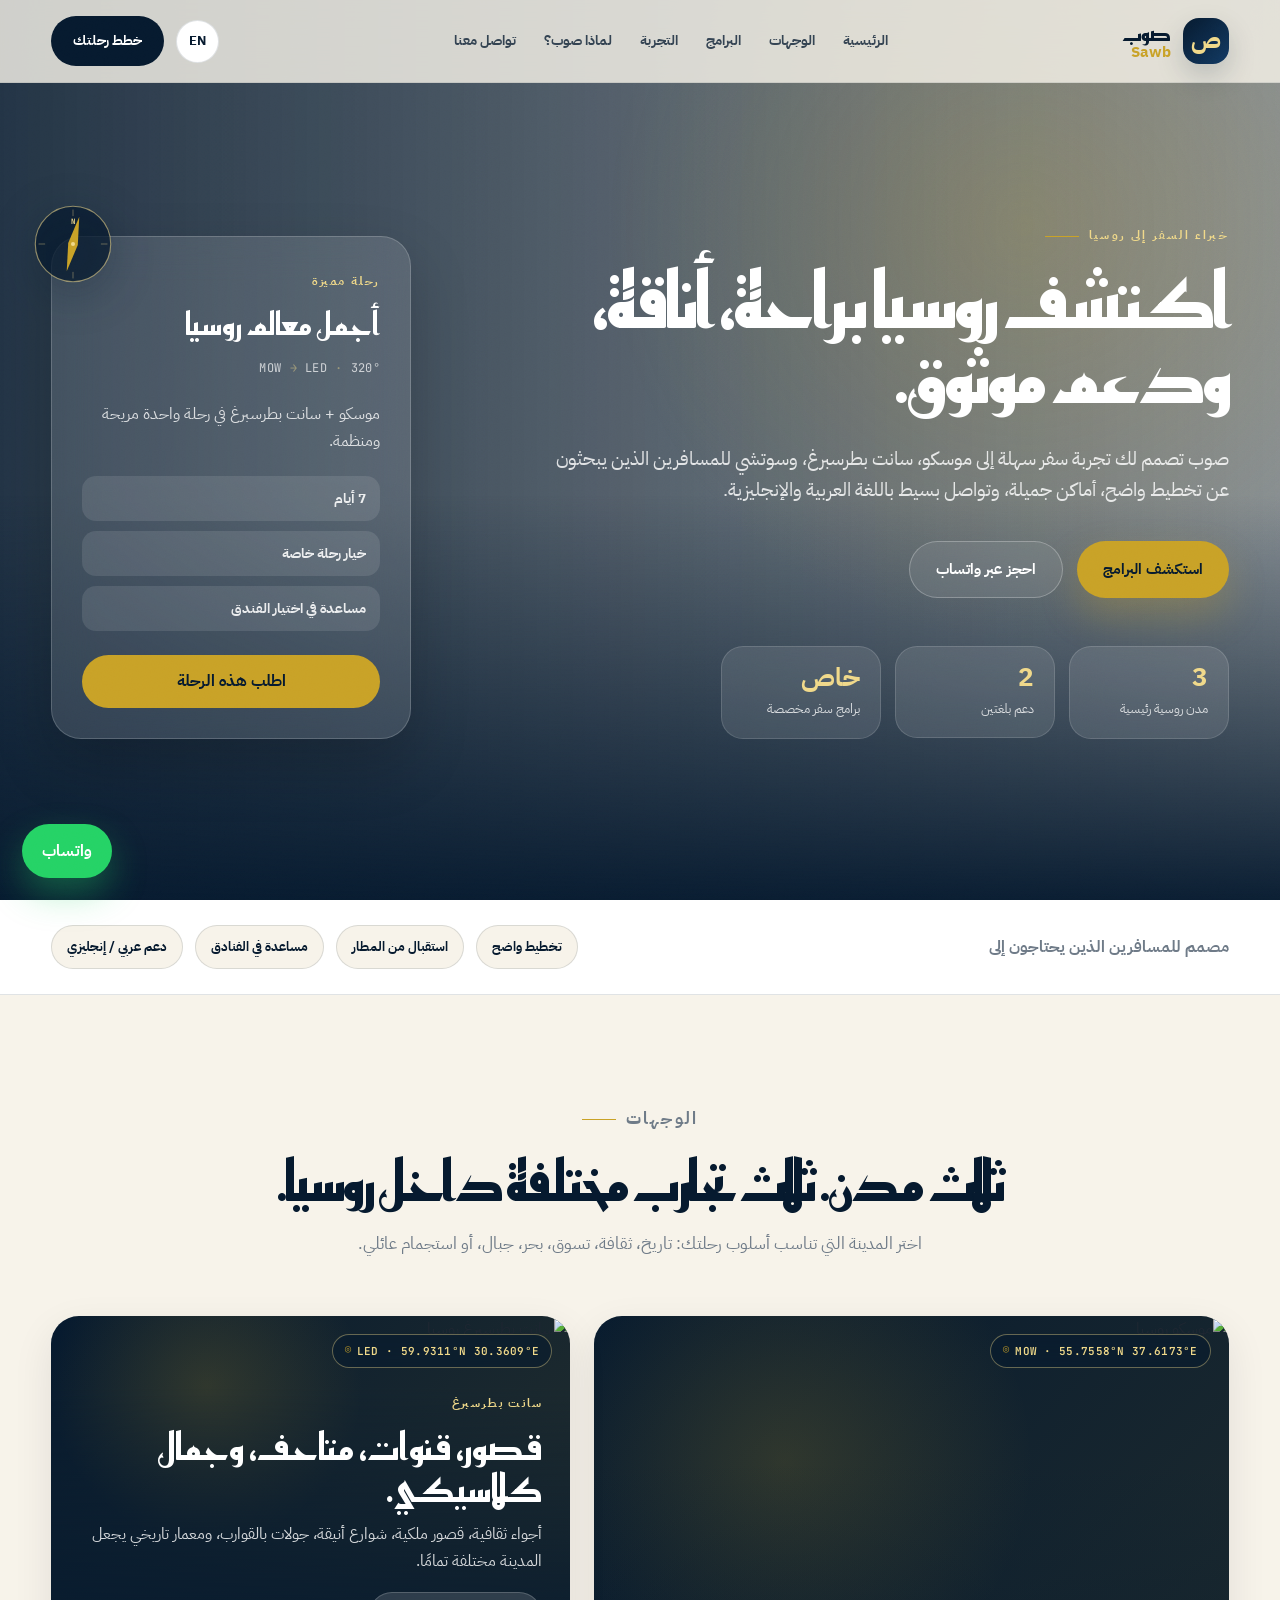
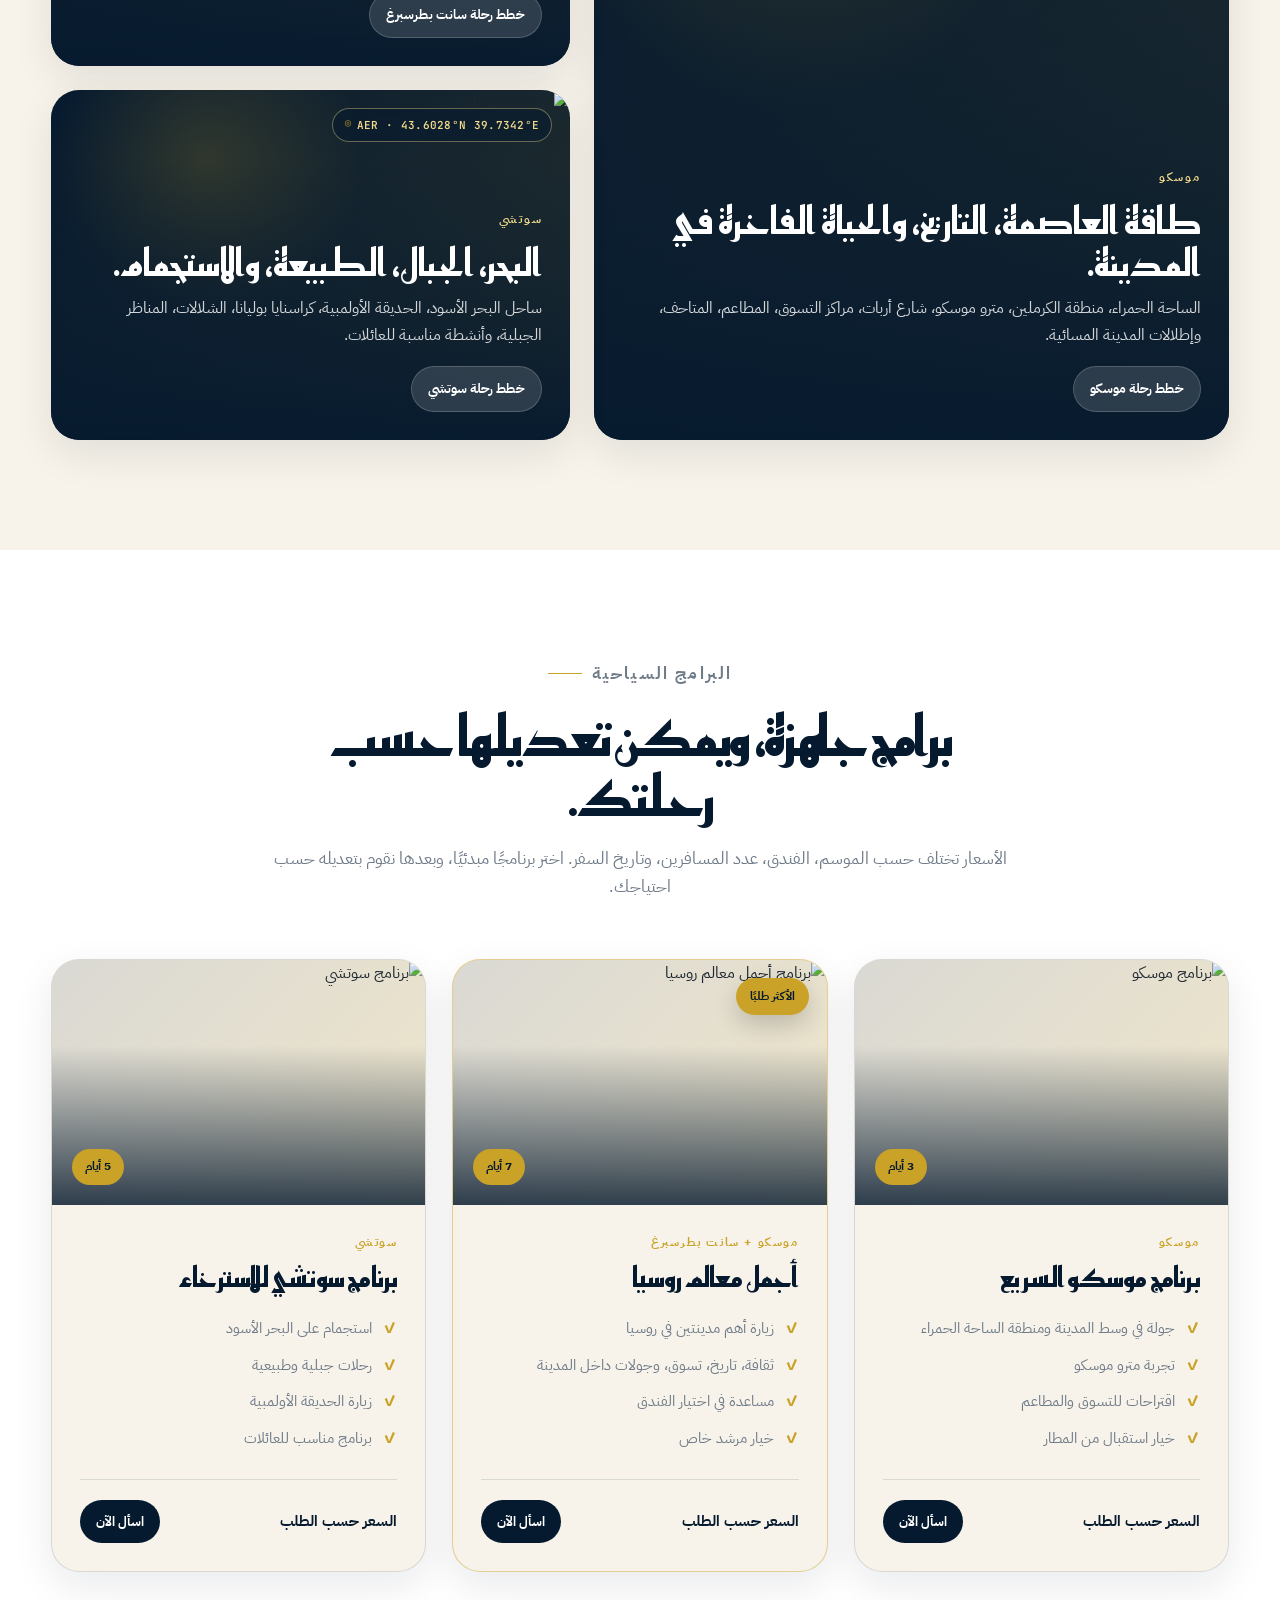
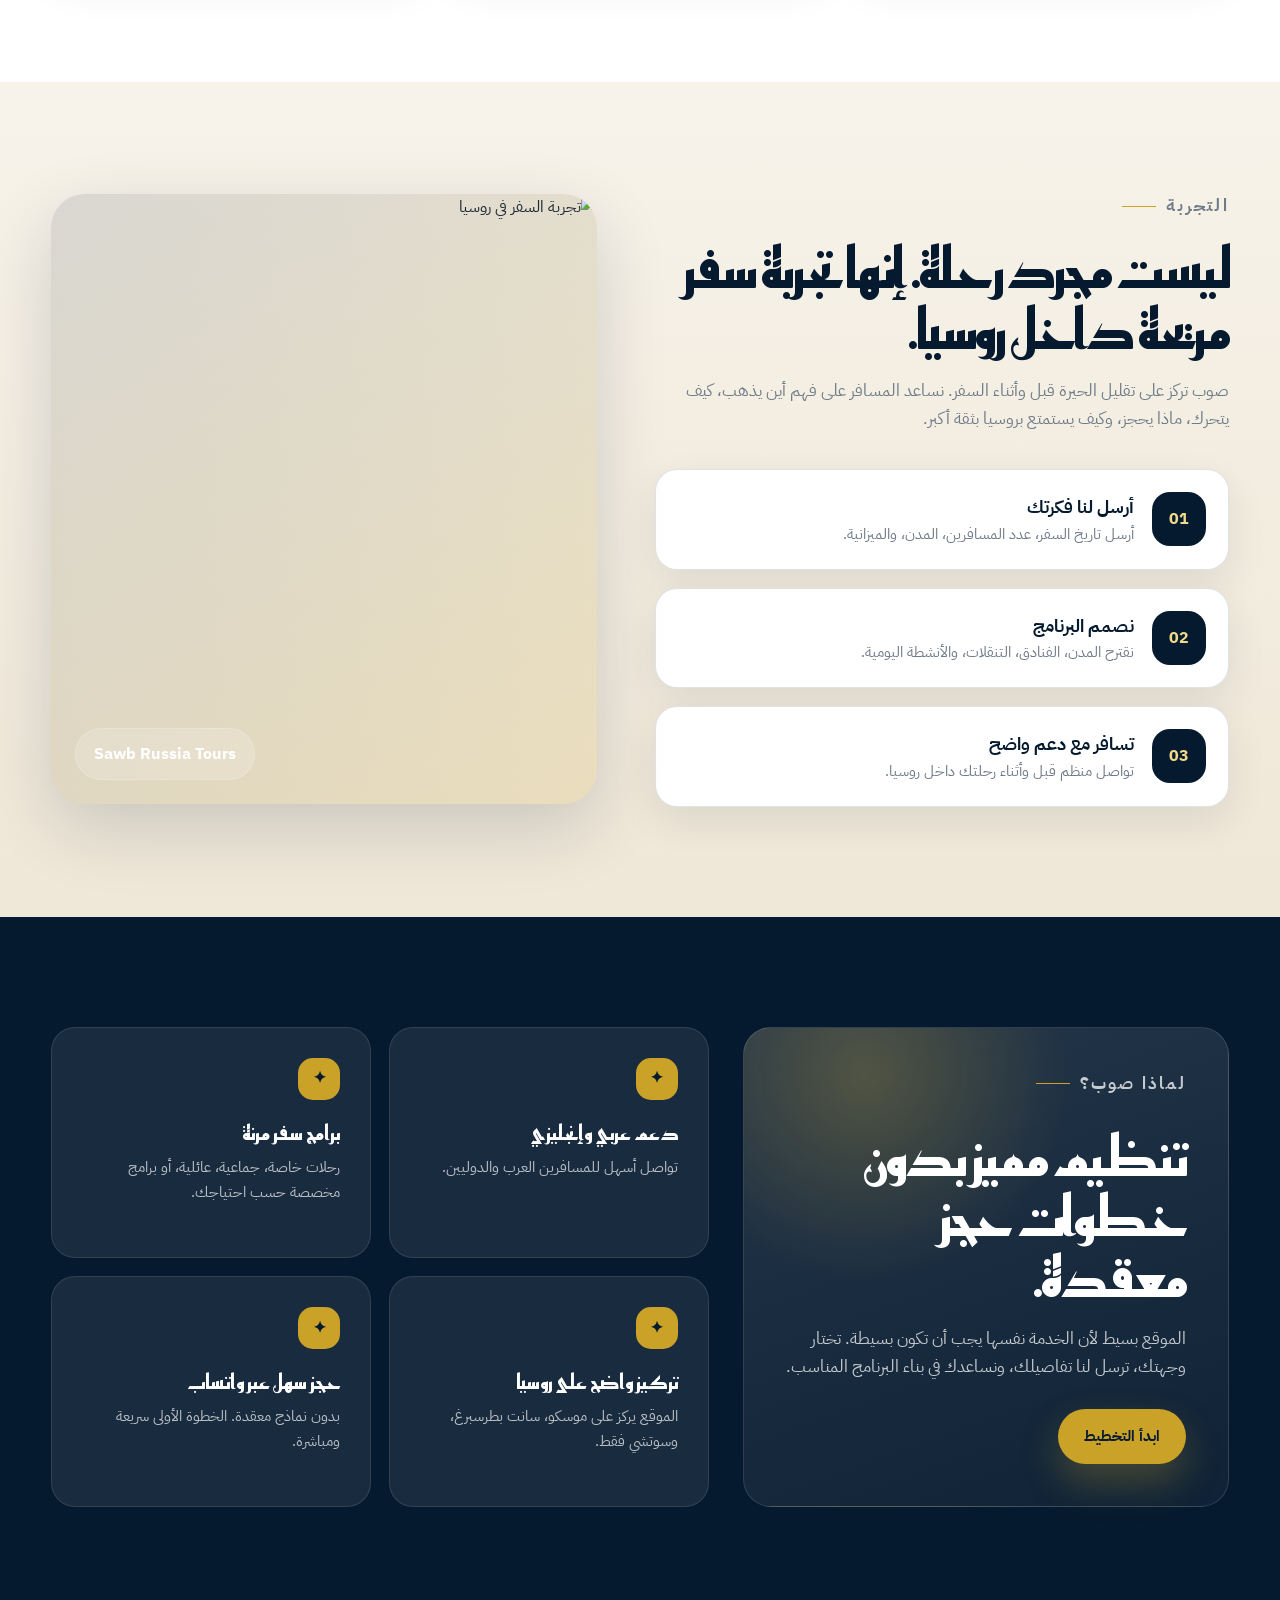
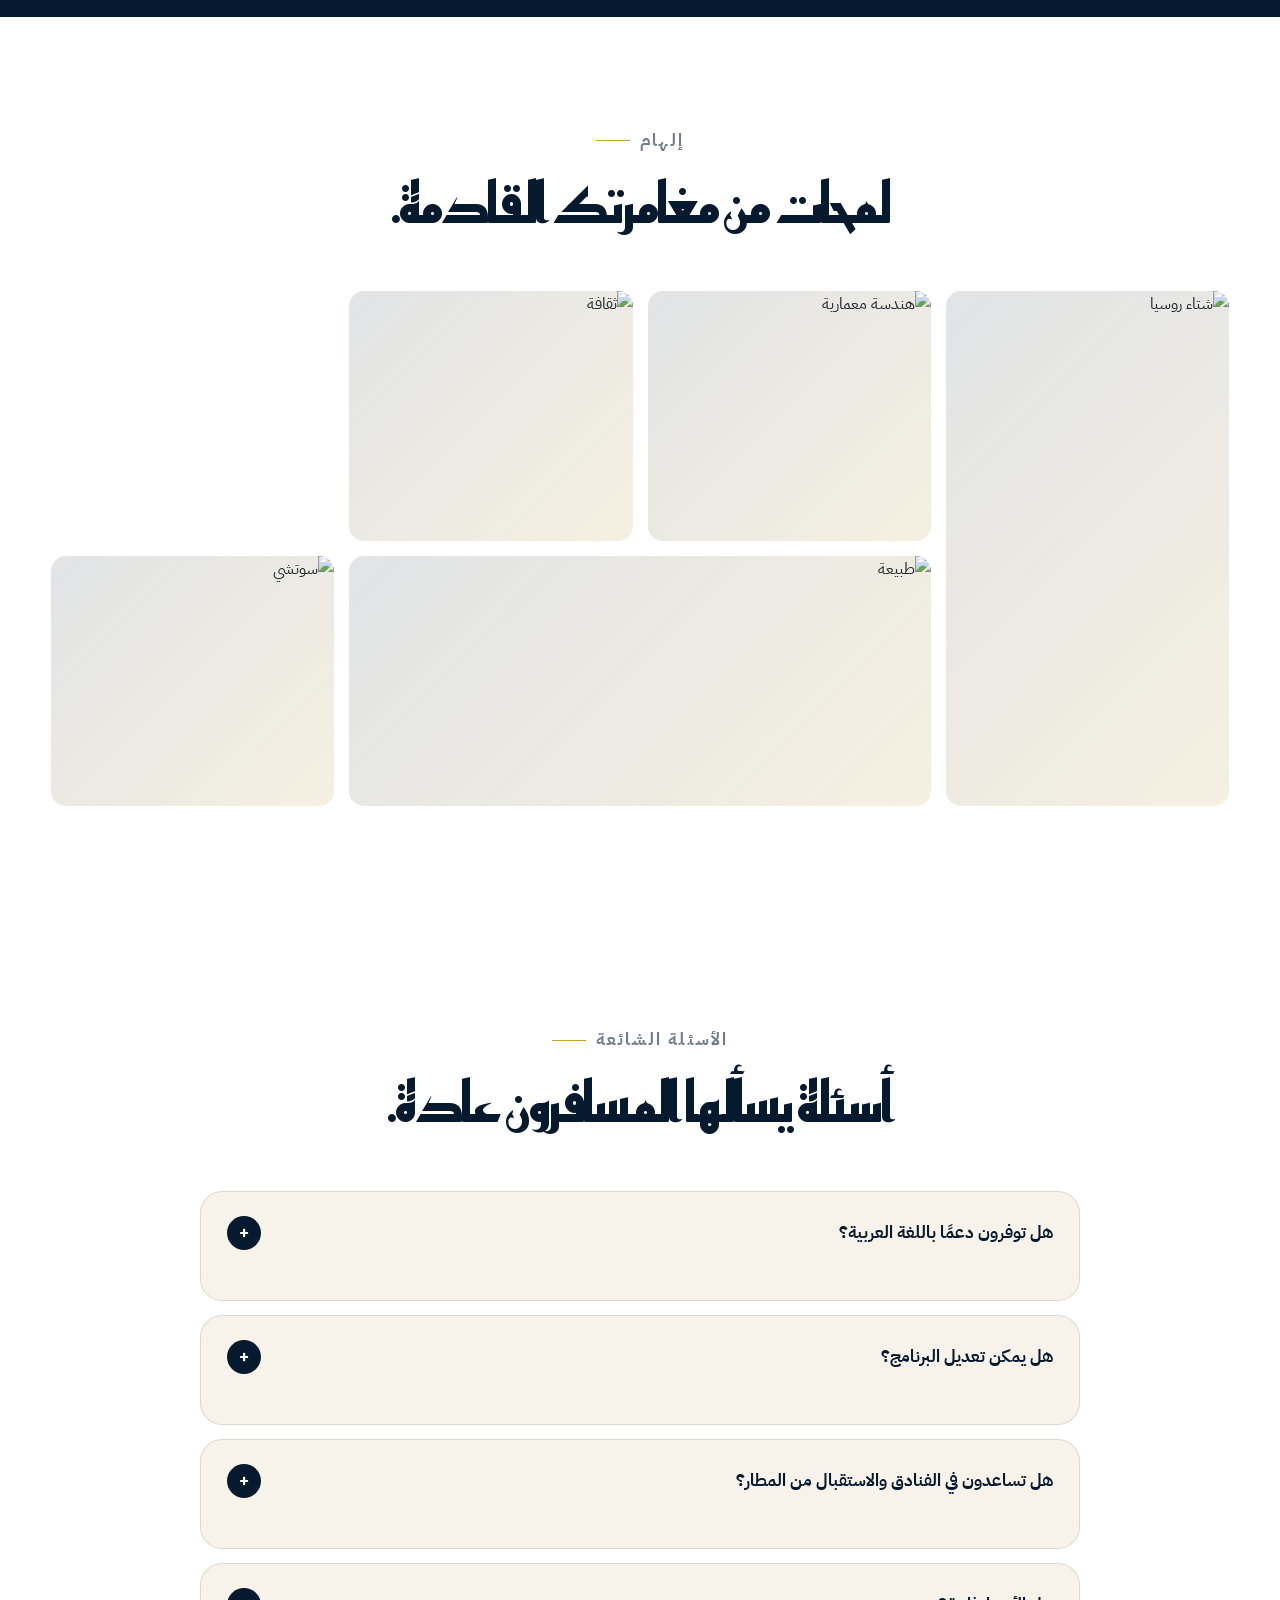
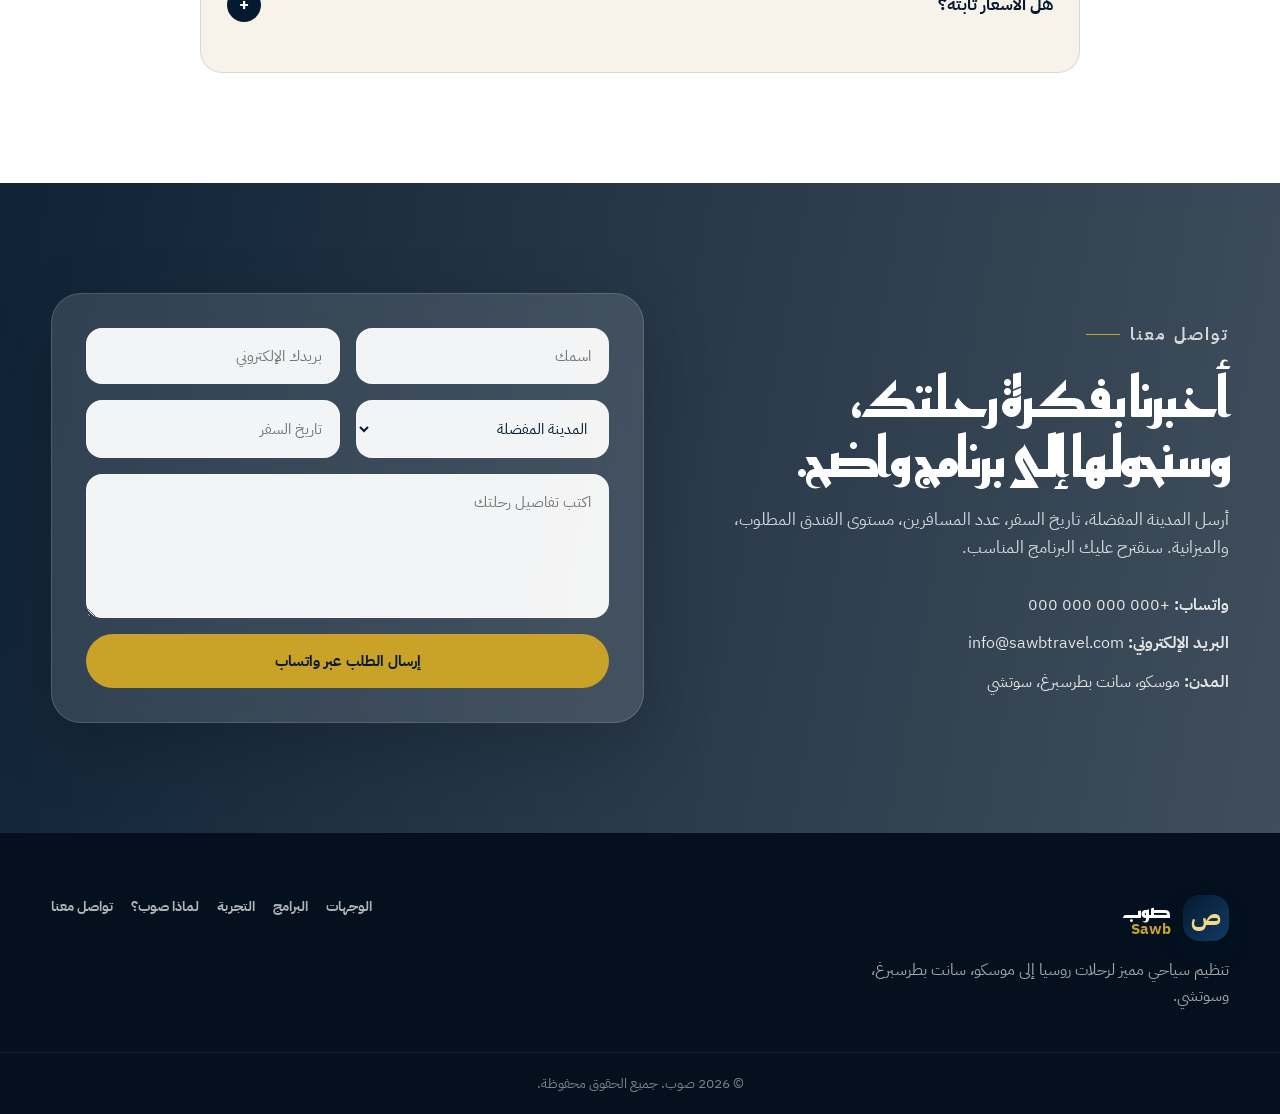
==== ar.html @ 97ea1f5e "Fix file structure and re-intialize git" ====
<!DOCTYPE html>
<html lang="ar" dir="rtl">
<head>
  <meta charset="UTF-8" />
  <meta name="viewport" content="width=device-width, initial-scale=1.0" />
  <title>صوب | رحلات روسيا المميزة</title>
  <meta name="description" content="صوب تقدم برامج سياحية مميزة إلى روسيا تشمل موسكو، سانت بطرسبرغ، وسوتشي مع دعم باللغة العربية والإنجليزية، رحلات خاصة، استقبال من المطار، وتنظيم كامل للرحلة." />
  <link rel="preconnect" href="https://fonts.googleapis.com" />
  <link rel="preconnect" href="https://fonts.gstatic.com" crossorigin />
  <link href="https://fonts.googleapis.com/css2?family=Reem+Kufi:wght@500;600;700&family=IBM+Plex+Sans+Arabic:wght@400;500;600;700&family=JetBrains+Mono:wght@500;600&display=swap" rel="stylesheet" />
  <link rel="stylesheet" href="style.css" />
</head>
<body>

  <!-- ================= BEARING PROGRESS ================= -->
  <div class="bearing-progress" id="bearingProgress" aria-hidden="true"></div>

  <!-- ================= PRELOADER ================= -->
  <div id="preloader">
    <div class="loader-content">
      <div class="logo-mark loader-mark">ص</div>
      <div class="loader-text">صوب <span style="color:var(--gold);">|</span> Sawb</div>
    </div>
  </div>

  <!-- ================= HEADER ================= -->
  <header class="site-header" id="siteHeader">
    <div class="container header-content">
      <a href="#home" class="logo" aria-label="Sawb homepage">
        <span class="logo-mark">ص</span>
        <span class="logo-text">
          <strong>صوب</strong>
          <small>Sawb</small>
        </span>
      </a>
      <nav class="nav" id="navMenu">
        <a href="#home">الرئيسية</a>
        <a href="#destinations">الوجهات</a>
        <a href="#packages">البرامج</a>
        <a href="#experience">التجربة</a>
        <a href="#why">لماذا صوب؟</a>
        <a href="#contact">تواصل معنا</a>
      </nav>
      <div class="header-actions">
        <a href="index.html" class="lang-btn magnetic">EN</a>
        <a href="https://wa.me/000000000000" class="header-book-btn magnetic" target="_blank">خطط رحلتك</a>
        <button class="menu-btn" id="menuBtn" aria-label="فتح القائمة">☰</button>
      </div>
    </div>
  </header>

  <!-- ================= HERO ================= -->
  <section class="hero" id="home">
    <div class="hero-bg parallax-bg"></div>
    <div class="hero-shade"></div>

    <div class="container hero-layout">
      <div class="hero-content reveal">
        <p class="eyebrow">خبراء السفر إلى روسيا</p>
        <h1>اكتشف روسيا براحة، أناقة، ودعم موثوق.</h1>
        <p class="hero-description">
          صوب تصمم لك تجربة سفر سهلة إلى موسكو، سانت بطرسبرغ، وسوتشي للمسافرين الذين يبحثون عن تخطيط واضح، أماكن جميلة، وتواصل بسيط باللغة العربية والإنجليزية.
        </p>
        
        <div class="hero-actions">
          <a href="#packages" class="btn btn-primary magnetic">استكشف البرامج</a>
          <a href="https://wa.me/000000000000" target="_blank" class="btn btn-glass magnetic">احجز عبر واتساب</a>
        </div>

        <div class="trust-row">
          <div>
            <strong data-count="3">3</strong>
            <span>مدن روسية رئيسية</span>
          </div>
          <div>
            <strong data-count="2">2</strong>
            <span>دعم بلغتين</span>
          </div>
          <div>
            <strong>خاص</strong>
            <span>برامج سفر مخصصة</span>
          </div>
        </div>
      </div>

      <div class="hero-card reveal delay-1 floating-elem">
        <div class="compass" aria-hidden="true">
          <svg viewBox="0 0 100 100">
            <circle cx="50" cy="50" r="46" class="compass-ring"/>
            <line x1="50" y1="8" x2="50" y2="16" class="compass-tick"/>
            <line x1="50" y1="84" x2="50" y2="92" class="compass-tick"/>
            <line x1="8" y1="50" x2="16" y2="50" class="compass-tick"/>
            <line x1="84" y1="50" x2="92" y2="50" class="compass-tick"/>
            <text x="50" y="26" class="compass-n">N</text>
            <g class="compass-needle">
              <path d="M50 16 L56 50 L50 84 L44 50 Z" class="compass-needle-shape"/>
            </g>
            <circle cx="50" cy="50" r="2.5" class="compass-core"/>
          </svg>
        </div>
        <span class="hero-card-label">رحلة مميزة</span>
        <h3>أجمل معالم روسيا</h3>
        <p class="hero-geo">MOW <span class="geo-sep">→</span> LED <span class="geo-sep">·</span> 320°</p>
        <p>موسكو + سانت بطرسبرغ في رحلة واحدة مريحة ومنظمة.</p>
        <div class="mini-info">
          <span>7 أيام</span>
          <span>خيار رحلة خاصة</span>
          <span>مساعدة في اختيار الفندق</span>
        </div>
        <a href="#contact">اطلب هذه الرحلة</a>
      </div>
    </div>
  </section>

  <!-- ================= TRUST BAR ================= -->
  <section class="trust-section reveal">
    <div class="container trust-content">
      <p>مصمم للمسافرين الذين يحتاجون إلى</p>
      <div class="trust-points">
        <span>تخطيط واضح</span>
        <span>استقبال من المطار</span>
        <span>مساعدة في الفنادق</span>
        <span>دعم عربي / إنجليزي</span>
      </div>
    </div>
  </section>

  <!-- ================= DESTINATIONS ================= -->
  <section class="section" id="destinations">
    <div class="container">
      <div class="section-heading reveal">
        <p class="eyebrow">الوجهات</p>
        <h2>ثلاث مدن. ثلاث تجارب مختلفة داخل روسيا.</h2>
        <p>اختر المدينة التي تناسب أسلوب رحلتك: تاريخ، ثقافة، تسوق، بحر، جبال، أو استجمام عائلي.</p>
      </div>

      <div class="destination-grid">
        <article class="destination-card large reveal">
          <img src="https://images.unsplash.com/photo-1513326738677-b964603b136d?auto=format&fit=crop&w=1400&q=80" alt="موسكو روسيا"  loading="lazy" />
          <span class="geo-tag">MOW · 55.7558°N 37.6173°E</span>
          <div class="destination-overlay">
            <span>موسكو</span>
            <h3>طاقة العاصمة، التاريخ، والحياة الفاخرة في المدينة.</h3>
            <p>الساحة الحمراء، منطقة الكرملين، مترو موسكو، شارع أربات، مراكز التسوق، المطاعم، المتاحف، وإطلالات المدينة المسائية.</p>
            <a href="#contact" class="magnetic">خطط رحلة موسكو</a>
          </div>
        </article>

        <article class="destination-card reveal delay-1">
          <img src="https://images.unsplash.com/photo-1556610961-2fecc5927173?auto=format&fit=crop&w=1200&q=80" alt="سانت بطرسبرغ روسيا"  loading="lazy" />
          <span class="geo-tag">LED · 59.9311°N 30.3609°E</span>
          <div class="destination-overlay">
            <span>سانت بطرسبرغ</span>
            <h3>قصور، قنوات، متاحف، وجمال كلاسيكي.</h3>
            <p>أجواء ثقافية، قصور ملكية، شوارع أنيقة، جولات بالقوارب، ومعمار تاريخي يجعل المدينة مختلفة تمامًا.</p>
            <a href="#contact" class="magnetic">خطط رحلة سانت بطرسبرغ</a>
          </div>
        </article>

        <article class="destination-card reveal delay-2">
          <img src="https://images.unsplash.com/photo-1712828460318-d564a3976a30?auto=format&fit=crop&w=1200&q=80" alt="سوتشي روسيا"  loading="lazy" />
          <span class="geo-tag">AER · 43.6028°N 39.7342°E</span>
          <div class="destination-overlay">
            <span>سوتشي</span>
            <h3>البحر، الجبال، الطبيعة، والاستجمام.</h3>
            <p>ساحل البحر الأسود، الحديقة الأولمبية، كراسنايا بوليانا، الشلالات، المناظر الجبلية، وأنشطة مناسبة للعائلات.</p>
            <a href="#contact" class="magnetic">خطط رحلة سوتشي</a>
          </div>
        </article>
      </div>
    </div>
  </section>

  <!-- ================= PACKAGES ================= -->
  <section class="section packages-section" id="packages">
    <div class="container">
      <div class="section-heading reveal">
        <p class="eyebrow">البرامج السياحية</p>
        <h2>برامج جاهزة، ويمكن تعديلها حسب رحلتك.</h2>
        <p>الأسعار تختلف حسب الموسم، الفندق، عدد المسافرين، وتاريخ السفر. اختر برنامجًا مبدئيًا، وبعدها نقوم بتعديله حسب احتياجك.</p>
      </div>

      <div class="package-grid">
        <article class="package-card reveal">
          <div class="package-image">
            <img src="https://images.unsplash.com/photo-1520106212299-d99c443e4568?auto=format&fit=crop&w=1200&q=80" alt="برنامج موسكو"  loading="lazy" />
            <span>3 أيام</span>
          </div>
          <div class="package-body">
            <p class="package-city">موسكو</p>
            <h3>برنامج موسكو السريع</h3>
            <ul>
              <li>جولة في وسط المدينة ومنطقة الساحة الحمراء</li>
              <li>تجربة مترو موسكو</li>
              <li>اقتراحات للتسوق والمطاعم</li>
              <li>خيار استقبال من المطار</li>
            </ul>
            <div class="package-footer">
              <strong>السعر حسب الطلب</strong>
              <a href="https://wa.me/000000000000" target="_blank">اسأل الآن</a>
            </div>
          </div>
        </article>

        <article class="package-card featured reveal delay-1">
          <div class="popular-badge">الأكثر طلبًا</div>
          <div class="package-image">
            <img src="https://images.unsplash.com/photo-1547448415-e9f5b28e570d?auto=format&fit=crop&w=1200&q=80" alt="برنامج أجمل معالم روسيا"  loading="lazy" />
            <span>7 أيام</span>
          </div>
          <div class="package-body">
            <p class="package-city">موسكو + سانت بطرسبرغ</p>
            <h3>أجمل معالم روسيا</h3>
            <ul>
              <li>زيارة أهم مدينتين في روسيا</li>
              <li>ثقافة، تاريخ، تسوق، وجولات داخل المدينة</li>
              <li>مساعدة في اختيار الفندق</li>
              <li>خيار مرشد خاص</li>
            </ul>
            <div class="package-footer">
              <strong>السعر حسب الطلب</strong>
              <a href="https://wa.me/000000000000" target="_blank">اسأل الآن</a>
            </div>
          </div>
        </article>

        <article class="package-card reveal delay-2">
          <div class="package-image">
            <img src="https://images.unsplash.com/photo-1615369949130-5b9659dd7ba4?auto=format&fit=crop&w=1200&q=80" alt="برنامج سوتشي"  loading="lazy" />
            <span>5 أيام</span>
          </div>
          <div class="package-body">
            <p class="package-city">سوتشي</p>
            <h3>برنامج سوتشي للاسترخاء</h3>
            <ul>
              <li>استجمام على البحر الأسود</li>
              <li>رحلات جبلية وطبيعية</li>
              <li>زيارة الحديقة الأولمبية</li>
              <li>برنامج مناسب للعائلات</li>
            </ul>
            <div class="package-footer">
              <strong>السعر حسب الطلب</strong>
              <a href="https://wa.me/000000000000" target="_blank">اسأل الآن</a>
            </div>
          </div>
        </article>
      </div>
    </div>
  </section>

  <!-- ================= EXPERIENCE ================= -->
  <section class="experience-section" id="experience">
    <div class="container experience-layout">
      <div class="experience-text reveal">
        <p class="eyebrow">التجربة</p>
        <h2>ليست مجرد رحلة. إنها تجربة سفر مريحة داخل روسيا.</h2>
        <p>صوب تركز على تقليل الحيرة قبل وأثناء السفر. نساعد المسافر على فهم أين يذهب، كيف يتحرك، ماذا يحجز، وكيف يستمتع بروسيا بثقة أكبر.</p>
        
        <div class="experience-list">
          <div>
            <span>01</span>
            <strong>أرسل لنا فكرتك</strong>
            <p>أرسل تاريخ السفر، عدد المسافرين، المدن، والميزانية.</p>
          </div>
          <div>
            <span>02</span>
            <strong>نصمم البرنامج</strong>
            <p>نقترح المدن، الفنادق، التنقلات، والأنشطة اليومية.</p>
          </div>
          <div>
            <span>03</span>
            <strong>تسافر مع دعم واضح</strong>
            <p>تواصل منظم قبل وأثناء رحلتك داخل روسيا.</p>
          </div>
        </div>
      </div>
      <div class="experience-image reveal delay-1">
        <img src="https://images.unsplash.com/photo-1668854346479-d1bf48c9e00c?auto=format&fit=crop&w=1200&q=80" alt="تجربة السفر في روسيا"  loading="lazy" />
      </div>
    </div>
  </section>

  <!-- ================= WHY SAWB ================= -->
  <section class="section why-section" id="why">
    <div class="container why-layout">
      <div class="why-card reveal">
        <p class="eyebrow">لماذا صوب؟</p>
        <h2>تنظيم مميز بدون خطوات حجز معقدة.</h2>
        <p>الموقع بسيط لأن الخدمة نفسها يجب أن تكون بسيطة. تختار وجهتك، ترسل لنا تفاصيلك، ونساعدك في بناء البرنامج المناسب.</p>
        <a href="#contact" class="btn btn-primary magnetic">ابدأ التخطيط</a>
      </div>

      <div class="features-grid">
        <div class="feature reveal">
          <span>✦</span>
          <h3>دعم عربي وإنجليزي</h3>
          <p>تواصل أسهل للمسافرين العرب والدوليين.</p>
        </div>
        <div class="feature reveal delay-1">
          <span>✦</span>
          <h3>برامج سفر مرنة</h3>
          <p>رحلات خاصة، جماعية، عائلية، أو برامج مخصصة حسب احتياجك.</p>
        </div>
        <div class="feature reveal">
          <span>✦</span>
          <h3>تركيز واضح على روسيا</h3>
          <p>الموقع يركز على موسكو، سانت بطرسبرغ، وسوتشي فقط.</p>
        </div>
        <div class="feature reveal delay-1">
          <span>✦</span>
          <h3>حجز سهل عبر واتساب</h3>
          <p>بدون نماذج معقدة. الخطوة الأولى سريعة ومباشرة.</p>
        </div>
      </div>
    </div>
  </section>

  <!-- ================= INTERACTIVE MASONRY GALLERY ================= -->
  <section class="section gallery-wrapper" id="gallery">
    <div class="container">
      <div class="section-heading reveal">
        <p class="eyebrow">إلهام</p>
        <h2>لمحات من مغامرتك القادمة.</h2>
      </div>
      <div class="gallery-masonry">
        <div class="gallery-item reveal"><img src="https://images.unsplash.com/photo-1520106212299-d99c443e4568?auto=format&fit=crop&w=1200&q=80" alt="شتاء روسيا" loading="lazy" /></div>
        <div class="gallery-item reveal delay-1"><img src="https://images.unsplash.com/photo-1547448415-e9f5b28e570d?auto=format&fit=crop&w=800&q=80" alt="هندسة معمارية" loading="lazy" /></div>
        <div class="gallery-item reveal delay-2"><img src="https://images.unsplash.com/photo-1668854346479-d1bf48c9e00c?auto=format&fit=crop&w=1200&q=80" alt="ثقافة" loading="lazy" /></div>
        <div class="gallery-item reveal"><img src="https://images.unsplash.com/photo-1661245433488-9d7860be0f26?auto=format&fit=crop&w=1200&q=80" alt="طبيعة" loading="lazy" /></div>
        <div class="gallery-item reveal delay-1"><img src="https://images.unsplash.com/photo-1615369949130-5b9659dd7ba4?auto=format&fit=crop&w=1200&q=80" alt="سوتشي" loading="lazy" /></div>
      </div>
    </div>
  </section>

  <!-- ================= FAQ ================= -->
  <section class="section faq-section">
    <div class="container">
      <div class="section-heading reveal">
        <p class="eyebrow">الأسئلة الشائعة</p>
        <h2>أسئلة يسألها المسافرون عادة.</h2>
      </div>
      <div class="faq-list">
        <div class="faq-item reveal">
          <button class="faq-question">هل توفرون دعمًا باللغة العربية؟<span>+</span></button>
          <div class="faq-answer"><div class="faq-answer-inner">نعم. صوب توفر دعمًا باللغة العربية والإنجليزية لتسهيل التخطيط والتواصل.</div></div>
        </div>
        <div class="faq-item reveal delay-1">
          <button class="faq-question">هل يمكن تعديل البرنامج؟<span>+</span></button>
          <div class="faq-answer"><div class="faq-answer-inner">نعم. يمكن تعديل عدد الأيام، المدن، مستوى الفندق، التنقلات، الأنشطة، والميزانية.</div></div>
        </div>
        <div class="faq-item reveal delay-2">
          <button class="faq-question">هل تساعدون في الفنادق والاستقبال من المطار؟<span>+</span></button>
          <div class="faq-answer"><div class="faq-answer-inner">نعم. يمكننا مساعدتك في اقتراح الفنادق، الاستقبال من المطار، التنقلات، وتنظيم الجولات.</div></div>
        </div>
        <div class="faq-item reveal">
          <button class="faq-question">هل الأسعار ثابتة؟<span>+</span></button>
          <div class="faq-answer"><div class="faq-answer-inner">الأسعار تعتمد على تاريخ السفر، الموسم، عدد المسافرين، مستوى الفندق، والخدمات المطلوبة.</div></div>
        </div>
      </div>
    </div>
  </section>

  <!-- ================= CONTACT ================= -->
  <section class="contact-section" id="contact">
    <div class="container contact-layout">
      <div class="contact-text reveal">
        <p class="eyebrow">تواصل معنا</p>
        <h2>أخبرنا بفكرة رحلتك، وسنحولها إلى برنامج واضح.</h2>
        <p>أرسل المدينة المفضلة، تاريخ السفر، عدد المسافرين، مستوى الفندق المطلوب، والميزانية. سنقترح عليك البرنامج المناسب.</p>
        
        <div class="contact-info">
          <p><strong>واتساب:</strong> +000 000 000 000</p>
          <p><strong>البريد الإلكتروني:</strong> info@sawbtravel.com</p>
          <p><strong>المدن:</strong> موسكو، سانت بطرسبرغ، سوتشي</p>
        </div>
      </div>

      <form class="contact-form reveal delay-1">
        <div class="form-row">
          <input type="text" id="name" placeholder="اسمك" required />
          <input type="email" id="email" placeholder="بريدك الإلكتروني" required />
        </div>
        <div class="form-row">
          <select id="city">
            <option value="">المدينة المفضلة</option>
            <option value="Moscow">موسكو</option>
            <option value="Saint Petersburg">سانت بطرسبرغ</option>
            <option value="Sochi">سوتشي</option>
            <option value="Moscow + Saint Petersburg">موسكو + سانت بطرسبرغ</option>
            <option value="Custom Russia Trip">رحلة مخصصة داخل روسيا</option>
          </select>
          <input type="text" id="dates" placeholder="تاريخ السفر" />
        </div>
        <textarea id="message" rows="5" placeholder="اكتب تفاصيل رحلتك"></textarea>
        <button type="submit" class="magnetic">إرسال الطلب عبر واتساب</button>
      </form>
    </div>
  </section>

  <!-- ================= FOOTER ================= -->
  <footer class="footer">
    <div class="container footer-content">
      <div>
        <a href="#home" class="logo footer-logo">
          <span class="logo-mark">ص</span>
          <span class="logo-text"><strong>صوب</strong><small>Sawb</small></span>
        </a>
        <p>تنظيم سياحي مميز لرحلات روسيا إلى موسكو، سانت بطرسبرغ، وسوتشي.</p>
      </div>
      <div class="footer-links">
        <a href="#destinations">الوجهات</a>
        <a href="#packages">البرامج</a>
        <a href="#experience">التجربة</a>
        <a href="#why">لماذا صوب؟</a>
        <a href="#contact">تواصل معنا</a>
      </div>
    </div>
    <div class="footer-bottom">
      <p>© 2026 صوب. جميع الحقوق محفوظة.</p>
    </div>
  </footer>

  <!-- FLOAT WHATSAPP -->
  <a href="https://wa.me/000000000000" target="_blank" class="floating-whatsapp magnetic">
    واتساب
  </a>

  <script src="script.js"></script>
</body>
</html>
---- style.css ----
/* =========================
   SAWB | PREMIUM RUSSIA TOURS
   style.css
========================= */

:root {
  --navy: #061a2f;
  --navy-2: #0b2746;
  --navy-3: #123a63;
  --gold: #c9a227;
  --gold-2: #f0d98a;
  --cream: #f7f3ea;
  --cream-2: #efe7d7;
  --white: #ffffff;
  --text: #1e2732;
  --muted: #6f7b88;
  --border: rgba(6, 26, 47, 0.12);
  --shadow: 0 24px 70px rgba(6, 26, 47, 0.16);
  --shadow-soft: 0 14px 40px rgba(6, 26, 47, 0.09);
  --radius: 28px;
  --transition: 0.3s ease;
}

* { margin: 0; padding: 0; box-sizing: border-box; }
html { scroll-behavior: smooth; }
body { font-family: 'Inter', 'Helvetica Neue', Arial, sans-serif; background: var(--cream); color: var(--text); line-height: 1.65; overflow-x: hidden; }
h1, h2, h3, .logo-text strong, .loader-text { font-family: 'Fraunces', Georgia, serif; }

/* ================= REDUCED MOTION ================= */
@media (prefers-reduced-motion: reduce) {
  *, *::before, *::after {
    animation-duration: 0.001ms !important;
    animation-iteration-count: 1 !important;
    transition-duration: 0.001ms !important;
    scroll-behavior: auto !important;
  }
}

/* ================= FOCUS STATES ================= */
a:focus-visible, button:focus-visible, input:focus-visible, textarea:focus-visible, select:focus-visible, .gallery-item:focus-visible {
  outline: 2px solid var(--gold);
  outline-offset: 3px;
}

/* ================= PAPER GRAIN OVERLAY ================= */
body::after {
  content: "";
  position: fixed;
  inset: 0;
  z-index: 1000;
  pointer-events: none;
  opacity: 0.035;
  mix-blend-mode: overlay;
  background-image: url("data:image/svg+xml,%3Csvg xmlns='http://www.w3.org/2000/svg' width='180' height='180'%3E%3Cfilter id='n'%3E%3CfeTurbulence type='fractalNoise' baseFrequency='0.85' numOctaves='2' stitchTiles='stitch'/%3E%3C/filter%3E%3Crect width='100%25' height='100%25' filter='url(%23n)'/%3E%3C/svg%3E");
  background-size: 180px 180px;
}

/* ================= BEARING PROGRESS ================= */
.bearing-progress {
  position: fixed;
  top: 0;
  left: 0;
  height: 3px;
  width: 0%;
  background: linear-gradient(90deg, var(--gold), var(--gold-2));
  z-index: 10000;
  transition: width 0.12s linear;
  box-shadow: 0 0 12px rgba(201, 162, 39, 0.6);
}
img { width: 100%; display: block; }
a { color: inherit; text-decoration: none; }
button, input, textarea, select { font-family: inherit; }
ul { list-style: none; }
.container { width: min(1180px, 92%); margin: 0 auto; }

/* ================= PRELOADER ================= */
#preloader { position: fixed; inset: 0; background: var(--navy); z-index: 9999; display: flex; align-items: center; justify-content: center; transition: opacity 0.8s ease, visibility 0.8s ease; }
.loader-content { text-align: center; animation: pulse 2s infinite alternate; }
.loader-mark { margin: 0 auto 20px; width: 60px; height: 60px; border-radius: 16px; background: linear-gradient(135deg, var(--navy), var(--navy-3)); box-shadow: 0 10px 30px rgba(0,0,0,0.5); display: grid; place-items: center; color: var(--gold-2); font-size: 30px; font-weight: 900;}
.loader-text { color: var(--white); font-size: 24px; font-weight: 800; letter-spacing: 2px; }
@keyframes pulse { 0% { transform: scale(0.95); opacity: 0.7; } 100% { transform: scale(1.05); opacity: 1; } }

/* ================= HEADER ================= */
.site-header { position: fixed; top: 0; left: 0; width: 100%; z-index: 999; background: rgba(247, 243, 234, 0.82); backdrop-filter: blur(22px); border-bottom: 1px solid rgba(6, 26, 47, 0.08); transition: var(--transition); }
.site-header.scrolled { background: rgba(255, 255, 255, 0.94); box-shadow: 0 10px 35px rgba(6, 26, 47, 0.08); }
.header-content { min-height: 82px; display: flex; align-items: center; justify-content: space-between; gap: 26px; }
.logo { display: flex; align-items: center; gap: 12px; color: var(--navy); }
.logo-mark { width: 46px; height: 46px; border-radius: 16px; display: grid; place-items: center; background: linear-gradient(135deg, var(--navy), var(--navy-3)); color: var(--gold-2); font-weight: 900; font-size: 23px; box-shadow: 0 12px 28px rgba(6, 26, 47, 0.18); }
.logo-text { display: grid; line-height: 1.05; }
.logo-text strong { font-size: 23px; letter-spacing: -0.7px; }
.logo-text small { color: var(--gold); font-size: 15px; font-weight: 800; }
.nav { display: flex; align-items: center; gap: 28px; }
.nav a { color: var(--navy); font-size: 14px; font-weight: 800; opacity: 0.78; transition: var(--transition); }
.nav a:hover { opacity: 1; color: var(--gold); }
.header-actions { display: flex; align-items: center; gap: 12px; }
.lang-btn { width: 43px; height: 43px; display: grid; place-items: center; border-radius: 50%; background: var(--white); border: 1px solid var(--border); color: var(--navy); font-size: 13px; font-weight: 900; transition: var(--transition); }
.lang-btn:hover { background: var(--gold); color: var(--navy); }
.header-book-btn { padding: 13px 22px; border-radius: 999px; background: var(--navy); color: var(--white); font-size: 14px; font-weight: 900; transition: var(--transition); display: inline-block;}
.header-book-btn:hover { background: var(--gold); color: var(--navy); }
.menu-btn { display: none; width: 44px; height: 44px; border: none; border-radius: 14px; background: var(--navy); color: var(--white); font-size: 22px; cursor: pointer; }

/* ================= HERO ================= */
.hero { min-height: 100vh; position: relative; display: flex; align-items: center; overflow: hidden; color: var(--white); }
.hero-bg { position: absolute; inset: -5%; background: linear-gradient(90deg, rgba(6, 26, 47, 0.92), rgba(6, 26, 47, 0.42)), url("https://images.unsplash.com/photo-1513326738677-b964603b136d?auto=format&fit=crop&w=1900&q=85") center / cover no-repeat; animation: kenburns 20s ease-out forwards; z-index: 0;}
@keyframes kenburns { 0% { transform: scale(1); } 100% { transform: scale(1.1); } }
.hero-shade { position: absolute; inset: 0; background: radial-gradient(circle at 20% 25%, rgba(201, 162, 39, 0.22), transparent 34%), linear-gradient(180deg, transparent 55%, rgba(6, 26, 47, 0.96)); z-index: 1;}
.hero-layout { position: relative; z-index: 2; display: grid; grid-template-columns: 1.15fr 0.55fr; gap: 60px; align-items: end; padding: 150px 0 90px; }
.hero-content { max-width: 820px; }
.eyebrow { display: inline-flex; align-items: center; gap: 10px; color: var(--gold-2); font-size: 12px; font-weight: 900; letter-spacing: 2.2px; text-transform: uppercase; margin-bottom: 18px; }
.eyebrow::before { content: ""; width: 34px; height: 1px; background: var(--gold); }
.hero h1 { font-size: clamp(44px, 6vw, 84px); line-height: 0.98; letter-spacing: -3px; margin-bottom: 28px; }
.hero-description { max-width: 690px; font-size: 19px; color: rgba(255, 255, 255, 0.82); margin-bottom: 36px; }
.hero-actions { display: flex; flex-wrap: wrap; gap: 14px; margin-bottom: 48px; }
.btn { display: inline-flex; align-items: center; justify-content: center; padding: 15px 26px; border-radius: 999px; font-size: 15px; font-weight: 900; transition: transform 0.2s linear; }
.btn-primary { background: var(--gold); color: var(--navy); box-shadow: 0 18px 38px rgba(201, 162, 39, 0.28); }
.btn-glass { color: var(--white); border: 1px solid rgba(255, 255, 255, 0.26); background: rgba(255, 255, 255, 0.08); backdrop-filter: blur(14px); }
.trust-row { display: flex; flex-wrap: wrap; gap: 14px; }
.trust-row div { min-width: 160px; padding: 18px 20px; border-radius: 22px; background: rgba(255, 255, 255, 0.11); border: 1px solid rgba(255, 255, 255, 0.14); backdrop-filter: blur(16px); }
.trust-row strong { display: block; font-size: 26px; line-height: 1; color: var(--gold-2); margin-bottom: 7px; }
.trust-row span { display: block; font-size: 13px; color: rgba(255, 255, 255, 0.78); }

.hero-card { max-width: 360px; justify-self: end; padding: 30px; border-radius: 30px; background: rgba(255, 255, 255, 0.13); border: 1px solid rgba(255, 255, 255, 0.18); backdrop-filter: blur(20px); box-shadow: 0 25px 60px rgba(0, 0, 0, 0.18); }
.floating-elem { animation: float 6s ease-in-out infinite; }
@keyframes float { 0% { transform: translateY(0px); } 50% { transform: translateY(-15px); } 100% { transform: translateY(0px); } }
.hero-card-label { display: inline-block; color: var(--gold-2); font-size: 12px; font-weight: 900; text-transform: uppercase; letter-spacing: 1.8px; margin-bottom: 15px; }
.hero-card h3 { font-size: 32px; line-height: 1.1; margin-bottom: 12px; }
.hero-card p { color: rgba(255, 255, 255, 0.8); margin-bottom: 22px; }
.mini-info { display: grid; gap: 10px; margin-bottom: 24px; }
.mini-info span { padding: 11px 14px; border-radius: 14px; background: rgba(255, 255, 255, 0.1); color: rgba(255, 255, 255, 0.88); font-size: 14px; font-weight: 700; }
.hero-card a { display: inline-flex; width: 100%; justify-content: center; padding: 13px 18px; border-radius: 999px; background: var(--gold); color: var(--navy); font-weight: 900; }

/* ================= TRUST BAR ================= */
.trust-section { background: var(--white); border-bottom: 1px solid var(--border); }
.trust-content { min-height: 94px; display: flex; align-items: center; justify-content: space-between; gap: 28px; }
.trust-content p { color: var(--muted); font-weight: 800; }
.trust-points { display: flex; flex-wrap: wrap; gap: 12px; }
.trust-points span { padding: 10px 15px; border-radius: 999px; background: var(--cream); border: 1px solid var(--border); color: var(--navy); font-size: 13px; font-weight: 800; }

/* ================= GENERAL SECTIONS ================= */
.section { padding: 110px 0; }
.section-heading { max-width: 760px; margin: 0 auto 58px; text-align: center; }
.section-heading h2, .experience-text h2, .why-card h2, .contact-text h2 { font-size: clamp(34px, 4.4vw, 56px); line-height: 1.08; letter-spacing: -1.8px; color: var(--navy); margin-bottom: 18px; }
.section-heading p, .experience-text > p, .why-card > p, .contact-text > p { font-size: 17px; color: var(--muted); }

/* ================= DESTINATIONS ================= */
.destination-grid { display: grid; grid-template-columns: 1.1fr 0.9fr; grid-auto-rows: 350px; gap: 24px; }
.destination-card { position: relative; overflow: hidden; border-radius: var(--radius); box-shadow: var(--shadow-soft); background: var(--navy); }
.destination-card.large { grid-row: span 2; }
.destination-card img { height: 100%; object-fit: cover; transition: 0.7s ease; }
.destination-card:hover img { transform: scale(1.08); }
.destination-card::after { content: ""; position: absolute; inset: 0; background: linear-gradient(180deg, transparent 20%, rgba(6, 26, 47, 0.94)), radial-gradient(circle at 30% 20%, rgba(201, 162, 39, 0.18), transparent 34%); }
.destination-overlay { position: absolute; z-index: 2; left: 28px; right: 28px; bottom: 28px; color: var(--white); }
.destination-overlay span { display: inline-block; color: var(--gold-2); font-size: 12px; font-weight: 900; letter-spacing: 1.8px; text-transform: uppercase; margin-bottom: 12px; }
.destination-overlay h3 { font-size: clamp(24px, 3vw, 38px); line-height: 1.1; max-width: 560px; margin-bottom: 12px; }
.destination-overlay p { max-width: 610px; color: rgba(255, 255, 255, 0.82); margin-bottom: 18px; }
.destination-overlay a { display: inline-flex; padding: 11px 16px; border-radius: 999px; background: rgba(255, 255, 255, 0.14); color: var(--white); border: 1px solid rgba(255, 255, 255, 0.18); font-size: 13px; font-weight: 900; backdrop-filter: blur(10px); transition: transform 0.2s linear, background 0.3s;}
.destination-overlay a:hover { background: var(--gold); color: var(--navy); }

/* ================= PACKAGES ================= */
.packages-section { background: var(--white); }
.package-grid { display: grid; grid-template-columns: repeat(3, 1fr); gap: 26px; }
.package-card { position: relative; background: var(--cream); border: 1px solid var(--border); border-radius: var(--radius); overflow: hidden; box-shadow: var(--shadow-soft); transition: var(--transition); }
.package-card:hover { transform: translateY(-10px); box-shadow: var(--shadow); }
.package-card.featured { transform: translateY(-18px); border-color: rgba(201, 162, 39, 0.45); }
.package-card.featured:hover { transform: translateY(-26px); }
.popular-badge { position: absolute; top: 18px; right: 18px; z-index: 3; padding: 9px 14px; border-radius: 999px; background: var(--gold); color: var(--navy); font-size: 12px; font-weight: 900; box-shadow: 0 10px 25px rgba(0, 0, 0, 0.18); }
.package-image { height: 245px; position: relative; overflow: hidden; }
.package-image img { height: 100%; object-fit: cover; transition: 0.7s ease; }
.package-card:hover .package-image img { transform: scale(1.07); }
.package-image::after { content: ""; position: absolute; inset: 0; background: linear-gradient(180deg, transparent 35%, rgba(6, 26, 47, 0.82)); }
.package-image span { position: absolute; left: 20px; bottom: 20px; z-index: 2; padding: 8px 13px; border-radius: 999px; background: var(--gold); color: var(--navy); font-size: 12px; font-weight: 900; }
.package-body { padding: 28px; }
.package-city { color: var(--gold); font-size: 12px; font-weight: 900; text-transform: uppercase; letter-spacing: 1.6px; margin-bottom: 10px; }
.package-body h3 { color: var(--navy); font-size: 28px; line-height: 1.12; letter-spacing: -0.8px; margin-bottom: 22px; }
.package-body ul { display: grid; gap: 12px; margin-bottom: 28px; }
.package-body li { position: relative; padding-left: 25px; color: var(--muted); font-size: 15px; }
.package-body li::before { content: "✓"; position: absolute; left: 0; top: 0; color: var(--gold); font-weight: 900; }
.package-footer { padding-top: 20px; border-top: 1px solid var(--border); display: flex; align-items: center; justify-content: space-between; gap: 14px; }
.package-footer strong { color: var(--navy); font-size: 15px; }
.package-footer a { padding: 11px 16px; border-radius: 999px; background: var(--navy); color: var(--white); font-size: 13px; font-weight: 900; white-space: nowrap; transition: var(--transition);}
.package-footer a:hover { background: var(--gold); color: var(--navy); }

/* ================= EXPERIENCE ================= */
.experience-section { padding: 110px 0; background: linear-gradient(180deg, var(--cream), var(--cream-2)); }
.experience-layout { display: grid; grid-template-columns: 1fr 0.95fr; gap: 58px; align-items: center; }
.experience-list { display: grid; gap: 18px; margin-top: 36px; }
.experience-list div { display: grid; grid-template-columns: 54px 1fr; column-gap: 18px; padding: 22px; border-radius: 22px; background: var(--white); border: 1px solid var(--border); box-shadow: var(--shadow-soft); }
.experience-list span { grid-row: span 2; width: 54px; height: 54px; display: grid; place-items: center; border-radius: 18px; background: var(--navy); color: var(--gold-2); font-weight: 900; }
.experience-list strong { color: var(--navy); font-size: 18px; }
.experience-list p { color: var(--muted); font-size: 15px; }
.experience-image { position: relative; border-radius: 34px; overflow: hidden; box-shadow: var(--shadow); }
.experience-image img { height: 610px; object-fit: cover; }
.experience-image::after { content: "Sawb Russia Tours"; position: absolute; left: 24px; bottom: 24px; padding: 12px 18px; border-radius: 999px; background: rgba(255, 255, 255, 0.17); color: var(--white); border: 1px solid rgba(255, 255, 255, 0.18); backdrop-filter: blur(14px); font-weight: 900; }

/* ================= WHY SAWB ================= */
.why-section { background: var(--navy); color: var(--white); }
.why-layout { display: grid; grid-template-columns: 0.85fr 1.15fr; gap: 34px; align-items: stretch; }
.why-card { padding: 42px; border-radius: var(--radius); background: linear-gradient(160deg, rgba(255, 255, 255, 0.12), rgba(255, 255, 255, 0.04)), radial-gradient(circle at 25% 10%, rgba(201, 162, 39, 0.28), transparent 36%); border: 1px solid rgba(255, 255, 255, 0.12); }
.why-card h2 { color: var(--white); }
.why-card > p { color: rgba(255, 255, 255, 0.75); margin-bottom: 28px; }
.features-grid { display: grid; grid-template-columns: repeat(2, 1fr); gap: 18px; }
.feature { padding: 30px; border-radius: 24px; background: rgba(255, 255, 255, 0.08); border: 1px solid rgba(255, 255, 255, 0.1); transition: var(--transition); }
.feature:hover { background: rgba(255, 255, 255, 0.13); transform: translateY(-5px); }
.feature span { display: inline-flex; width: 42px; height: 42px; border-radius: 15px; align-items: center; justify-content: center; background: var(--gold); color: var(--navy); font-weight: 900; margin-bottom: 20px; }
.feature h3 { font-size: 21px; line-height: 1.2; margin-bottom: 10px; }
.feature p { color: rgba(255, 255, 255, 0.7); font-size: 15px; }

/* ================= INTERACTIVE MASONRY GALLERY ================= */
.gallery-wrapper { background: var(--white); }
.gallery-masonry { display: grid; grid-template-columns: repeat(auto-fit, minmax(250px, 1fr)); grid-auto-rows: 250px; gap: 15px; }
.gallery-item { border-radius: 15px; overflow: hidden; position: relative; cursor: pointer; }
.gallery-item:nth-child(1) { grid-row: span 2; }
.gallery-item:nth-child(4) { grid-column: span 2; }
.gallery-item img { height: 100%; object-fit: cover; transition: 0.6s var(--transition); filter: grayscale(20%); }
.gallery-item:hover img { transform: scale(1.1); filter: grayscale(0%); }
.gallery-item::after { content: "View"; position: absolute; inset: 0; background: rgba(6, 26, 47, 0.4); color: white; display: flex; align-items: center; justify-content: center; font-size: 20px; font-weight: bold; opacity: 0; transition: var(--transition); backdrop-filter: blur(2px); }
.gallery-item:hover::after { opacity: 1; }

/* ================= FAQ ================= */
.faq-section { background: var(--white); }
.faq-list { max-width: 880px; margin: 0 auto; display: grid; gap: 14px; }
.faq-item { background: var(--cream); border: 1px solid var(--border); border-radius: 22px; overflow: hidden; }
.faq-question { width: 100%; border: none; background: transparent; padding: 24px 26px; display: flex; justify-content: space-between; gap: 22px; align-items: center; text-align: left; color: var(--navy); font-size: 17px; font-weight: 900; cursor: pointer; }
.faq-question span { flex: 0 0 auto; width: 34px; height: 34px; display: grid; place-items: center; border-radius: 50%; background: var(--navy); color: var(--white); transition: var(--transition); }
.faq-answer { display: grid; grid-template-rows: 0fr; opacity: 0; transition: grid-template-rows 0.45s cubic-bezier(0.4, 0, 0.2, 1), opacity 0.3s ease; }
.faq-answer-inner { overflow: hidden; padding: 0 26px 26px; color: var(--muted); }
.faq-item.active .faq-answer { grid-template-rows: 1fr; opacity: 1; }
.faq-item.active .faq-question span { background: var(--gold); color: var(--navy); transform: rotate(45deg); }

/* ================= CONTACT ================= */
.contact-section { padding: 110px 0; background: linear-gradient(100deg, rgba(6, 26, 47, 0.96), rgba(6, 26, 47, 0.76)), url("https://images.unsplash.com/photo-1520106212299-d99c443e4568?auto=format&fit=crop&w=1800&q=85") center / cover no-repeat; color: var(--white); }
.contact-layout { display: grid; grid-template-columns: 0.95fr 1.05fr; gap: 48px; align-items: center; }
.contact-text h2 { color: var(--white); }
.contact-text > p { color: rgba(255, 255, 255, 0.78); }
.contact-info { margin-top: 30px; display: grid; gap: 12px; }
.contact-info p { color: rgba(255, 255, 255, 0.86); }
.contact-form { padding: 34px; border-radius: 30px; background: rgba(255, 255, 255, 0.13); border: 1px solid rgba(255, 255, 255, 0.14); backdrop-filter: blur(18px); box-shadow: 0 24px 70px rgba(0, 0, 0, 0.18); display: grid; gap: 16px; }
.form-row { display: grid; grid-template-columns: 1fr 1fr; gap: 16px; }
.contact-form input, .contact-form textarea, .contact-form select { width: 100%; border: 1px solid rgba(255, 255, 255, 0.16); outline: none; border-radius: 16px; background: rgba(255, 255, 255, 0.94); color: var(--navy); padding: 16px 17px; font-size: 15px; }
.contact-form input:focus, .contact-form textarea:focus, .contact-form select:focus { border-color: var(--gold); box-shadow: 0 0 0 4px rgba(201, 162, 39, 0.18); }
.contact-form button { border: none; border-radius: 999px; padding: 16px 24px; background: var(--gold); color: var(--navy); font-size: 15px; font-weight: 900; cursor: pointer; transition: transform 0.2s linear; }

/* ================= FOOTER ================= */
.footer { background: #04101e; color: var(--white); padding-top: 62px; }
.footer-content { display: flex; justify-content: space-between; gap: 40px; padding-bottom: 42px; }
.footer-logo { color: var(--white); margin-bottom: 16px; }
.footer-content p { max-width: 390px; color: rgba(255, 255, 255, 0.62); }
.footer-links { display: flex; flex-wrap: wrap; gap: 18px; align-items: flex-start; justify-content: flex-end; }
.footer-links a { color: rgba(255, 255, 255, 0.68); font-weight: 800; font-size: 14px; transition: var(--transition);}
.footer-links a:hover { color: var(--gold); }
.footer-bottom { padding: 19px 0; text-align: center; border-top: 1px solid rgba(255, 255, 255, 0.08); }
.footer-bottom p { color: rgba(255, 255, 255, 0.48); font-size: 14px; }

/* ================= BEARING SIGNATURE: COMPASS ================= */
.compass { position: absolute; top: -34px; right: -20px; width: 82px; height: 82px; z-index: 4; filter: drop-shadow(0 10px 22px rgba(6, 26, 47, 0.4)); pointer-events: none; }
.compass svg { width: 100%; height: 100%; overflow: visible; }
.compass-ring { fill: rgba(6, 26, 47, 0.72); stroke: rgba(240, 217, 138, 0.55); stroke-width: 1.4; }
.compass-tick { stroke: rgba(240, 217, 138, 0.45); stroke-width: 1; }
.compass-core { fill: var(--gold-2); }
.compass-n { fill: var(--gold-2); font-family: 'JetBrains Mono', monospace; font-size: 9px; font-weight: 700; text-anchor: middle; letter-spacing: 0.5px; }
.compass-needle { transform-origin: 50px 50px; animation: compassLock 2.4s cubic-bezier(0.2, 0.85, 0.25, 1) 1.05s both; }
.compass-needle-shape { fill: var(--gold); }
@keyframes compassLock {
  0% { transform: rotate(-170deg); opacity: 0; }
  55% { transform: rotate(24deg); opacity: 1; }
  78% { transform: rotate(7deg); }
  100% { transform: rotate(13deg); }
}
html[dir="rtl"] .compass { right: auto; left: -20px; }
@media (max-width: 680px) { .compass { display: none; } }

/* ================= BEARING SIGNATURE: GEO TAGS ================= */
.geo-tag {
  position: absolute; top: 18px; left: 18px; z-index: 3;
  display: inline-flex; align-items: center; gap: 6px;
  padding: 7px 12px; border-radius: 999px;
  background: rgba(6, 26, 47, 0.55); border: 1px solid rgba(240, 217, 138, 0.4);
  backdrop-filter: blur(8px);
  color: var(--gold-2); font-family: 'JetBrains Mono', monospace;
  font-size: 11px; font-weight: 600; letter-spacing: 0.3px;
  direction: ltr; unicode-bidi: isolate;
}
.geo-tag::before { content: "◎"; font-size: 10px; color: var(--gold); }
html[dir="rtl"] .geo-tag { left: auto; right: 18px; }
@media (max-width: 680px) { .geo-tag { font-size: 10px; padding: 6px 10px; } }

.hero-geo {
  display: inline-flex; align-items: center; gap: 8px;
  margin: -8px 0 16px; color: var(--gold-2);
  font-family: 'JetBrains Mono', monospace; font-size: 12px;
  letter-spacing: 0.4px; direction: ltr; opacity: 0.9;
}
.hero-geo .geo-sep { color: rgba(240, 217, 138, 0.5); }

/* ================= BUTTON SHINE SWEEP ================= */
.btn-primary, .header-book-btn, .contact-form button, .package-footer a, .destination-overlay a, .hero-card a {
  position: relative; overflow: hidden;
}
.btn-primary::after, .header-book-btn::after, .contact-form button::after, .package-footer a::after, .destination-overlay a::after, .hero-card a::after {
  content: ""; position: absolute; top: 0; left: -60%; width: 40%; height: 100%;
  background: linear-gradient(120deg, transparent, rgba(255, 255, 255, 0.55), transparent);
  transform: skewX(-20deg); transition: left 0.65s ease; pointer-events: none;
}
.btn-primary:hover::after, .header-book-btn:hover::after, .contact-form button:hover::after, .package-footer a:hover::after, .destination-overlay a:hover::after, .hero-card a:hover::after {
  left: 130%;
}

/* ================= LIGHTBOX ================= */
.lightbox-overlay {
  position: fixed; inset: 0; z-index: 10001;
  background: rgba(6, 26, 47, 0.94);
  display: flex; align-items: center; justify-content: center;
  opacity: 0; visibility: hidden;
  transition: opacity 0.3s ease, visibility 0.3s ease;
  padding: 40px; backdrop-filter: blur(6px);
}
.lightbox-overlay.active { opacity: 1; visibility: visible; }
.lightbox-overlay img { max-width: min(1100px, 90vw); max-height: 82vh; width: auto; border-radius: 18px; box-shadow: 0 30px 80px rgba(0, 0, 0, 0.5); }
.lightbox-close {
  position: absolute; top: 26px; right: 30px; width: 46px; height: 46px; border-radius: 50%;
  border: 1px solid rgba(255, 255, 255, 0.25); background: rgba(255, 255, 255, 0.08); color: #fff;
  font-size: 22px; line-height: 1; cursor: pointer; display: grid; place-items: center; transition: background 0.2s, color 0.2s;
}
.lightbox-close:hover { background: var(--gold); color: var(--navy); }
.gallery-item { cursor: pointer; }

/* ================= FLOATING WHATSAPP ================= */
.floating-whatsapp { position: fixed; right: 22px; bottom: 22px; z-index: 998; padding: 14px 20px; border-radius: 999px; background: #25d366; color: var(--white); font-weight: 900; box-shadow: 0 16px 35px rgba(37, 211, 102, 0.34); transition: transform 0.2s linear; display: inline-block; cursor: pointer;}

/* ================= SCROLL REVEALS ================= */
.reveal { opacity: 0; transform: translateY(40px); transition: 1s cubic-bezier(0.25, 1, 0.5, 1); }
.reveal.show { opacity: 1; transform: translateY(0); }
.delay-1 { transition-delay: 0.15s; }
.delay-2 { transition-delay: 0.3s; }

/* ================= ARABIC / RTL FIXES ================= */
html[dir="rtl"] body { text-align: right; font-family: 'IBM Plex Sans Arabic', 'Segoe UI', Tahoma, sans-serif; }
html[dir="rtl"] h1, html[dir="rtl"] h2, html[dir="rtl"] h3, html[dir="rtl"] .logo-text strong, html[dir="rtl"] .loader-text { font-family: 'Reem Kufi', sans-serif; font-weight: 700; }
html[dir="rtl"] .eyebrow::before { order: 2; }
html[dir="rtl"] .hero-shade { background: radial-gradient(circle at 80% 25%, rgba(201, 162, 39, 0.22), transparent 34%), linear-gradient(180deg, transparent 55%, rgba(6, 26, 47, 0.96)); }
html[dir="rtl"] .faq-question { text-align: right; }
html[dir="rtl"] .package-body li { padding-left: 0; padding-right: 25px; }
html[dir="rtl"] .package-body li::before { left: auto; right: 0; }
html[dir="rtl"] .destination-overlay { text-align: right; }
html[dir="rtl"] .footer-links { justify-content: flex-start; }
html[dir="rtl"] .floating-whatsapp { right: auto; left: 22px; }

/* ================= RESPONSIVE ================= */
@media (max-width: 1050px) {
  .nav { position: fixed; top: 82px; left: 0; width: 100%; padding: 24px; background: rgba(255, 255, 255, 0.96); border-bottom: 1px solid var(--border); flex-direction: column; align-items: flex-start; gap: 18px; transform: translateY(-130%); opacity: 0; pointer-events: none; transition: var(--transition); }
  .nav.active { transform: translateY(0); opacity: 1; pointer-events: auto; }
  .menu-btn { display: block; }
  .header-book-btn { display: none; }
  .hero-layout, .experience-layout, .why-layout, .contact-layout { grid-template-columns: 1fr; }
  .hero-card { justify-self: start; }
  .destination-grid { grid-template-columns: 1fr; grid-auto-rows: 420px; }
  .destination-card.large { grid-row: span 1; }
  .package-grid, .features-grid { grid-template-columns: 1fr; }
  .package-card.featured, .package-card.featured:hover { transform: none; }
}
@media (max-width: 680px) {
  .hero h1 { font-size: 38px; }
  .trust-row { grid-template-columns: 1fr; }
  .trust-content { align-items: flex-start; flex-direction: column; }
  .form-row { grid-template-columns: 1fr; }
  .footer-content { flex-direction: column; }
}

/* ================= IMAGE / LAYOUT PATCHES ================= */
img {
  background: linear-gradient(135deg, rgba(6,26,47,0.12), rgba(201,162,39,0.16));
}

.gallery-item:nth-child(4) {
  min-height: 250px;
}

@media (max-width: 680px) {
  .gallery-item:nth-child(4) {
    grid-column: span 1;
  }
}
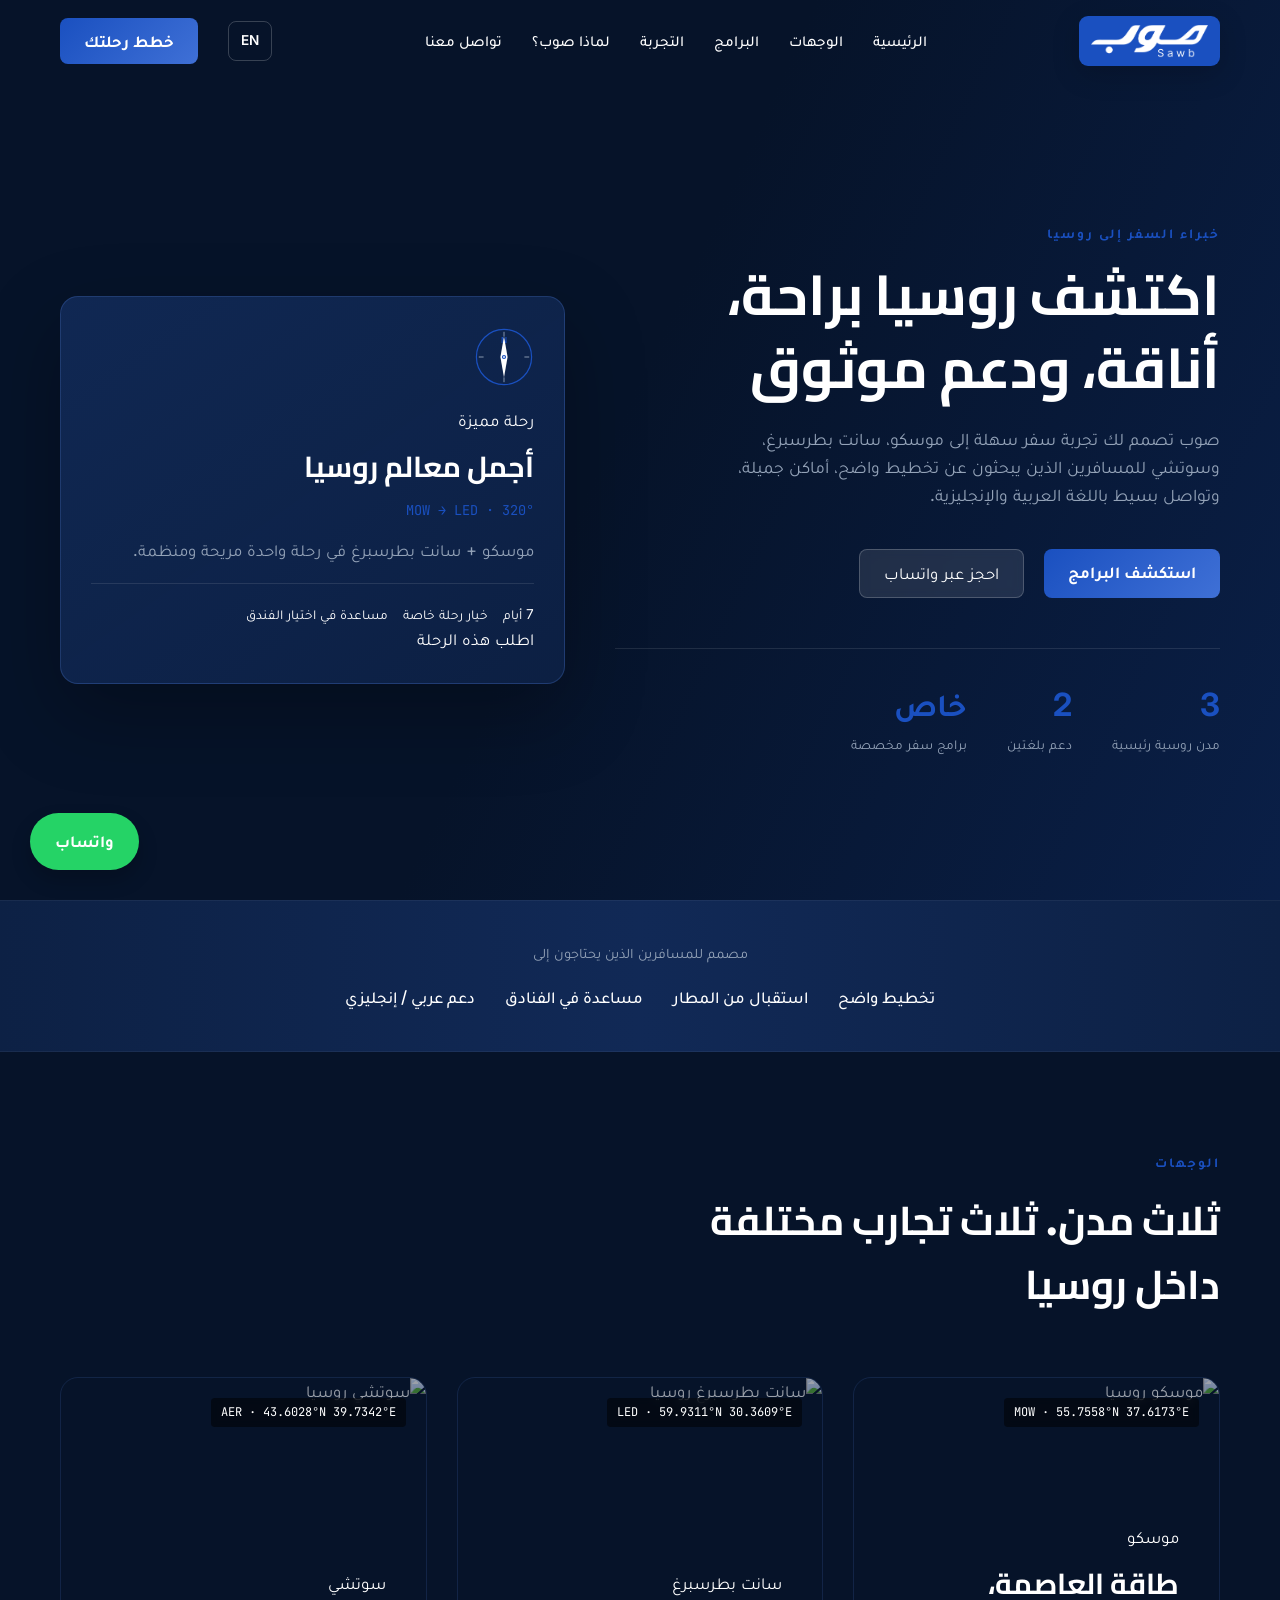
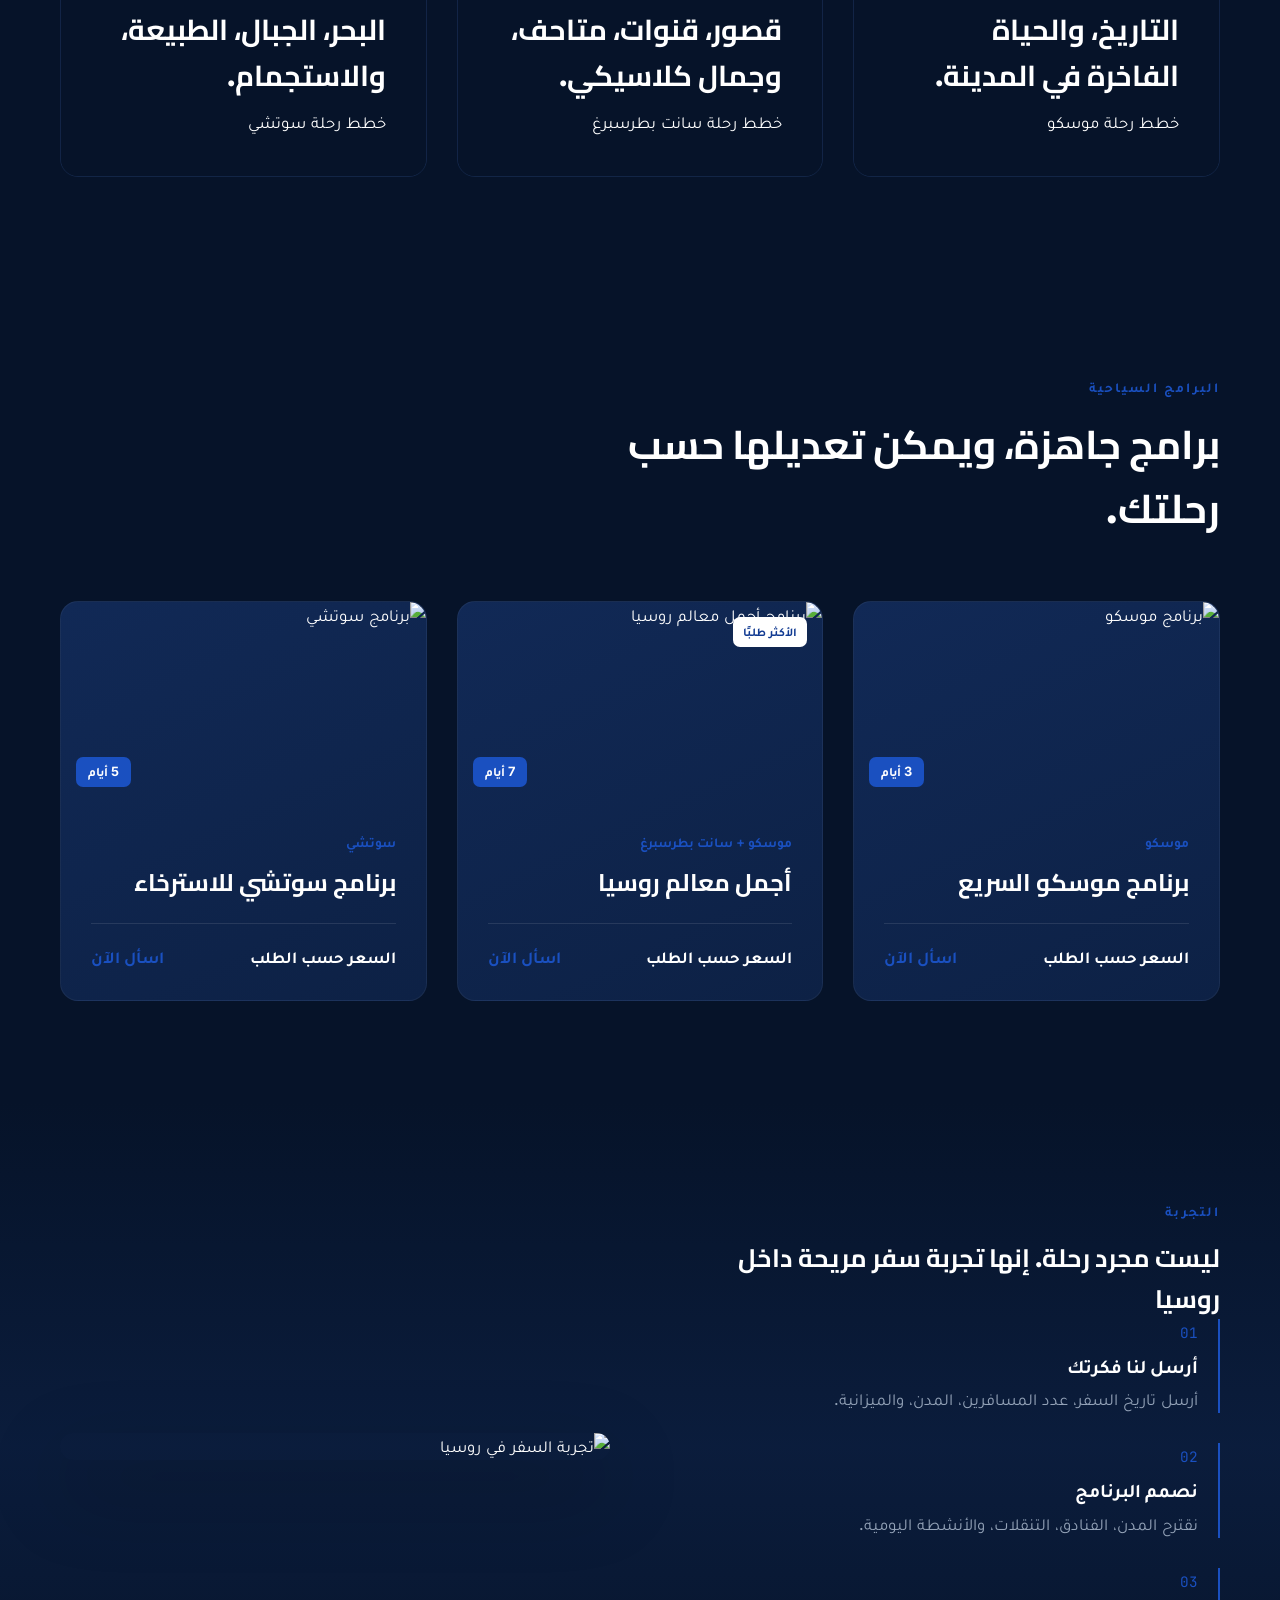
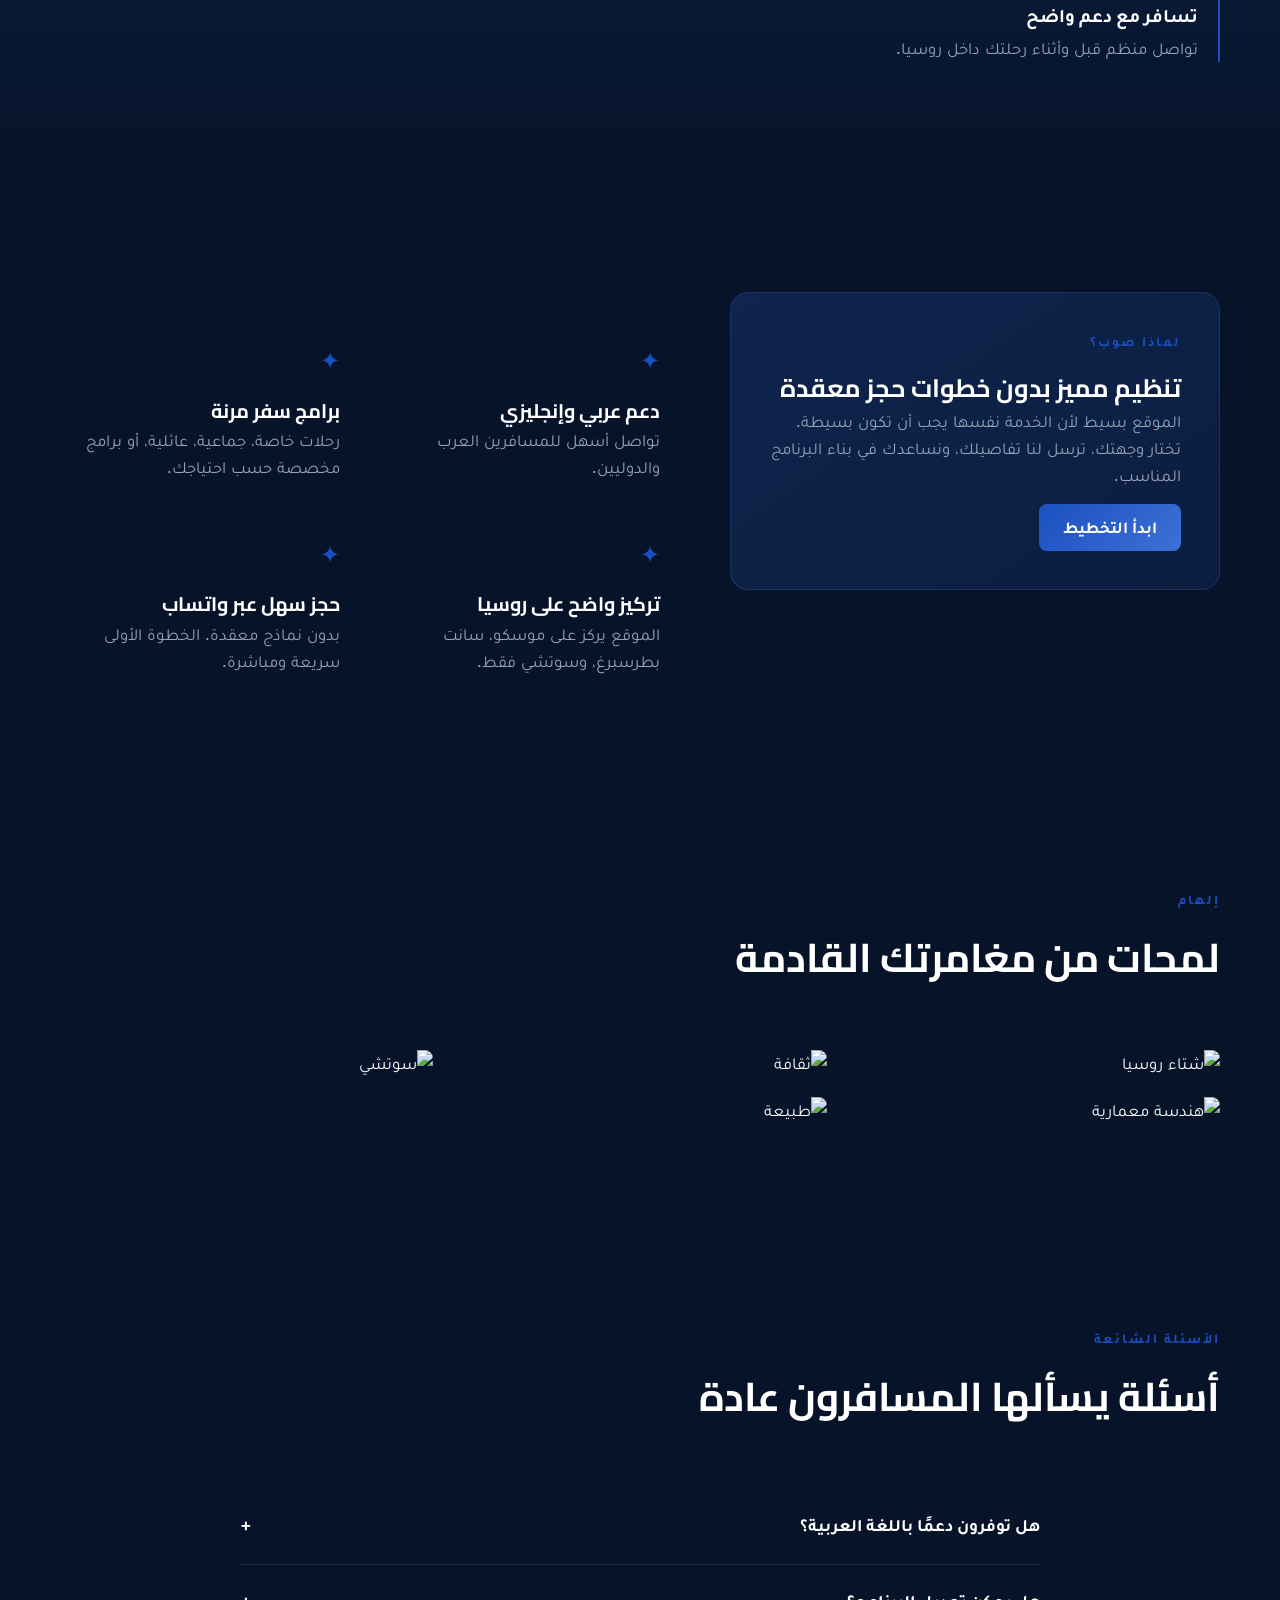
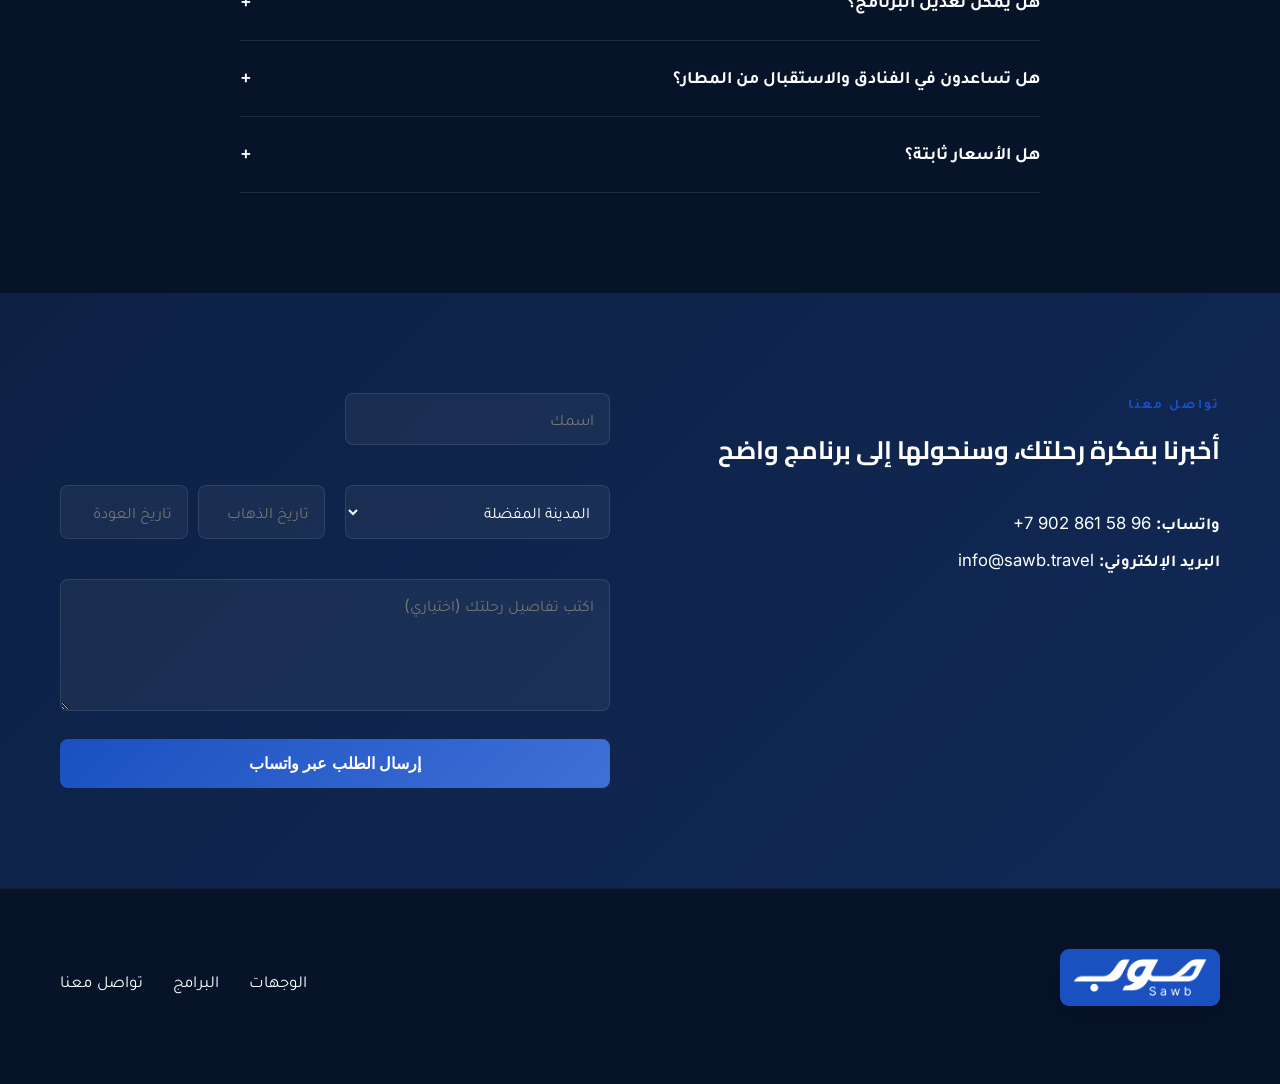
==== commit aa23947e: "Complete redesign: navy theme, updated Arabic form, and clean layout" ====
--- a/ar.html
+++ b/ar.html
@@ -3,37 +3,40 @@
 <head>
   <meta charset="UTF-8" />
   <meta name="viewport" content="width=device-width, initial-scale=1.0" />
+  <link rel="alternate" hreflang="en" href="https://sawb.travel/index.html" />
+  <link rel="alternate" hreflang="ar" href="https://sawb.travel/ar.html" />
   <title>صوب | رحلات روسيا المميزة</title>
+  <link rel="icon" type="image/png" sizes="144x144" href="favicon.png" />
+  <link rel="apple-touch-icon" sizes="144x144" href="favicon.png" />
+  <meta name="theme-color" content="#1a50c0" />
+  <meta property="og:image" content="https://sawb.travel/logo.png" />
+  <meta property="og:image:width" content="2048" />
+  <meta property="og:image:height" content="2048" />
+  <link rel="preload" as="image" href="logo-horizontal.png" />
   <meta name="description" content="صوب تقدم برامج سياحية مميزة إلى روسيا تشمل موسكو، سانت بطرسبرغ، وسوتشي مع دعم باللغة العربية والإنجليزية، رحلات خاصة، استقبال من المطار، وتنظيم كامل للرحلة." />
   <link rel="preconnect" href="https://fonts.googleapis.com" />
   <link rel="preconnect" href="https://fonts.gstatic.com" crossorigin />
-  <link href="https://fonts.googleapis.com/css2?family=Reem+Kufi:wght@500;600;700&family=IBM+Plex+Sans+Arabic:wght@400;500;600;700&family=JetBrains+Mono:wght@500;600&display=swap" rel="stylesheet" />
+  <!-- Updated Google Fonts with Cairo and Tajawal -->
+  <link href="https://fonts.googleapis.com/css2?family=Fraunces:opsz,wght@9..144,500;9..144,600;9..144,700&family=Inter:wght@400;500;600;700&family=Cairo:wght@600;700;800&family=Tajawal:wght@400;500;700&family=JetBrains+Mono:wght@500;600&display=swap" rel="stylesheet" />
   <link rel="stylesheet" href="style.css" />
 </head>
 <body>
 
-  <!-- ================= BEARING PROGRESS ================= -->
   <div class="bearing-progress" id="bearingProgress" aria-hidden="true"></div>
 
-  <!-- ================= PRELOADER ================= -->
   <div id="preloader">
     <div class="loader-content">
-      <div class="logo-mark loader-mark">ص</div>
-      <div class="loader-text">صوب <span style="color:var(--gold);">|</span> Sawb</div>
+      <img class="loader-logo" src="logo-horizontal.png" alt="Sawb | صوب" width="1397" height="496" />
+      <span class="loader-line" aria-hidden="true"></span>
     </div>
   </div>
 
-  <!-- ================= HEADER ================= -->
   <header class="site-header" id="siteHeader">
     <div class="container header-content">
-      <a href="#home" class="logo" aria-label="Sawb homepage">
-        <span class="logo-mark">ص</span>
-        <span class="logo-text">
-          <strong>صوب</strong>
-          <small>Sawb</small>
-        </span>
+      <a href="#home" class="logo" aria-label="الصفحة الرئيسية لصوب">
+        <img class="brand-logo" src="logo-horizontal.png" alt="صوب | Sawb" width="1397" height="496" />
       </a>
-      <nav class="nav" id="navMenu">
+      <nav class="nav" id="navMenu" aria-label="التنقل الرئيسي">
         <a href="#home">الرئيسية</a>
         <a href="#destinations">الوجهات</a>
         <a href="#packages">البرامج</a>
@@ -42,343 +45,247 @@
         <a href="#contact">تواصل معنا</a>
       </nav>
       <div class="header-actions">
-        <a href="index.html" class="lang-btn magnetic">EN</a>
-        <a href="https://wa.me/000000000000" class="header-book-btn magnetic" target="_blank">خطط رحلتك</a>
-        <button class="menu-btn" id="menuBtn" aria-label="فتح القائمة">☰</button>
+        <a href="index.html" class="lang-btn magnetic" aria-label="التبديل للإنجليزية">EN</a>
+        <a href="https://wa.me/79028615896" class="header-book-btn magnetic" target="_blank" rel="noopener noreferrer">خطط رحلتك</a>
+        <button class="menu-btn" id="menuBtn" aria-label="فتح القائمة" aria-expanded="false">☰</button>
       </div>
     </div>
   </header>
 
-  <!-- ================= HERO ================= -->
-  <section class="hero" id="home">
-    <div class="hero-bg parallax-bg"></div>
-    <div class="hero-shade"></div>
-
-    <div class="container hero-layout">
-      <div class="hero-content reveal">
-        <p class="eyebrow">خبراء السفر إلى روسيا</p>
-        <h1>اكتشف روسيا براحة، أناقة، ودعم موثوق.</h1>
-        <p class="hero-description">
-          صوب تصمم لك تجربة سفر سهلة إلى موسكو، سانت بطرسبرغ، وسوتشي للمسافرين الذين يبحثون عن تخطيط واضح، أماكن جميلة، وتواصل بسيط باللغة العربية والإنجليزية.
-        </p>
-        
-        <div class="hero-actions">
-          <a href="#packages" class="btn btn-primary magnetic">استكشف البرامج</a>
-          <a href="https://wa.me/000000000000" target="_blank" class="btn btn-glass magnetic">احجز عبر واتساب</a>
-        </div>
-
-        <div class="trust-row">
-          <div>
-            <strong data-count="3">3</strong>
-            <span>مدن روسية رئيسية</span>
-          </div>
-          <div>
-            <strong data-count="2">2</strong>
-            <span>دعم بلغتين</span>
-          </div>
-          <div>
-            <strong>خاص</strong>
-            <span>برامج سفر مخصصة</span>
-          </div>
-        </div>
-      </div>
-
-      <div class="hero-card reveal delay-1 floating-elem">
-        <div class="compass" aria-hidden="true">
-          <svg viewBox="0 0 100 100">
-            <circle cx="50" cy="50" r="46" class="compass-ring"/>
-            <line x1="50" y1="8" x2="50" y2="16" class="compass-tick"/>
-            <line x1="50" y1="84" x2="50" y2="92" class="compass-tick"/>
-            <line x1="8" y1="50" x2="16" y2="50" class="compass-tick"/>
-            <line x1="84" y1="50" x2="92" y2="50" class="compass-tick"/>
-            <text x="50" y="26" class="compass-n">N</text>
-            <g class="compass-needle">
-              <path d="M50 16 L56 50 L50 84 L44 50 Z" class="compass-needle-shape"/>
-            </g>
-            <circle cx="50" cy="50" r="2.5" class="compass-core"/>
-          </svg>
-        </div>
-        <span class="hero-card-label">رحلة مميزة</span>
-        <h3>أجمل معالم روسيا</h3>
-        <p class="hero-geo">MOW <span class="geo-sep">→</span> LED <span class="geo-sep">·</span> 320°</p>
-        <p>موسكو + سانت بطرسبرغ في رحلة واحدة مريحة ومنظمة.</p>
-        <div class="mini-info">
-          <span>7 أيام</span>
-          <span>خيار رحلة خاصة</span>
-          <span>مساعدة في اختيار الفندق</span>
-        </div>
-        <a href="#contact">اطلب هذه الرحلة</a>
-      </div>
-    </div>
-  </section>
-
-  <!-- ================= TRUST BAR ================= -->
-  <section class="trust-section reveal">
-    <div class="container trust-content">
-      <p>مصمم للمسافرين الذين يحتاجون إلى</p>
-      <div class="trust-points">
-        <span>تخطيط واضح</span>
-        <span>استقبال من المطار</span>
-        <span>مساعدة في الفنادق</span>
-        <span>دعم عربي / إنجليزي</span>
-      </div>
-    </div>
-  </section>
-
-  <!-- ================= DESTINATIONS ================= -->
-  <section class="section" id="destinations">
-    <div class="container">
-      <div class="section-heading reveal">
-        <p class="eyebrow">الوجهات</p>
-        <h2>ثلاث مدن. ثلاث تجارب مختلفة داخل روسيا.</h2>
-        <p>اختر المدينة التي تناسب أسلوب رحلتك: تاريخ، ثقافة، تسوق، بحر، جبال، أو استجمام عائلي.</p>
-      </div>
-
-      <div class="destination-grid">
-        <article class="destination-card large reveal">
-          <img src="https://images.unsplash.com/photo-1513326738677-b964603b136d?auto=format&fit=crop&w=1400&q=80" alt="موسكو روسيا"  loading="lazy" />
-          <span class="geo-tag">MOW · 55.7558°N 37.6173°E</span>
-          <div class="destination-overlay">
-            <span>موسكو</span>
-            <h3>طاقة العاصمة، التاريخ، والحياة الفاخرة في المدينة.</h3>
-            <p>الساحة الحمراء، منطقة الكرملين، مترو موسكو، شارع أربات، مراكز التسوق، المطاعم، المتاحف، وإطلالات المدينة المسائية.</p>
-            <a href="#contact" class="magnetic">خطط رحلة موسكو</a>
-          </div>
-        </article>
-
-        <article class="destination-card reveal delay-1">
-          <img src="https://images.unsplash.com/photo-1556610961-2fecc5927173?auto=format&fit=crop&w=1200&q=80" alt="سانت بطرسبرغ روسيا"  loading="lazy" />
-          <span class="geo-tag">LED · 59.9311°N 30.3609°E</span>
-          <div class="destination-overlay">
-            <span>سانت بطرسبرغ</span>
-            <h3>قصور، قنوات، متاحف، وجمال كلاسيكي.</h3>
-            <p>أجواء ثقافية، قصور ملكية، شوارع أنيقة، جولات بالقوارب، ومعمار تاريخي يجعل المدينة مختلفة تمامًا.</p>
-            <a href="#contact" class="magnetic">خطط رحلة سانت بطرسبرغ</a>
-          </div>
-        </article>
-
-        <article class="destination-card reveal delay-2">
-          <img src="https://images.unsplash.com/photo-1712828460318-d564a3976a30?auto=format&fit=crop&w=1200&q=80" alt="سوتشي روسيا"  loading="lazy" />
-          <span class="geo-tag">AER · 43.6028°N 39.7342°E</span>
-          <div class="destination-overlay">
-            <span>سوتشي</span>
-            <h3>البحر، الجبال، الطبيعة، والاستجمام.</h3>
-            <p>ساحل البحر الأسود، الحديقة الأولمبية، كراسنايا بوليانا، الشلالات، المناظر الجبلية، وأنشطة مناسبة للعائلات.</p>
-            <a href="#contact" class="magnetic">خطط رحلة سوتشي</a>
-          </div>
-        </article>
-      </div>
-    </div>
-  </section>
-
-  <!-- ================= PACKAGES ================= -->
-  <section class="section packages-section" id="packages">
-    <div class="container">
-      <div class="section-heading reveal">
-        <p class="eyebrow">البرامج السياحية</p>
-        <h2>برامج جاهزة، ويمكن تعديلها حسب رحلتك.</h2>
-        <p>الأسعار تختلف حسب الموسم، الفندق، عدد المسافرين، وتاريخ السفر. اختر برنامجًا مبدئيًا، وبعدها نقوم بتعديله حسب احتياجك.</p>
-      </div>
-
-      <div class="package-grid">
-        <article class="package-card reveal">
-          <div class="package-image">
-            <img src="https://images.unsplash.com/photo-1520106212299-d99c443e4568?auto=format&fit=crop&w=1200&q=80" alt="برنامج موسكو"  loading="lazy" />
-            <span>3 أيام</span>
-          </div>
-          <div class="package-body">
-            <p class="package-city">موسكو</p>
-            <h3>برنامج موسكو السريع</h3>
-            <ul>
-              <li>جولة في وسط المدينة ومنطقة الساحة الحمراء</li>
-              <li>تجربة مترو موسكو</li>
-              <li>اقتراحات للتسوق والمطاعم</li>
-              <li>خيار استقبال من المطار</li>
-            </ul>
-            <div class="package-footer">
-              <strong>السعر حسب الطلب</strong>
-              <a href="https://wa.me/000000000000" target="_blank">اسأل الآن</a>
-            </div>
-          </div>
-        </article>
-
-        <article class="package-card featured reveal delay-1">
-          <div class="popular-badge">الأكثر طلبًا</div>
-          <div class="package-image">
-            <img src="https://images.unsplash.com/photo-1547448415-e9f5b28e570d?auto=format&fit=crop&w=1200&q=80" alt="برنامج أجمل معالم روسيا"  loading="lazy" />
-            <span>7 أيام</span>
-          </div>
-          <div class="package-body">
-            <p class="package-city">موسكو + سانت بطرسبرغ</p>
-            <h3>أجمل معالم روسيا</h3>
-            <ul>
-              <li>زيارة أهم مدينتين في روسيا</li>
-              <li>ثقافة، تاريخ، تسوق، وجولات داخل المدينة</li>
-              <li>مساعدة في اختيار الفندق</li>
-              <li>خيار مرشد خاص</li>
-            </ul>
-            <div class="package-footer">
-              <strong>السعر حسب الطلب</strong>
-              <a href="https://wa.me/000000000000" target="_blank">اسأل الآن</a>
-            </div>
-          </div>
-        </article>
-
-        <article class="package-card reveal delay-2">
-          <div class="package-image">
-            <img src="https://images.unsplash.com/photo-1615369949130-5b9659dd7ba4?auto=format&fit=crop&w=1200&q=80" alt="برنامج سوتشي"  loading="lazy" />
-            <span>5 أيام</span>
-          </div>
-          <div class="package-body">
-            <p class="package-city">سوتشي</p>
-            <h3>برنامج سوتشي للاسترخاء</h3>
-            <ul>
-              <li>استجمام على البحر الأسود</li>
-              <li>رحلات جبلية وطبيعية</li>
-              <li>زيارة الحديقة الأولمبية</li>
-              <li>برنامج مناسب للعائلات</li>
-            </ul>
-            <div class="package-footer">
-              <strong>السعر حسب الطلب</strong>
-              <a href="https://wa.me/000000000000" target="_blank">اسأل الآن</a>
-            </div>
-          </div>
-        </article>
-      </div>
-    </div>
-  </section>
-
-  <!-- ================= EXPERIENCE ================= -->
-  <section class="experience-section" id="experience">
-    <div class="container experience-layout">
-      <div class="experience-text reveal">
-        <p class="eyebrow">التجربة</p>
-        <h2>ليست مجرد رحلة. إنها تجربة سفر مريحة داخل روسيا.</h2>
-        <p>صوب تركز على تقليل الحيرة قبل وأثناء السفر. نساعد المسافر على فهم أين يذهب، كيف يتحرك، ماذا يحجز، وكيف يستمتع بروسيا بثقة أكبر.</p>
-        
-        <div class="experience-list">
-          <div>
-            <span>01</span>
-            <strong>أرسل لنا فكرتك</strong>
-            <p>أرسل تاريخ السفر، عدد المسافرين، المدن، والميزانية.</p>
-          </div>
-          <div>
-            <span>02</span>
-            <strong>نصمم البرنامج</strong>
-            <p>نقترح المدن، الفنادق، التنقلات، والأنشطة اليومية.</p>
-          </div>
-          <div>
-            <span>03</span>
-            <strong>تسافر مع دعم واضح</strong>
-            <p>تواصل منظم قبل وأثناء رحلتك داخل روسيا.</p>
-          </div>
-        </div>
-      </div>
-      <div class="experience-image reveal delay-1">
-        <img src="https://images.unsplash.com/photo-1668854346479-d1bf48c9e00c?auto=format&fit=crop&w=1200&q=80" alt="تجربة السفر في روسيا"  loading="lazy" />
-      </div>
-    </div>
-  </section>
-
-  <!-- ================= WHY SAWB ================= -->
-  <section class="section why-section" id="why">
-    <div class="container why-layout">
-      <div class="why-card reveal">
-        <p class="eyebrow">لماذا صوب؟</p>
-        <h2>تنظيم مميز بدون خطوات حجز معقدة.</h2>
-        <p>الموقع بسيط لأن الخدمة نفسها يجب أن تكون بسيطة. تختار وجهتك، ترسل لنا تفاصيلك، ونساعدك في بناء البرنامج المناسب.</p>
-        <a href="#contact" class="btn btn-primary magnetic">ابدأ التخطيط</a>
-      </div>
-
-      <div class="features-grid">
-        <div class="feature reveal">
-          <span>✦</span>
-          <h3>دعم عربي وإنجليزي</h3>
-          <p>تواصل أسهل للمسافرين العرب والدوليين.</p>
-        </div>
-        <div class="feature reveal delay-1">
-          <span>✦</span>
-          <h3>برامج سفر مرنة</h3>
-          <p>رحلات خاصة، جماعية، عائلية، أو برامج مخصصة حسب احتياجك.</p>
-        </div>
-        <div class="feature reveal">
-          <span>✦</span>
-          <h3>تركيز واضح على روسيا</h3>
-          <p>الموقع يركز على موسكو، سانت بطرسبرغ، وسوتشي فقط.</p>
-        </div>
-        <div class="feature reveal delay-1">
-          <span>✦</span>
-          <h3>حجز سهل عبر واتساب</h3>
-          <p>بدون نماذج معقدة. الخطوة الأولى سريعة ومباشرة.</p>
-        </div>
-      </div>
-    </div>
-  </section>
-
-  <!-- ================= INTERACTIVE MASONRY GALLERY ================= -->
-  <section class="section gallery-wrapper" id="gallery">
-    <div class="container">
-      <div class="section-heading reveal">
-        <p class="eyebrow">إلهام</p>
-        <h2>لمحات من مغامرتك القادمة.</h2>
-      </div>
-      <div class="gallery-masonry">
-        <div class="gallery-item reveal"><img src="https://images.unsplash.com/photo-1520106212299-d99c443e4568?auto=format&fit=crop&w=1200&q=80" alt="شتاء روسيا" loading="lazy" /></div>
-        <div class="gallery-item reveal delay-1"><img src="https://images.unsplash.com/photo-1547448415-e9f5b28e570d?auto=format&fit=crop&w=800&q=80" alt="هندسة معمارية" loading="lazy" /></div>
-        <div class="gallery-item reveal delay-2"><img src="https://images.unsplash.com/photo-1668854346479-d1bf48c9e00c?auto=format&fit=crop&w=1200&q=80" alt="ثقافة" loading="lazy" /></div>
-        <div class="gallery-item reveal"><img src="https://images.unsplash.com/photo-1661245433488-9d7860be0f26?auto=format&fit=crop&w=1200&q=80" alt="طبيعة" loading="lazy" /></div>
-        <div class="gallery-item reveal delay-1"><img src="https://images.unsplash.com/photo-1615369949130-5b9659dd7ba4?auto=format&fit=crop&w=1200&q=80" alt="سوتشي" loading="lazy" /></div>
-      </div>
-    </div>
-  </section>
-
-  <!-- ================= FAQ ================= -->
-  <section class="section faq-section">
-    <div class="container">
-      <div class="section-heading reveal">
-        <p class="eyebrow">الأسئلة الشائعة</p>
-        <h2>أسئلة يسألها المسافرون عادة.</h2>
-      </div>
-      <div class="faq-list">
-        <div class="faq-item reveal">
-          <button class="faq-question">هل توفرون دعمًا باللغة العربية؟<span>+</span></button>
-          <div class="faq-answer"><div class="faq-answer-inner">نعم. صوب توفر دعمًا باللغة العربية والإنجليزية لتسهيل التخطيط والتواصل.</div></div>
-        </div>
-        <div class="faq-item reveal delay-1">
-          <button class="faq-question">هل يمكن تعديل البرنامج؟<span>+</span></button>
-          <div class="faq-answer"><div class="faq-answer-inner">نعم. يمكن تعديل عدد الأيام، المدن، مستوى الفندق، التنقلات، الأنشطة، والميزانية.</div></div>
-        </div>
-        <div class="faq-item reveal delay-2">
-          <button class="faq-question">هل تساعدون في الفنادق والاستقبال من المطار؟<span>+</span></button>
-          <div class="faq-answer"><div class="faq-answer-inner">نعم. يمكننا مساعدتك في اقتراح الفنادق، الاستقبال من المطار، التنقلات، وتنظيم الجولات.</div></div>
-        </div>
-        <div class="faq-item reveal">
-          <button class="faq-question">هل الأسعار ثابتة؟<span>+</span></button>
-          <div class="faq-answer"><div class="faq-answer-inner">الأسعار تعتمد على تاريخ السفر، الموسم، عدد المسافرين، مستوى الفندق، والخدمات المطلوبة.</div></div>
-        </div>
-      </div>
-    </div>
-  </section>
-
-  <!-- ================= CONTACT ================= -->
-  <section class="contact-section" id="contact">
-    <div class="container contact-layout">
-      <div class="contact-text reveal">
-        <p class="eyebrow">تواصل معنا</p>
-        <h2>أخبرنا بفكرة رحلتك، وسنحولها إلى برنامج واضح.</h2>
-        <p>أرسل المدينة المفضلة، تاريخ السفر، عدد المسافرين، مستوى الفندق المطلوب، والميزانية. سنقترح عليك البرنامج المناسب.</p>
-        
-        <div class="contact-info">
-          <p><strong>واتساب:</strong> +000 000 000 000</p>
-          <p><strong>البريد الإلكتروني:</strong> info@sawbtravel.com</p>
-          <p><strong>المدن:</strong> موسكو، سانت بطرسبرغ، سوتشي</p>
-        </div>
-      </div>
-
-      <form class="contact-form reveal delay-1">
+  <main id="main-content">
+    <section class="hero" id="home">
+      <div class="hero-bg parallax-bg"></div>
+      <div class="hero-shade"></div>
+      <div class="container hero-layout">
+        <div class="hero-content reveal">
+          <p class="eyebrow">خبراء السفر إلى روسيا</p>
+          <h1>اكتشف روسيا براحة، أناقة، ودعم موثوق</h1>
+          <p class="hero-description">
+            صوب تصمم لك تجربة سفر سهلة إلى موسكو، سانت بطرسبرغ، وسوتشي للمسافرين الذين يبحثون عن تخطيط واضح، أماكن جميلة، وتواصل بسيط باللغة العربية والإنجليزية.
+          </p>
+          <div class="hero-actions">
+            <a href="#packages" class="btn btn-primary magnetic">استكشف البرامج</a>
+            <a href="https://wa.me/79028615896" target="_blank" rel="noopener noreferrer" class="btn btn-glass magnetic">احجز عبر واتساب</a>
+          </div>
+          <div class="trust-row">
+            <div><strong data-count="3">3</strong><span>مدن روسية رئيسية</span></div>
+            <div><strong data-count="2">2</strong><span>دعم بلغتين</span></div>
+            <div><strong>خاص</strong><span>برامج سفر مخصصة</span></div>
+          </div>
+        </div>
+
+        <div class="hero-card reveal delay-1 floating-elem">
+          <div class="compass" aria-hidden="true">
+            <svg viewBox="0 0 100 100">
+              <circle cx="50" cy="50" r="46" class="compass-ring"/>
+              <line x1="50" y1="8" x2="50" y2="16" class="compass-tick"/>
+              <line x1="50" y1="84" x2="50" y2="92" class="compass-tick"/>
+              <line x1="8" y1="50" x2="16" y2="50" class="compass-tick"/>
+              <line x1="84" y1="50" x2="92" y2="50" class="compass-tick"/>
+              <text x="50" y="26" class="compass-n">N</text>
+              <g class="compass-needle">
+                <path d="M50 16 L56 50 L50 84 L44 50 Z" class="compass-needle-shape"/>
+              </g>
+              <circle cx="50" cy="50" r="2.5" class="compass-core"/>
+            </svg>
+          </div>
+          <span class="hero-card-label">رحلة مميزة</span>
+          <h3>أجمل معالم روسيا</h3>
+          <p class="hero-geo">MOW <span class="geo-sep">→</span> LED <span class="geo-sep">·</span> 320°</p>
+          <p>موسكو + سانت بطرسبرغ في رحلة واحدة مريحة ومنظمة.</p>
+          <div class="mini-info">
+            <span>7 أيام</span><span>خيار رحلة خاصة</span><span>مساعدة في اختيار الفندق</span>
+          </div>
+          <a href="#contact" aria-label="اطلب رحلة أجمل معالم روسيا">اطلب هذه الرحلة</a>
+        </div>
+      </div>
+    </section>
+
+    <section class="trust-section reveal">
+      <div class="container trust-content">
+        <p>مصمم للمسافرين الذين يحتاجون إلى</p>
+        <div class="trust-points">
+          <span>تخطيط واضح</span><span>استقبال من المطار</span><span>مساعدة في الفنادق</span><span>دعم عربي / إنجليزي</span>
+        </div>
+      </div>
+    </section>
+
+    <section class="section" id="destinations">
+      <div class="container">
+        <div class="section-heading reveal">
+          <p class="eyebrow">الوجهات</p>
+          <h2>ثلاث مدن. ثلاث تجارب مختلفة داخل روسيا</h2>
+        </div>
+        <div class="destination-grid">
+          <article class="destination-card reveal">
+            <img src="https://images.unsplash.com/photo-1513326738677-b964603b136d?auto=format&fit=crop&w=1400&q=80" alt="موسكو روسيا"  loading="lazy" />
+            <span class="geo-tag">MOW · 55.7558°N 37.6173°E</span>
+            <div class="destination-overlay">
+              <span>موسكو</span>
+              <h3>طاقة العاصمة، التاريخ، والحياة الفاخرة في المدينة.</h3>
+              <a href="#contact" class="magnetic" aria-label="خطط رحلة موسكو">خطط رحلة موسكو</a>
+            </div>
+          </article>
+          <article class="destination-card reveal delay-1">
+            <img src="https://images.unsplash.com/photo-1556610961-2fecc5927173?auto=format&fit=crop&w=1200&q=80" alt="سانت بطرسبرغ روسيا"  loading="lazy" />
+            <span class="geo-tag">LED · 59.9311°N 30.3609°E</span>
+            <div class="destination-overlay">
+              <span>سانت بطرسبرغ</span>
+              <h3>قصور، قنوات، متاحف، وجمال كلاسيكي.</h3>
+              <a href="#contact" class="magnetic" aria-label="خطط رحلة سانت بطرسبرغ">خطط رحلة سانت بطرسبرغ</a>
+            </div>
+          </article>
+          <article class="destination-card reveal delay-2">
+            <img src="https://images.unsplash.com/photo-1712828460318-d564a3976a30?auto=format&fit=crop&w=1200&q=80" alt="سوتشي روسيا"  loading="lazy" />
+            <span class="geo-tag">AER · 43.6028°N 39.7342°E</span>
+            <div class="destination-overlay">
+              <span>سوتشي</span>
+              <h3>البحر، الجبال، الطبيعة، والاستجمام.</h3>
+              <a href="#contact" class="magnetic" aria-label="خطط رحلة سوتشي">خطط رحلة سوتشي</a>
+            </div>
+          </article>
+        </div>
+      </div>
+    </section>
+
+    <section class="section packages-section" id="packages">
+      <div class="container">
+        <div class="section-heading reveal">
+          <p class="eyebrow">البرامج السياحية</p>
+          <h2>برامج جاهزة، ويمكن تعديلها حسب رحلتك.</h2>
+        </div>
+        <div class="package-grid">
+          <article class="package-card reveal">
+            <div class="package-image">
+              <img src="https://images.unsplash.com/photo-1520106212299-d99c443e4568?auto=format&fit=crop&w=1200&q=80" alt="برنامج موسكو"  loading="lazy" /><span>3 أيام</span>
+            </div>
+            <div class="package-body">
+              <p class="package-city">موسكو</p>
+              <h3>برنامج موسكو السريع</h3>
+              <div class="package-footer">
+                <strong>السعر حسب الطلب</strong><a href="https://wa.me/79028615896" target="_blank" rel="noopener noreferrer">اسأل الآن</a>
+              </div>
+            </div>
+          </article>
+          <article class="package-card featured reveal delay-1">
+            <div class="popular-badge">الأكثر طلبًا</div>
+            <div class="package-image">
+              <img src="https://images.unsplash.com/photo-1547448415-e9f5b28e570d?auto=format&fit=crop&w=1200&q=80" alt="برنامج أجمل معالم روسيا"  loading="lazy" /><span>7 أيام</span>
+            </div>
+            <div class="package-body">
+              <p class="package-city">موسكو + سانت بطرسبرغ</p>
+              <h3>أجمل معالم روسيا</h3>
+              <div class="package-footer">
+                <strong>السعر حسب الطلب</strong><a href="https://wa.me/79028615896" target="_blank" rel="noopener noreferrer">اسأل الآن</a>
+              </div>
+            </div>
+          </article>
+          <article class="package-card reveal delay-2">
+            <div class="package-image">
+              <img src="https://images.unsplash.com/photo-1615369949130-5b9659dd7ba4?auto=format&fit=crop&w=1200&q=80" alt="برنامج سوتشي"  loading="lazy" /><span>5 أيام</span>
+            </div>
+            <div class="package-body">
+              <p class="package-city">سوتشي</p>
+              <h3>برنامج سوتشي للاسترخاء</h3>
+              <div class="package-footer">
+                <strong>السعر حسب الطلب</strong><a href="https://wa.me/79028615896" target="_blank" rel="noopener noreferrer">اسأل الآن</a>
+              </div>
+            </div>
+          </article>
+        </div>
+      </div>
+    </section>
+
+    <section class="experience-section" id="experience">
+      <div class="container experience-layout">
+        <div class="experience-text reveal">
+          <p class="eyebrow">التجربة</p>
+          <h2>ليست مجرد رحلة. إنها تجربة سفر مريحة داخل روسيا</h2>
+          <div class="experience-list">
+            <div><span>01</span><strong>أرسل لنا فكرتك</strong><p>أرسل تاريخ السفر، عدد المسافرين، المدن، والميزانية.</p></div>
+            <div><span>02</span><strong>نصمم البرنامج</strong><p>نقترح المدن، الفنادق، التنقلات، والأنشطة اليومية.</p></div>
+            <div><span>03</span><strong>تسافر مع دعم واضح</strong><p>تواصل منظم قبل وأثناء رحلتك داخل روسيا.</p></div>
+          </div>
+        </div>
+        <div class="experience-image reveal delay-1">
+          <img src="https://images.unsplash.com/photo-1668854346479-d1bf48c9e00c?auto=format&fit=crop&w=1200&q=80" alt="تجربة السفر في روسيا"  loading="lazy" />
+        </div>
+      </div>
+    </section>
+    <section class="section why-section" id="why">
+      <div class="container why-layout">
+        <div class="why-card reveal">
+          <p class="eyebrow">لماذا صوب؟</p>
+          <h2>تنظيم مميز بدون خطوات حجز معقدة</h2>
+          <p>الموقع بسيط لأن الخدمة نفسها يجب أن تكون بسيطة. تختار وجهتك، ترسل لنا تفاصيلك، ونساعدك في بناء البرنامج المناسب.</p>
+          <a href="#contact" class="btn btn-primary magnetic">ابدأ التخطيط</a>
+        </div>
+        <div class="features-grid">
+          <div class="feature reveal"><span>✦</span><h3>دعم عربي وإنجليزي</h3><p>تواصل أسهل للمسافرين العرب والدوليين.</p></div>
+          <div class="feature reveal delay-1"><span>✦</span><h3>برامج سفر مرنة</h3><p>رحلات خاصة، جماعية، عائلية، أو برامج مخصصة حسب احتياجك.</p></div>
+          <div class="feature reveal"><span>✦</span><h3>تركيز واضح على روسيا</h3><p>الموقع يركز على موسكو، سانت بطرسبرغ، وسوتشي فقط.</p></div>
+          <div class="feature reveal delay-1"><span>✦</span><h3>حجز سهل عبر واتساب</h3><p>بدون نماذج معقدة. الخطوة الأولى سريعة ومباشرة.</p></div>
+        </div>
+      </div>
+    </section>
+
+    <section class="section gallery-wrapper" id="gallery">
+      <div class="container">
+        <div class="section-heading reveal">
+          <p class="eyebrow">إلهام</p>
+          <h2>لمحات من مغامرتك القادمة</h2>
+        </div>
+        <div class="gallery-masonry">
+          <div class="gallery-item reveal"><img src="https://images.unsplash.com/photo-1520106212299-d99c443e4568?auto=format&fit=crop&w=1200&q=80" alt="شتاء روسيا" loading="lazy" /></div>
+          <div class="gallery-item reveal delay-1"><img src="https://images.unsplash.com/photo-1547448415-e9f5b28e570d?auto=format&fit=crop&w=800&q=80" alt="هندسة معمارية" loading="lazy" /></div>
+          <div class="gallery-item reveal delay-2"><img src="https://images.unsplash.com/photo-1668854346479-d1bf48c9e00c?auto=format&fit=crop&w=1200&q=80" alt="ثقافة" loading="lazy" /></div>
+          <div class="gallery-item reveal"><img src="https://images.unsplash.com/photo-1661245433488-9d7860be0f26?auto=format&fit=crop&w=1200&q=80" alt="طبيعة" loading="lazy" /></div>
+          <div class="gallery-item reveal delay-1"><img src="https://images.unsplash.com/photo-1615369949130-5b9659dd7ba4?auto=format&fit=crop&w=1200&q=80" alt="سوتشي" loading="lazy" /></div>
+        </div>
+      </div>
+    </section>
+
+    <section class="section faq-section">
+      <div class="container">
+        <div class="section-heading reveal">
+          <p class="eyebrow">الأسئلة الشائعة</p>
+          <h2>أسئلة يسألها المسافرون عادة</h2>
+        </div>
+        <div class="faq-list">
+          <div class="faq-item reveal">
+            <button class="faq-question" aria-expanded="false">هل توفرون دعمًا باللغة العربية؟<span>+</span></button>
+            <div class="faq-answer"><div class="faq-answer-inner">نعم. صوب توفر دعمًا باللغة العربية والإنجليزية لتسهيل التخطيط والتواصل.</div></div>
+          </div>
+          <div class="faq-item reveal delay-1">
+            <button class="faq-question" aria-expanded="false">هل يمكن تعديل البرنامج؟<span>+</span></button>
+            <div class="faq-answer"><div class="faq-answer-inner">نعم. يمكن تعديل عدد الأيام، المدن، مستوى الفندق، التنقلات، الأنشطة، والميزانية.</div></div>
+          </div>
+          <div class="faq-item reveal delay-2">
+            <button class="faq-question" aria-expanded="false">هل تساعدون في الفنادق والاستقبال من المطار؟<span>+</span></button>
+            <div class="faq-answer"><div class="faq-answer-inner">نعم. يمكننا مساعدتك في اقتراح الفنادق، الاستقبال من المطار، التنقلات، وتنظيم الجولات.</div></div>
+          </div>
+          <div class="faq-item reveal">
+            <button class="faq-question" aria-expanded="false">هل الأسعار ثابتة؟<span>+</span></button>
+            <div class="faq-answer"><div class="faq-answer-inner">الأسعار تعتمد على تاريخ السفر، الموسم، عدد المسافرين، مستوى الفندق، والخدمات المطلوبة.</div></div>
+          </div>
+        </div>
+      </div>
+    </section>
+
+    <section class="contact-section" id="contact">
+      <div class="container contact-layout">
+        <div class="contact-text reveal">
+          <p class="eyebrow">تواصل معنا</p>
+          <h2>أخبرنا بفكرة رحلتك، وسنحولها إلى برنامج واضح</h2>
+          <div class="contact-info">
+          <p><strong>واتساب:</strong> <span dir="ltr">+7 902 861 58 96</span></p>
+          <p><strong>البريد الإلكتروني:</strong> <a href="mailto:info@sawb.travel">info@sawb.travel</a></p>
+        </div>
+        </div>
+
+        <form class="contact-form reveal delay-1">
         <div class="form-row">
           <input type="text" id="name" placeholder="اسمك" required />
-          <input type="email" id="email" placeholder="بريدك الإلكتروني" required />
         </div>
         <div class="form-row">
           <select id="city">
@@ -386,45 +293,37 @@
             <option value="Moscow">موسكو</option>
             <option value="Saint Petersburg">سانت بطرسبرغ</option>
             <option value="Sochi">سوتشي</option>
-            <option value="Moscow + Saint Petersburg">موسكو + سانت بطرسبرغ</option>
-            <option value="Custom Russia Trip">رحلة مخصصة داخل روسيا</option>
           </select>
-          <input type="text" id="dates" placeholder="تاريخ السفر" />
-        </div>
-        <textarea id="message" rows="5" placeholder="اكتب تفاصيل رحلتك"></textarea>
+          <!-- Split into From / To dates -->
+          <div style="display: flex; gap: 10px;">
+            <input type="text" id="date-from" placeholder="تاريخ الذهاب" onfocus="(this.type='date')" onblur="if(!this.value) this.type='text'" />
+            <input type="text" id="date-to" placeholder="تاريخ العودة" onfocus="(this.type='date')" onblur="if(!this.value) this.type='text'" />
+          </div>
+        </div>
+        <textarea id="message" rows="5" placeholder="اكتب تفاصيل رحلتك (اختياري)"></textarea>
         <button type="submit" class="magnetic">إرسال الطلب عبر واتساب</button>
       </form>
-    </div>
-  </section>
-
-  <!-- ================= FOOTER ================= -->
+      </div>
+    </section>
+  </main>
   <footer class="footer">
     <div class="container footer-content">
       <div>
-        <a href="#home" class="logo footer-logo">
-          <span class="logo-mark">ص</span>
-          <span class="logo-text"><strong>صوب</strong><small>Sawb</small></span>
+        <a href="#home" class="logo footer-logo" aria-label="العودة للأعلى">
+          <img class="brand-logo" src="logo-horizontal.png" alt="Sawb | صوب" width="1397" height="496" />
         </a>
-        <p>تنظيم سياحي مميز لرحلات روسيا إلى موسكو، سانت بطرسبرغ، وسوتشي.</p>
       </div>
       <div class="footer-links">
         <a href="#destinations">الوجهات</a>
         <a href="#packages">البرامج</a>
-        <a href="#experience">التجربة</a>
-        <a href="#why">لماذا صوب؟</a>
         <a href="#contact">تواصل معنا</a>
       </div>
-    </div>
-    <div class="footer-bottom">
-      <p>© 2026 صوب. جميع الحقوق محفوظة.</p>
     </div>
   </footer>
 
-  <!-- FLOAT WHATSAPP -->
-  <a href="https://wa.me/000000000000" target="_blank" class="floating-whatsapp magnetic">
-    واتساب
-  </a>
-
-  <script src="script.js"></script>
+  <a href="https://wa.me/79028615896" target="_blank" rel="noopener noreferrer" class="floating-whatsapp magnetic" aria-label="تحدث عبر واتساب">واتساب</a>
+
+  <!-- Defer loading of JS for performance -->
+  <script src="script.js" defer></script>
 </body>
 </html>
--- a/style.css
+++ b/style.css
@@ -1,382 +1,247 @@
-/* =========================
-   SAWB | PREMIUM RUSSIA TOURS
-   style.css
-========================= */
-
+/* ================= CSS VARIABLES & PALETTE ================= */
 :root {
-  --navy: #061a2f;
-  --navy-2: #0b2746;
-  --navy-3: #123a63;
-  --gold: #c9a227;
-  --gold-2: #f0d98a;
-  --cream: #f7f3ea;
-  --cream-2: #efe7d7;
-  --white: #ffffff;
-  --text: #1e2732;
-  --muted: #6f7b88;
-  --border: rgba(6, 26, 47, 0.12);
-  --shadow: 0 24px 70px rgba(6, 26, 47, 0.16);
-  --shadow-soft: 0 14px 40px rgba(6, 26, 47, 0.09);
-  --radius: 28px;
-  --transition: 0.3s ease;
-}
-
+  /* Core Colors */
+  --bg-dark: #061329;
+  --bg-surface: #0d2145;
+  --bg-surface-soft: #112956;
+  --brand-blue: #1a50c0;
+  --brand-blue-light: #3f70d6;
+  --brand-blue-dark: #123b92;
+  
+  /* Typography */
+  --text-main: #ffffff;
+  --text-muted: #94a3b8;
+  
+  /* Transitions & UI */
+  --transition: all 0.3s cubic-bezier(0.4, 0, 0.2, 1);
+
+  /* Z-Index Hierarchy */
+  --z-base: 1;
+  --z-header: 100;
+  --z-floating: 500;
+  --z-loader: 9999;
+  --z-lightbox: 99999;
+}
+
+/* ================= RESET & GLOBAL ================= */
 * { margin: 0; padding: 0; box-sizing: border-box; }
 html { scroll-behavior: smooth; }
-body { font-family: 'Inter', 'Helvetica Neue', Arial, sans-serif; background: var(--cream); color: var(--text); line-height: 1.65; overflow-x: hidden; }
-h1, h2, h3, .logo-text strong, .loader-text { font-family: 'Fraunces', Georgia, serif; }
-
-/* ================= REDUCED MOTION ================= */
+
+/* Font updated to use Tajawal as the fallback for Arabic */
+body {
+  font-family: 'Inter', 'Tajawal', sans-serif;
+  background-color: var(--bg-dark);
+  color: var(--text-main);
+  line-height: 1.6;
+  overflow-x: hidden;
+  -webkit-font-smoothing: antialiased;
+}
+img { max-width: 100%; display: block; height: auto; }
+a { text-decoration: none; color: inherit; }
+
+/* Accessibility Focus States */
+a:focus-visible, button:focus-visible, input:focus-visible, select:focus-visible, textarea:focus-visible, .gallery-item:focus-visible {
+  outline: 2px solid var(--brand-blue-light);
+  outline-offset: 4px;
+  border-radius: 4px;
+}
+
+.container { max-width: 1200px; margin: 0 auto; padding: 0 20px; width: 100%; }
+
+/* Headings updated to use Cairo as the fallback for Arabic */
+h1, h2, h3, .logo-text strong { 
+  font-family: 'Fraunces', 'Cairo', serif; 
+}
+
+.eyebrow { color: var(--brand-blue); text-transform: uppercase; letter-spacing: 2px; font-size: 0.85rem; font-weight: 700; margin-bottom: 15px; }
+p { color: var(--text-muted); margin-bottom: 15px; }
+
+/* ================= BRAND LOGO ================= */
+.logo { display: inline-flex; align-items: center; flex: 0 0 auto; line-height: 0; }
+.brand-logo { width: clamp(132px, 11vw, 168px); height: auto; border-radius: 9px; box-shadow: 0 8px 28px rgba(0, 0, 0, 0.18); }
+.footer-logo .brand-logo { width: 160px; }
+.loader-logo { width: min(300px, 74vw); height: auto; border-radius: 16px; box-shadow: 0 24px 70px rgba(0, 0, 0, 0.3); }
+.loader-line {
+  display: block; width: 0; height: 3px; margin: 18px auto 0; border-radius: 99px;
+  background: linear-gradient(90deg, transparent, #fff, transparent);
+  animation: loaderSweep 1.1s ease-in-out infinite;
+}
+@keyframes loaderSweep {
+  0% { width: 0; opacity: 0.4; }
+  50% { width: min(220px, 56vw); opacity: 1; }
+  100% { width: 0; opacity: 0.4; }
+}
+
+/* ================= PRELOADER ================= */
+#preloader { position: fixed; inset: 0; background: radial-gradient(circle at 50% 45%, #123b92 0%, var(--bg-dark) 58%); z-index: var(--z-loader); display: flex; align-items: center; justify-content: center; transition: opacity 0.5s ease, visibility 0.5s ease; }
+.loader-content { text-align: center; }
+.bearing-progress { position: fixed; top: 0; left: 0; height: 3px; background: linear-gradient(90deg, var(--brand-blue), var(--brand-blue-light)); z-index: var(--z-floating); width: 0; transition: width 0.1s; }
+
+/* ================= HEADER & NAV ================= */
+.site-header { position: fixed; width: 100%; top: 0; z-index: var(--z-header); padding: 16px 0; transition: var(--transition); border-bottom: 1px solid transparent; }
+.site-header.scrolled { background: rgba(6, 19, 41, 0.92); backdrop-filter: blur(10px); border-bottom: 1px solid rgba(255,255,255,0.05); padding: 15px 0; }
+.header-content { display: flex; justify-content: space-between; align-items: center; }
+.nav { display: flex; gap: 30px; }
+.nav a { font-weight: 500; font-size: 0.95rem; transition: var(--transition); }
+.nav a:hover { color: var(--brand-blue); }
+.header-actions { display: flex; gap: 15px; align-items: center; }
+.lang-btn { border: 1px solid rgba(255,255,255,0.2); padding: 8px 12px; border-radius: 8px; font-size: 0.85rem; font-weight: 600; }
+.header-book-btn, .btn-primary { background: linear-gradient(135deg, var(--brand-blue), var(--brand-blue-light)); padding: 10px 24px; border-radius: 8px; font-weight: 600; color: #fff; transition: var(--transition); border: none; cursor: pointer; display: inline-block; }
+.header-book-btn:hover, .btn-primary:hover { background: linear-gradient(135deg, var(--brand-blue-light), var(--brand-blue)); transform: translateY(-2px); }
+.menu-btn { display: none; background: none; border: none; color: white; font-size: 1.5rem; cursor: pointer; }
+
+/* ================= HERO SECTION ================= */
+.hero { position: relative; min-height: 100vh; display: flex; align-items: center; overflow: hidden; padding-top: 80px; }
+.hero-bg { position: absolute; inset: 0; background: url('https://images.unsplash.com/photo-1520106212299-d99c443e4568?auto=format&fit=crop&w=1920&q=80') center/cover; opacity: 0.3; z-index: -2; }
+.hero-shade { position: absolute; inset: 0; background: linear-gradient(115deg, rgba(6,19,41,0.96) 0%, rgba(6,19,41,0.72) 48%, rgba(26,80,192,0.2) 100%), linear-gradient(to bottom, transparent 58%, var(--bg-dark) 100%); z-index: -1; }
+.hero-layout { display: grid; grid-template-columns: 1.2fr 1fr; gap: 50px; align-items: center; }
+.hero-content h1 { font-size: clamp(2.5rem, 5vw, 3.5rem); line-height: 1.1; margin-bottom: 20px; }
+.hero-description { font-size: 1.1rem; max-width: 500px; margin-bottom: 40px; }
+.hero-actions { display: flex; gap: 20px; margin-bottom: 50px; flex-wrap: wrap; }
+.btn-glass { background: rgba(255,255,255,0.1); border: 1px solid rgba(255,255,255,0.2); padding: 10px 24px; border-radius: 8px; backdrop-filter: blur(5px); transition: var(--transition); }
+.btn-glass:hover { background: rgba(255,255,255,0.2); }
+.trust-row { display: flex; gap: 40px; border-top: 1px solid rgba(255,255,255,0.1); padding-top: 30px; flex-wrap: wrap; }
+.trust-row div strong { display: block; font-size: 2rem; color: var(--brand-blue); }
+.trust-row div span { font-size: 0.85rem; color: var(--text-muted); }
+.hero-card { background: linear-gradient(145deg, rgba(17,41,86,0.94), rgba(13,33,69,0.92)); padding: 30px; border-radius: 18px; border: 1px solid rgba(85,130,225,0.25); position: relative; box-shadow: 0 30px 80px rgba(0,0,0,0.28); }
+.hero-card h3 { font-size: 1.8rem; margin: 10px 0; }
+.hero-geo { font-family: 'JetBrains Mono', monospace; font-size: 0.85rem; color: var(--brand-blue); }
+.mini-info { display: flex; gap: 15px; font-size: 0.85rem; margin-top: 20px; padding-top: 20px; border-top: 1px solid rgba(255,255,255,0.1); flex-wrap: wrap; }
+.compass { width: 60px; height: 60px; margin-bottom: 20px; }
+.compass-ring, .compass-core { fill: none; stroke: var(--brand-blue); stroke-width: 2; }
+.compass-tick { stroke: var(--text-muted); stroke-width: 1.5; }
+.compass-n { fill: var(--brand-blue); font-size: 14px; font-weight: bold; text-anchor: middle; font-family: sans-serif; }
+.compass-needle-shape { fill: #fff; }
+
+/* ================= SECTIONS & GRIDS ================= */
+.experience-section { padding: 100px 0; background: linear-gradient(180deg, var(--bg-dark), rgba(13,33,69,0.68), var(--bg-dark)); }
+.why-layout { display: grid; grid-template-columns: 0.9fr 1.1fr; gap: 70px; align-items: start; }
+.why-card { position: sticky; top: 130px; padding: 38px; border: 1px solid rgba(85,130,225,0.18); border-radius: 18px; background: linear-gradient(145deg, rgba(17,41,86,0.82), rgba(13,33,69,0.8)); }
+.section { padding: 100px 0; }
+.section-heading { max-width: 600px; margin-bottom: 60px; }
+.section-heading h2 { font-size: clamp(2rem, 4vw, 2.5rem); margin-bottom: 20px; }
+.trust-section { background: linear-gradient(90deg, var(--bg-surface), var(--bg-surface-soft), var(--bg-surface)); padding: 40px 0; border-top: 1px solid rgba(255,255,255,0.05); border-bottom: 1px solid rgba(255,255,255,0.05); }
+.trust-content p { text-align: center; margin-bottom: 20px; font-size: 0.9rem; }
+.trust-points { display: flex; justify-content: center; flex-wrap: wrap; gap: 30px; color: var(--text-main); font-weight: 500; }
+
+.destination-grid, .package-grid, .features-grid { display: grid; gap: 30px; }
+.destination-grid { grid-template-columns: repeat(3, 1fr); }
+.destination-card { position: relative; border-radius: 18px; overflow: hidden; min-height: 400px; border: 1px solid rgba(85,130,225,0.16); }
+.destination-card.large { grid-column: span 2; }
+.destination-card img { width: 100%; height: 100%; object-fit: cover; position: absolute; opacity: 0.6; transition: var(--transition); }
+.destination-card:hover img, .destination-card:focus-within img { transform: scale(1.05); opacity: 0.4; }
+.destination-overlay { position: absolute; bottom: 0; left: 0; width: 100%; padding: 40px; background: linear-gradient(to top, var(--bg-dark), transparent); }
+.destination-overlay h3 { font-size: 1.8rem; margin: 10px 0; }
+.geo-tag { position: absolute; top: 20px; right: 20px; background: rgba(0,0,0,0.5); padding: 5px 10px; border-radius: 4px; font-family: 'JetBrains Mono', monospace; font-size: 0.75rem; backdrop-filter: blur(4px); z-index: var(--z-base); }
+
+.package-grid { grid-template-columns: repeat(3, 1fr); }
+.package-card { background: linear-gradient(155deg, var(--bg-surface-soft), var(--bg-surface)); border-radius: 18px; overflow: hidden; border: 1px solid rgba(255,255,255,0.05); position: relative; transition: var(--transition); display: flex; flex-direction: column; }
+.package-card:hover, .package-card:focus-within { transform: translateY(-5px); border-color: rgba(255,255,255,0.15); }
+.package-image { height: 200px; position: relative; }
+.package-image img { width: 100%; height: 100%; object-fit: cover; }
+.package-image span { position: absolute; bottom: 15px; left: 15px; background: var(--brand-blue); padding: 5px 12px; border-radius: 7px; font-size: 0.8rem; font-weight: bold; }
+.popular-badge { position: absolute; top: 15px; right: 15px; background: #ffffff; color: var(--brand-blue-dark); padding: 5px 10px; border-radius: 7px; font-size: 0.75rem; font-weight: bold; z-index: var(--z-base); }
+.package-body { padding: 30px; display: flex; flex-direction: column; flex-grow: 1; }
+.package-city { color: var(--brand-blue); font-size: 0.85rem; font-weight: 600; text-transform: uppercase; margin-bottom: 10px; }
+.package-body h3 { font-size: 1.5rem; margin-bottom: 20px; }
+.package-body ul { list-style: none; margin-bottom: 30px; }
+.package-body li { color: var(--text-muted); font-size: 0.95rem; margin-bottom: 10px; position: relative; padding-left: 20px; }
+.package-body li::before { content: '→'; position: absolute; left: 0; color: var(--brand-blue); }
+.package-footer { display: flex; justify-content: space-between; align-items: center; border-top: 1px solid rgba(255,255,255,0.1); padding-top: 20px; margin-top: auto; }
+.package-footer a { color: var(--brand-blue); font-weight: 600; }
+
+.features-grid { grid-template-columns: repeat(2, 1fr); gap: 40px; margin-top: 50px; }
+.feature span { color: var(--brand-blue); font-size: 1.5rem; margin-bottom: 15px; display: block; }
+.experience-layout { display: grid; grid-template-columns: 1fr 1fr; gap: 60px; align-items: center; }
+.experience-list div { margin-bottom: 30px; border-left: 2px solid var(--brand-blue); padding-left: 20px; }
+.experience-list span { font-family: 'JetBrains Mono', monospace; color: var(--brand-blue); font-size: 0.9rem; }
+.experience-list strong { display: block; font-size: 1.2rem; margin: 5px 0; }
+.experience-image img { border-radius: 18px; box-shadow: 0 30px 80px rgba(0,0,0,0.28); }
+
+/* ================= MASONRY GALLERY ================= */
+.gallery-masonry { column-count: 3; column-gap: 20px; }
+.gallery-item { margin-bottom: 20px; break-inside: avoid; overflow: hidden; border-radius: 8px; cursor: zoom-in; }
+.gallery-item img { transition: var(--transition); }
+.gallery-item:hover img, .gallery-item:focus img { transform: scale(1.05); }
+
+/* ================= FAQ & CONTACT ================= */
+.faq-list { max-width: 800px; margin: 0 auto; }
+.faq-item { border-bottom: 1px solid rgba(255,255,255,0.1); }
+.faq-question { width: 100%; background: none; border: none; color: var(--text-main); font-size: 1.1rem; font-weight: 600; text-align: left; padding: 25px 0; display: flex; justify-content: space-between; cursor: pointer; font-family: inherit; }
+.faq-answer { max-height: 0; overflow: hidden; transition: max-height 0.4s ease; }
+.faq-answer-inner { padding-bottom: 25px; color: var(--text-muted); }
+.faq-item.active .faq-answer { max-height: 500px; }
+.faq-item.active .faq-question span { transform: rotate(45deg); color: var(--brand-blue); }
+
+.contact-section { background: linear-gradient(135deg, var(--bg-surface) 0%, var(--bg-surface-soft) 100%); padding: 100px 0; }
+.contact-layout { display: grid; grid-template-columns: 1fr 1fr; gap: 60px; }
+.contact-info { margin-top: 40px; }
+.contact-info p { margin-bottom: 10px; color: var(--text-main); }
+.form-row { display: grid; grid-template-columns: 1fr 1fr; gap: 20px; margin-bottom: 20px; }
+input, select, textarea { width: 100%; padding: 15px; background: rgba(255,255,255,0.05); border: 1px solid rgba(255,255,255,0.1); border-radius: 8px; color: var(--text-main); font-family: inherit; font-size: 1rem; margin-bottom: 20px; }
+input:focus, select:focus, textarea:focus { outline: none; border-color: var(--brand-blue-light); box-shadow: 0 0 0 3px rgba(26,80,192,0.16); }
+select option { background: var(--bg-surface); color: var(--text-main); }
+button[type="submit"] { background: linear-gradient(135deg, var(--brand-blue), var(--brand-blue-light)); color: #fff; border: none; padding: 15px 30px; font-size: 1rem; font-weight: 600; border-radius: 8px; cursor: pointer; transition: var(--transition); width: 100%; }
+button[type="submit"]:hover { background: linear-gradient(135deg, var(--brand-blue-light), var(--brand-blue)); }
+
+/* ================= FOOTER & WHATSAPP ================= */
+.footer { padding: 60px 0 30px; border-top: 1px solid rgba(255,255,255,0.05); }
+.footer-content { display: flex; justify-content: space-between; align-items: center; margin-bottom: 40px; flex-wrap: wrap; gap: 20px;}
+.footer-links { display: flex; gap: 30px; flex-wrap: wrap; }
+.footer-links a:hover { color: var(--brand-blue); }
+.footer-bottom { text-align: center; color: var(--text-muted); font-size: 0.9rem; border-top: 1px solid rgba(255,255,255,0.05); padding-top: 30px; }
+
+.floating-whatsapp { position: fixed; bottom: 30px; right: 30px; background: #25D366; color: #fff; padding: 15px 25px; border-radius: 999px; font-weight: 600; z-index: var(--z-floating); box-shadow: 0 10px 20px rgba(0,0,0,0.2); transition: var(--transition); }
+.floating-whatsapp:hover, .floating-whatsapp:focus-visible { transform: translateY(-5px); }
+
+/* ================= RTL OVERRIDES (For ar.html) ================= */
+[dir="rtl"] .nav, [dir="rtl"] .header-actions, [dir="rtl"] .footer-links { gap: 30px; }
+[dir="rtl"] .package-body li::before { left: auto; right: 0; content: '←'; }
+[dir="rtl"] .package-body li { padding-left: 0; padding-right: 20px; }
+[dir="rtl"] .experience-list div { border-left: none; border-right: 2px solid var(--brand-blue); padding-left: 0; padding-right: 20px; }
+[dir="rtl"] .faq-question { text-align: right; }
+[dir="rtl"] .floating-whatsapp { right: auto; left: 30px; }
+
+/* ================= ARABIC TYPOGRAPHY BOOST ================= */
+[dir="rtl"] body {
+  font-size: 1.05rem; 
+}
+[dir="rtl"] h1 {
+  line-height: 1.3; 
+}
+
+/* ================= ANIMATIONS & RESPONSIVE ================= */
+.reveal { opacity: 0; transform: translateY(30px); transition: 0.8s cubic-bezier(0.5, 0, 0, 1); }
+.reveal.show { opacity: 1; transform: translateY(0); }
+.delay-1 { transition-delay: 0.2s; }
+.delay-2 { transition-delay: 0.4s; }
+
+.lightbox-overlay { position: fixed; inset: 0; background: rgba(9, 21, 36, 0.95); z-index: var(--z-lightbox); display: flex; justify-content: center; align-items: center; opacity: 0; pointer-events: none; transition: var(--transition); }
+.lightbox-overlay.active { opacity: 1; pointer-events: all; }
+.lightbox-overlay img { max-height: 90vh; max-width: 90vw; border-radius: 8px; box-shadow: 0 10px 30px rgba(0,0,0,0.5); }
+.lightbox-close { position: absolute; top: 30px; right: 30px; background: none; border: none; color: #fff; font-size: 3rem; cursor: pointer; line-height: 1; transition: color 0.2s; }
+.lightbox-close:hover, .lightbox-close:focus-visible { color: var(--brand-blue-light); }
+
+@media (max-width: 992px) {
+  .hero-layout, .contact-layout, .experience-layout, .why-layout { grid-template-columns: 1fr; }
+  .why-card { position: static; }
+  .destination-grid, .package-grid { grid-template-columns: 1fr; }
+  .destination-card.large { grid-column: span 1; }
+  .gallery-masonry { column-count: 2; }
+}
+@media (max-width: 768px) {
+  .brand-logo { width: 122px; border-radius: 7px; }
+  .site-header { padding: 12px 0; }
+  .nav { position: fixed; top: 70px; left: 0; width: 100%; background: var(--bg-surface); flex-direction: column; padding: 20px; gap: 15px; transform: translateY(-100%); opacity: 0; pointer-events: none; transition: var(--transition); }
+  .nav.active { transform: translateY(0); opacity: 1; pointer-events: all; box-shadow: 0 10px 20px rgba(0,0,0,0.2); }
+  .menu-btn { display: block; }
+  .header-actions { gap: 10px; }
+  .header-book-btn { display: none; }
+  .form-row, .features-grid { grid-template-columns: 1fr; }
+  .gallery-masonry { column-count: 1; }
+  .footer-content { flex-direction: column; text-align: center; }
+}
+
 @media (prefers-reduced-motion: reduce) {
-  *, *::before, *::after {
-    animation-duration: 0.001ms !important;
-    animation-iteration-count: 1 !important;
-    transition-duration: 0.001ms !important;
-    scroll-behavior: auto !important;
-  }
-}
-
-/* ================= FOCUS STATES ================= */
-a:focus-visible, button:focus-visible, input:focus-visible, textarea:focus-visible, select:focus-visible, .gallery-item:focus-visible {
-  outline: 2px solid var(--gold);
-  outline-offset: 3px;
-}
-
-/* ================= PAPER GRAIN OVERLAY ================= */
-body::after {
-  content: "";
-  position: fixed;
-  inset: 0;
-  z-index: 1000;
-  pointer-events: none;
-  opacity: 0.035;
-  mix-blend-mode: overlay;
-  background-image: url("data:image/svg+xml,%3Csvg xmlns='http://www.w3.org/2000/svg' width='180' height='180'%3E%3Cfilter id='n'%3E%3CfeTurbulence type='fractalNoise' baseFrequency='0.85' numOctaves='2' stitchTiles='stitch'/%3E%3C/filter%3E%3Crect width='100%25' height='100%25' filter='url(%23n)'/%3E%3C/svg%3E");
-  background-size: 180px 180px;
-}
-
-/* ================= BEARING PROGRESS ================= */
-.bearing-progress {
-  position: fixed;
-  top: 0;
-  left: 0;
-  height: 3px;
-  width: 0%;
-  background: linear-gradient(90deg, var(--gold), var(--gold-2));
-  z-index: 10000;
-  transition: width 0.12s linear;
-  box-shadow: 0 0 12px rgba(201, 162, 39, 0.6);
-}
-img { width: 100%; display: block; }
-a { color: inherit; text-decoration: none; }
-button, input, textarea, select { font-family: inherit; }
-ul { list-style: none; }
-.container { width: min(1180px, 92%); margin: 0 auto; }
-
-/* ================= PRELOADER ================= */
-#preloader { position: fixed; inset: 0; background: var(--navy); z-index: 9999; display: flex; align-items: center; justify-content: center; transition: opacity 0.8s ease, visibility 0.8s ease; }
-.loader-content { text-align: center; animation: pulse 2s infinite alternate; }
-.loader-mark { margin: 0 auto 20px; width: 60px; height: 60px; border-radius: 16px; background: linear-gradient(135deg, var(--navy), var(--navy-3)); box-shadow: 0 10px 30px rgba(0,0,0,0.5); display: grid; place-items: center; color: var(--gold-2); font-size: 30px; font-weight: 900;}
-.loader-text { color: var(--white); font-size: 24px; font-weight: 800; letter-spacing: 2px; }
-@keyframes pulse { 0% { transform: scale(0.95); opacity: 0.7; } 100% { transform: scale(1.05); opacity: 1; } }
-
-/* ================= HEADER ================= */
-.site-header { position: fixed; top: 0; left: 0; width: 100%; z-index: 999; background: rgba(247, 243, 234, 0.82); backdrop-filter: blur(22px); border-bottom: 1px solid rgba(6, 26, 47, 0.08); transition: var(--transition); }
-.site-header.scrolled { background: rgba(255, 255, 255, 0.94); box-shadow: 0 10px 35px rgba(6, 26, 47, 0.08); }
-.header-content { min-height: 82px; display: flex; align-items: center; justify-content: space-between; gap: 26px; }
-.logo { display: flex; align-items: center; gap: 12px; color: var(--navy); }
-.logo-mark { width: 46px; height: 46px; border-radius: 16px; display: grid; place-items: center; background: linear-gradient(135deg, var(--navy), var(--navy-3)); color: var(--gold-2); font-weight: 900; font-size: 23px; box-shadow: 0 12px 28px rgba(6, 26, 47, 0.18); }
-.logo-text { display: grid; line-height: 1.05; }
-.logo-text strong { font-size: 23px; letter-spacing: -0.7px; }
-.logo-text small { color: var(--gold); font-size: 15px; font-weight: 800; }
-.nav { display: flex; align-items: center; gap: 28px; }
-.nav a { color: var(--navy); font-size: 14px; font-weight: 800; opacity: 0.78; transition: var(--transition); }
-.nav a:hover { opacity: 1; color: var(--gold); }
-.header-actions { display: flex; align-items: center; gap: 12px; }
-.lang-btn { width: 43px; height: 43px; display: grid; place-items: center; border-radius: 50%; background: var(--white); border: 1px solid var(--border); color: var(--navy); font-size: 13px; font-weight: 900; transition: var(--transition); }
-.lang-btn:hover { background: var(--gold); color: var(--navy); }
-.header-book-btn { padding: 13px 22px; border-radius: 999px; background: var(--navy); color: var(--white); font-size: 14px; font-weight: 900; transition: var(--transition); display: inline-block;}
-.header-book-btn:hover { background: var(--gold); color: var(--navy); }
-.menu-btn { display: none; width: 44px; height: 44px; border: none; border-radius: 14px; background: var(--navy); color: var(--white); font-size: 22px; cursor: pointer; }
-
-/* ================= HERO ================= */
-.hero { min-height: 100vh; position: relative; display: flex; align-items: center; overflow: hidden; color: var(--white); }
-.hero-bg { position: absolute; inset: -5%; background: linear-gradient(90deg, rgba(6, 26, 47, 0.92), rgba(6, 26, 47, 0.42)), url("https://images.unsplash.com/photo-1513326738677-b964603b136d?auto=format&fit=crop&w=1900&q=85") center / cover no-repeat; animation: kenburns 20s ease-out forwards; z-index: 0;}
-@keyframes kenburns { 0% { transform: scale(1); } 100% { transform: scale(1.1); } }
-.hero-shade { position: absolute; inset: 0; background: radial-gradient(circle at 20% 25%, rgba(201, 162, 39, 0.22), transparent 34%), linear-gradient(180deg, transparent 55%, rgba(6, 26, 47, 0.96)); z-index: 1;}
-.hero-layout { position: relative; z-index: 2; display: grid; grid-template-columns: 1.15fr 0.55fr; gap: 60px; align-items: end; padding: 150px 0 90px; }
-.hero-content { max-width: 820px; }
-.eyebrow { display: inline-flex; align-items: center; gap: 10px; color: var(--gold-2); font-size: 12px; font-weight: 900; letter-spacing: 2.2px; text-transform: uppercase; margin-bottom: 18px; }
-.eyebrow::before { content: ""; width: 34px; height: 1px; background: var(--gold); }
-.hero h1 { font-size: clamp(44px, 6vw, 84px); line-height: 0.98; letter-spacing: -3px; margin-bottom: 28px; }
-.hero-description { max-width: 690px; font-size: 19px; color: rgba(255, 255, 255, 0.82); margin-bottom: 36px; }
-.hero-actions { display: flex; flex-wrap: wrap; gap: 14px; margin-bottom: 48px; }
-.btn { display: inline-flex; align-items: center; justify-content: center; padding: 15px 26px; border-radius: 999px; font-size: 15px; font-weight: 900; transition: transform 0.2s linear; }
-.btn-primary { background: var(--gold); color: var(--navy); box-shadow: 0 18px 38px rgba(201, 162, 39, 0.28); }
-.btn-glass { color: var(--white); border: 1px solid rgba(255, 255, 255, 0.26); background: rgba(255, 255, 255, 0.08); backdrop-filter: blur(14px); }
-.trust-row { display: flex; flex-wrap: wrap; gap: 14px; }
-.trust-row div { min-width: 160px; padding: 18px 20px; border-radius: 22px; background: rgba(255, 255, 255, 0.11); border: 1px solid rgba(255, 255, 255, 0.14); backdrop-filter: blur(16px); }
-.trust-row strong { display: block; font-size: 26px; line-height: 1; color: var(--gold-2); margin-bottom: 7px; }
-.trust-row span { display: block; font-size: 13px; color: rgba(255, 255, 255, 0.78); }
-
-.hero-card { max-width: 360px; justify-self: end; padding: 30px; border-radius: 30px; background: rgba(255, 255, 255, 0.13); border: 1px solid rgba(255, 255, 255, 0.18); backdrop-filter: blur(20px); box-shadow: 0 25px 60px rgba(0, 0, 0, 0.18); }
-.floating-elem { animation: float 6s ease-in-out infinite; }
-@keyframes float { 0% { transform: translateY(0px); } 50% { transform: translateY(-15px); } 100% { transform: translateY(0px); } }
-.hero-card-label { display: inline-block; color: var(--gold-2); font-size: 12px; font-weight: 900; text-transform: uppercase; letter-spacing: 1.8px; margin-bottom: 15px; }
-.hero-card h3 { font-size: 32px; line-height: 1.1; margin-bottom: 12px; }
-.hero-card p { color: rgba(255, 255, 255, 0.8); margin-bottom: 22px; }
-.mini-info { display: grid; gap: 10px; margin-bottom: 24px; }
-.mini-info span { padding: 11px 14px; border-radius: 14px; background: rgba(255, 255, 255, 0.1); color: rgba(255, 255, 255, 0.88); font-size: 14px; font-weight: 700; }
-.hero-card a { display: inline-flex; width: 100%; justify-content: center; padding: 13px 18px; border-radius: 999px; background: var(--gold); color: var(--navy); font-weight: 900; }
-
-/* ================= TRUST BAR ================= */
-.trust-section { background: var(--white); border-bottom: 1px solid var(--border); }
-.trust-content { min-height: 94px; display: flex; align-items: center; justify-content: space-between; gap: 28px; }
-.trust-content p { color: var(--muted); font-weight: 800; }
-.trust-points { display: flex; flex-wrap: wrap; gap: 12px; }
-.trust-points span { padding: 10px 15px; border-radius: 999px; background: var(--cream); border: 1px solid var(--border); color: var(--navy); font-size: 13px; font-weight: 800; }
-
-/* ================= GENERAL SECTIONS ================= */
-.section { padding: 110px 0; }
-.section-heading { max-width: 760px; margin: 0 auto 58px; text-align: center; }
-.section-heading h2, .experience-text h2, .why-card h2, .contact-text h2 { font-size: clamp(34px, 4.4vw, 56px); line-height: 1.08; letter-spacing: -1.8px; color: var(--navy); margin-bottom: 18px; }
-.section-heading p, .experience-text > p, .why-card > p, .contact-text > p { font-size: 17px; color: var(--muted); }
-
-/* ================= DESTINATIONS ================= */
-.destination-grid { display: grid; grid-template-columns: 1.1fr 0.9fr; grid-auto-rows: 350px; gap: 24px; }
-.destination-card { position: relative; overflow: hidden; border-radius: var(--radius); box-shadow: var(--shadow-soft); background: var(--navy); }
-.destination-card.large { grid-row: span 2; }
-.destination-card img { height: 100%; object-fit: cover; transition: 0.7s ease; }
-.destination-card:hover img { transform: scale(1.08); }
-.destination-card::after { content: ""; position: absolute; inset: 0; background: linear-gradient(180deg, transparent 20%, rgba(6, 26, 47, 0.94)), radial-gradient(circle at 30% 20%, rgba(201, 162, 39, 0.18), transparent 34%); }
-.destination-overlay { position: absolute; z-index: 2; left: 28px; right: 28px; bottom: 28px; color: var(--white); }
-.destination-overlay span { display: inline-block; color: var(--gold-2); font-size: 12px; font-weight: 900; letter-spacing: 1.8px; text-transform: uppercase; margin-bottom: 12px; }
-.destination-overlay h3 { font-size: clamp(24px, 3vw, 38px); line-height: 1.1; max-width: 560px; margin-bottom: 12px; }
-.destination-overlay p { max-width: 610px; color: rgba(255, 255, 255, 0.82); margin-bottom: 18px; }
-.destination-overlay a { display: inline-flex; padding: 11px 16px; border-radius: 999px; background: rgba(255, 255, 255, 0.14); color: var(--white); border: 1px solid rgba(255, 255, 255, 0.18); font-size: 13px; font-weight: 900; backdrop-filter: blur(10px); transition: transform 0.2s linear, background 0.3s;}
-.destination-overlay a:hover { background: var(--gold); color: var(--navy); }
-
-/* ================= PACKAGES ================= */
-.packages-section { background: var(--white); }
-.package-grid { display: grid; grid-template-columns: repeat(3, 1fr); gap: 26px; }
-.package-card { position: relative; background: var(--cream); border: 1px solid var(--border); border-radius: var(--radius); overflow: hidden; box-shadow: var(--shadow-soft); transition: var(--transition); }
-.package-card:hover { transform: translateY(-10px); box-shadow: var(--shadow); }
-.package-card.featured { transform: translateY(-18px); border-color: rgba(201, 162, 39, 0.45); }
-.package-card.featured:hover { transform: translateY(-26px); }
-.popular-badge { position: absolute; top: 18px; right: 18px; z-index: 3; padding: 9px 14px; border-radius: 999px; background: var(--gold); color: var(--navy); font-size: 12px; font-weight: 900; box-shadow: 0 10px 25px rgba(0, 0, 0, 0.18); }
-.package-image { height: 245px; position: relative; overflow: hidden; }
-.package-image img { height: 100%; object-fit: cover; transition: 0.7s ease; }
-.package-card:hover .package-image img { transform: scale(1.07); }
-.package-image::after { content: ""; position: absolute; inset: 0; background: linear-gradient(180deg, transparent 35%, rgba(6, 26, 47, 0.82)); }
-.package-image span { position: absolute; left: 20px; bottom: 20px; z-index: 2; padding: 8px 13px; border-radius: 999px; background: var(--gold); color: var(--navy); font-size: 12px; font-weight: 900; }
-.package-body { padding: 28px; }
-.package-city { color: var(--gold); font-size: 12px; font-weight: 900; text-transform: uppercase; letter-spacing: 1.6px; margin-bottom: 10px; }
-.package-body h3 { color: var(--navy); font-size: 28px; line-height: 1.12; letter-spacing: -0.8px; margin-bottom: 22px; }
-.package-body ul { display: grid; gap: 12px; margin-bottom: 28px; }
-.package-body li { position: relative; padding-left: 25px; color: var(--muted); font-size: 15px; }
-.package-body li::before { content: "✓"; position: absolute; left: 0; top: 0; color: var(--gold); font-weight: 900; }
-.package-footer { padding-top: 20px; border-top: 1px solid var(--border); display: flex; align-items: center; justify-content: space-between; gap: 14px; }
-.package-footer strong { color: var(--navy); font-size: 15px; }
-.package-footer a { padding: 11px 16px; border-radius: 999px; background: var(--navy); color: var(--white); font-size: 13px; font-weight: 900; white-space: nowrap; transition: var(--transition);}
-.package-footer a:hover { background: var(--gold); color: var(--navy); }
-
-/* ================= EXPERIENCE ================= */
-.experience-section { padding: 110px 0; background: linear-gradient(180deg, var(--cream), var(--cream-2)); }
-.experience-layout { display: grid; grid-template-columns: 1fr 0.95fr; gap: 58px; align-items: center; }
-.experience-list { display: grid; gap: 18px; margin-top: 36px; }
-.experience-list div { display: grid; grid-template-columns: 54px 1fr; column-gap: 18px; padding: 22px; border-radius: 22px; background: var(--white); border: 1px solid var(--border); box-shadow: var(--shadow-soft); }
-.experience-list span { grid-row: span 2; width: 54px; height: 54px; display: grid; place-items: center; border-radius: 18px; background: var(--navy); color: var(--gold-2); font-weight: 900; }
-.experience-list strong { color: var(--navy); font-size: 18px; }
-.experience-list p { color: var(--muted); font-size: 15px; }
-.experience-image { position: relative; border-radius: 34px; overflow: hidden; box-shadow: var(--shadow); }
-.experience-image img { height: 610px; object-fit: cover; }
-.experience-image::after { content: "Sawb Russia Tours"; position: absolute; left: 24px; bottom: 24px; padding: 12px 18px; border-radius: 999px; background: rgba(255, 255, 255, 0.17); color: var(--white); border: 1px solid rgba(255, 255, 255, 0.18); backdrop-filter: blur(14px); font-weight: 900; }
-
-/* ================= WHY SAWB ================= */
-.why-section { background: var(--navy); color: var(--white); }
-.why-layout { display: grid; grid-template-columns: 0.85fr 1.15fr; gap: 34px; align-items: stretch; }
-.why-card { padding: 42px; border-radius: var(--radius); background: linear-gradient(160deg, rgba(255, 255, 255, 0.12), rgba(255, 255, 255, 0.04)), radial-gradient(circle at 25% 10%, rgba(201, 162, 39, 0.28), transparent 36%); border: 1px solid rgba(255, 255, 255, 0.12); }
-.why-card h2 { color: var(--white); }
-.why-card > p { color: rgba(255, 255, 255, 0.75); margin-bottom: 28px; }
-.features-grid { display: grid; grid-template-columns: repeat(2, 1fr); gap: 18px; }
-.feature { padding: 30px; border-radius: 24px; background: rgba(255, 255, 255, 0.08); border: 1px solid rgba(255, 255, 255, 0.1); transition: var(--transition); }
-.feature:hover { background: rgba(255, 255, 255, 0.13); transform: translateY(-5px); }
-.feature span { display: inline-flex; width: 42px; height: 42px; border-radius: 15px; align-items: center; justify-content: center; background: var(--gold); color: var(--navy); font-weight: 900; margin-bottom: 20px; }
-.feature h3 { font-size: 21px; line-height: 1.2; margin-bottom: 10px; }
-.feature p { color: rgba(255, 255, 255, 0.7); font-size: 15px; }
-
-/* ================= INTERACTIVE MASONRY GALLERY ================= */
-.gallery-wrapper { background: var(--white); }
-.gallery-masonry { display: grid; grid-template-columns: repeat(auto-fit, minmax(250px, 1fr)); grid-auto-rows: 250px; gap: 15px; }
-.gallery-item { border-radius: 15px; overflow: hidden; position: relative; cursor: pointer; }
-.gallery-item:nth-child(1) { grid-row: span 2; }
-.gallery-item:nth-child(4) { grid-column: span 2; }
-.gallery-item img { height: 100%; object-fit: cover; transition: 0.6s var(--transition); filter: grayscale(20%); }
-.gallery-item:hover img { transform: scale(1.1); filter: grayscale(0%); }
-.gallery-item::after { content: "View"; position: absolute; inset: 0; background: rgba(6, 26, 47, 0.4); color: white; display: flex; align-items: center; justify-content: center; font-size: 20px; font-weight: bold; opacity: 0; transition: var(--transition); backdrop-filter: blur(2px); }
-.gallery-item:hover::after { opacity: 1; }
-
-/* ================= FAQ ================= */
-.faq-section { background: var(--white); }
-.faq-list { max-width: 880px; margin: 0 auto; display: grid; gap: 14px; }
-.faq-item { background: var(--cream); border: 1px solid var(--border); border-radius: 22px; overflow: hidden; }
-.faq-question { width: 100%; border: none; background: transparent; padding: 24px 26px; display: flex; justify-content: space-between; gap: 22px; align-items: center; text-align: left; color: var(--navy); font-size: 17px; font-weight: 900; cursor: pointer; }
-.faq-question span { flex: 0 0 auto; width: 34px; height: 34px; display: grid; place-items: center; border-radius: 50%; background: var(--navy); color: var(--white); transition: var(--transition); }
-.faq-answer { display: grid; grid-template-rows: 0fr; opacity: 0; transition: grid-template-rows 0.45s cubic-bezier(0.4, 0, 0.2, 1), opacity 0.3s ease; }
-.faq-answer-inner { overflow: hidden; padding: 0 26px 26px; color: var(--muted); }
-.faq-item.active .faq-answer { grid-template-rows: 1fr; opacity: 1; }
-.faq-item.active .faq-question span { background: var(--gold); color: var(--navy); transform: rotate(45deg); }
-
-/* ================= CONTACT ================= */
-.contact-section { padding: 110px 0; background: linear-gradient(100deg, rgba(6, 26, 47, 0.96), rgba(6, 26, 47, 0.76)), url("https://images.unsplash.com/photo-1520106212299-d99c443e4568?auto=format&fit=crop&w=1800&q=85") center / cover no-repeat; color: var(--white); }
-.contact-layout { display: grid; grid-template-columns: 0.95fr 1.05fr; gap: 48px; align-items: center; }
-.contact-text h2 { color: var(--white); }
-.contact-text > p { color: rgba(255, 255, 255, 0.78); }
-.contact-info { margin-top: 30px; display: grid; gap: 12px; }
-.contact-info p { color: rgba(255, 255, 255, 0.86); }
-.contact-form { padding: 34px; border-radius: 30px; background: rgba(255, 255, 255, 0.13); border: 1px solid rgba(255, 255, 255, 0.14); backdrop-filter: blur(18px); box-shadow: 0 24px 70px rgba(0, 0, 0, 0.18); display: grid; gap: 16px; }
-.form-row { display: grid; grid-template-columns: 1fr 1fr; gap: 16px; }
-.contact-form input, .contact-form textarea, .contact-form select { width: 100%; border: 1px solid rgba(255, 255, 255, 0.16); outline: none; border-radius: 16px; background: rgba(255, 255, 255, 0.94); color: var(--navy); padding: 16px 17px; font-size: 15px; }
-.contact-form input:focus, .contact-form textarea:focus, .contact-form select:focus { border-color: var(--gold); box-shadow: 0 0 0 4px rgba(201, 162, 39, 0.18); }
-.contact-form button { border: none; border-radius: 999px; padding: 16px 24px; background: var(--gold); color: var(--navy); font-size: 15px; font-weight: 900; cursor: pointer; transition: transform 0.2s linear; }
-
-/* ================= FOOTER ================= */
-.footer { background: #04101e; color: var(--white); padding-top: 62px; }
-.footer-content { display: flex; justify-content: space-between; gap: 40px; padding-bottom: 42px; }
-.footer-logo { color: var(--white); margin-bottom: 16px; }
-.footer-content p { max-width: 390px; color: rgba(255, 255, 255, 0.62); }
-.footer-links { display: flex; flex-wrap: wrap; gap: 18px; align-items: flex-start; justify-content: flex-end; }
-.footer-links a { color: rgba(255, 255, 255, 0.68); font-weight: 800; font-size: 14px; transition: var(--transition);}
-.footer-links a:hover { color: var(--gold); }
-.footer-bottom { padding: 19px 0; text-align: center; border-top: 1px solid rgba(255, 255, 255, 0.08); }
-.footer-bottom p { color: rgba(255, 255, 255, 0.48); font-size: 14px; }
-
-/* ================= BEARING SIGNATURE: COMPASS ================= */
-.compass { position: absolute; top: -34px; right: -20px; width: 82px; height: 82px; z-index: 4; filter: drop-shadow(0 10px 22px rgba(6, 26, 47, 0.4)); pointer-events: none; }
-.compass svg { width: 100%; height: 100%; overflow: visible; }
-.compass-ring { fill: rgba(6, 26, 47, 0.72); stroke: rgba(240, 217, 138, 0.55); stroke-width: 1.4; }
-.compass-tick { stroke: rgba(240, 217, 138, 0.45); stroke-width: 1; }
-.compass-core { fill: var(--gold-2); }
-.compass-n { fill: var(--gold-2); font-family: 'JetBrains Mono', monospace; font-size: 9px; font-weight: 700; text-anchor: middle; letter-spacing: 0.5px; }
-.compass-needle { transform-origin: 50px 50px; animation: compassLock 2.4s cubic-bezier(0.2, 0.85, 0.25, 1) 1.05s both; }
-.compass-needle-shape { fill: var(--gold); }
-@keyframes compassLock {
-  0% { transform: rotate(-170deg); opacity: 0; }
-  55% { transform: rotate(24deg); opacity: 1; }
-  78% { transform: rotate(7deg); }
-  100% { transform: rotate(13deg); }
-}
-html[dir="rtl"] .compass { right: auto; left: -20px; }
-@media (max-width: 680px) { .compass { display: none; } }
-
-/* ================= BEARING SIGNATURE: GEO TAGS ================= */
-.geo-tag {
-  position: absolute; top: 18px; left: 18px; z-index: 3;
-  display: inline-flex; align-items: center; gap: 6px;
-  padding: 7px 12px; border-radius: 999px;
-  background: rgba(6, 26, 47, 0.55); border: 1px solid rgba(240, 217, 138, 0.4);
-  backdrop-filter: blur(8px);
-  color: var(--gold-2); font-family: 'JetBrains Mono', monospace;
-  font-size: 11px; font-weight: 600; letter-spacing: 0.3px;
-  direction: ltr; unicode-bidi: isolate;
-}
-.geo-tag::before { content: "◎"; font-size: 10px; color: var(--gold); }
-html[dir="rtl"] .geo-tag { left: auto; right: 18px; }
-@media (max-width: 680px) { .geo-tag { font-size: 10px; padding: 6px 10px; } }
-
-.hero-geo {
-  display: inline-flex; align-items: center; gap: 8px;
-  margin: -8px 0 16px; color: var(--gold-2);
-  font-family: 'JetBrains Mono', monospace; font-size: 12px;
-  letter-spacing: 0.4px; direction: ltr; opacity: 0.9;
-}
-.hero-geo .geo-sep { color: rgba(240, 217, 138, 0.5); }
-
-/* ================= BUTTON SHINE SWEEP ================= */
-.btn-primary, .header-book-btn, .contact-form button, .package-footer a, .destination-overlay a, .hero-card a {
-  position: relative; overflow: hidden;
-}
-.btn-primary::after, .header-book-btn::after, .contact-form button::after, .package-footer a::after, .destination-overlay a::after, .hero-card a::after {
-  content: ""; position: absolute; top: 0; left: -60%; width: 40%; height: 100%;
-  background: linear-gradient(120deg, transparent, rgba(255, 255, 255, 0.55), transparent);
-  transform: skewX(-20deg); transition: left 0.65s ease; pointer-events: none;
-}
-.btn-primary:hover::after, .header-book-btn:hover::after, .contact-form button:hover::after, .package-footer a:hover::after, .destination-overlay a:hover::after, .hero-card a:hover::after {
-  left: 130%;
-}
-
-/* ================= LIGHTBOX ================= */
-.lightbox-overlay {
-  position: fixed; inset: 0; z-index: 10001;
-  background: rgba(6, 26, 47, 0.94);
-  display: flex; align-items: center; justify-content: center;
-  opacity: 0; visibility: hidden;
-  transition: opacity 0.3s ease, visibility 0.3s ease;
-  padding: 40px; backdrop-filter: blur(6px);
-}
-.lightbox-overlay.active { opacity: 1; visibility: visible; }
-.lightbox-overlay img { max-width: min(1100px, 90vw); max-height: 82vh; width: auto; border-radius: 18px; box-shadow: 0 30px 80px rgba(0, 0, 0, 0.5); }
-.lightbox-close {
-  position: absolute; top: 26px; right: 30px; width: 46px; height: 46px; border-radius: 50%;
-  border: 1px solid rgba(255, 255, 255, 0.25); background: rgba(255, 255, 255, 0.08); color: #fff;
-  font-size: 22px; line-height: 1; cursor: pointer; display: grid; place-items: center; transition: background 0.2s, color 0.2s;
-}
-.lightbox-close:hover { background: var(--gold); color: var(--navy); }
-.gallery-item { cursor: pointer; }
-
-/* ================= FLOATING WHATSAPP ================= */
-.floating-whatsapp { position: fixed; right: 22px; bottom: 22px; z-index: 998; padding: 14px 20px; border-radius: 999px; background: #25d366; color: var(--white); font-weight: 900; box-shadow: 0 16px 35px rgba(37, 211, 102, 0.34); transition: transform 0.2s linear; display: inline-block; cursor: pointer;}
-
-/* ================= SCROLL REVEALS ================= */
-.reveal { opacity: 0; transform: translateY(40px); transition: 1s cubic-bezier(0.25, 1, 0.5, 1); }
-.reveal.show { opacity: 1; transform: translateY(0); }
-.delay-1 { transition-delay: 0.15s; }
-.delay-2 { transition-delay: 0.3s; }
-
-/* ================= ARABIC / RTL FIXES ================= */
-html[dir="rtl"] body { text-align: right; font-family: 'IBM Plex Sans Arabic', 'Segoe UI', Tahoma, sans-serif; }
-html[dir="rtl"] h1, html[dir="rtl"] h2, html[dir="rtl"] h3, html[dir="rtl"] .logo-text strong, html[dir="rtl"] .loader-text { font-family: 'Reem Kufi', sans-serif; font-weight: 700; }
-html[dir="rtl"] .eyebrow::before { order: 2; }
-html[dir="rtl"] .hero-shade { background: radial-gradient(circle at 80% 25%, rgba(201, 162, 39, 0.22), transparent 34%), linear-gradient(180deg, transparent 55%, rgba(6, 26, 47, 0.96)); }
-html[dir="rtl"] .faq-question { text-align: right; }
-html[dir="rtl"] .package-body li { padding-left: 0; padding-right: 25px; }
-html[dir="rtl"] .package-body li::before { left: auto; right: 0; }
-html[dir="rtl"] .destination-overlay { text-align: right; }
-html[dir="rtl"] .footer-links { justify-content: flex-start; }
-html[dir="rtl"] .floating-whatsapp { right: auto; left: 22px; }
-
-/* ================= RESPONSIVE ================= */
-@media (max-width: 1050px) {
-  .nav { position: fixed; top: 82px; left: 0; width: 100%; padding: 24px; background: rgba(255, 255, 255, 0.96); border-bottom: 1px solid var(--border); flex-direction: column; align-items: flex-start; gap: 18px; transform: translateY(-130%); opacity: 0; pointer-events: none; transition: var(--transition); }
-  .nav.active { transform: translateY(0); opacity: 1; pointer-events: auto; }
-  .menu-btn { display: block; }
-  .header-book-btn { display: none; }
-  .hero-layout, .experience-layout, .why-layout, .contact-layout { grid-template-columns: 1fr; }
-  .hero-card { justify-self: start; }
-  .destination-grid { grid-template-columns: 1fr; grid-auto-rows: 420px; }
-  .destination-card.large { grid-row: span 1; }
-  .package-grid, .features-grid { grid-template-columns: 1fr; }
-  .package-card.featured, .package-card.featured:hover { transform: none; }
-}
-@media (max-width: 680px) {
-  .hero h1 { font-size: 38px; }
-  .trust-row { grid-template-columns: 1fr; }
-  .trust-content { align-items: flex-start; flex-direction: column; }
-  .form-row { grid-template-columns: 1fr; }
-  .footer-content { flex-direction: column; }
-}
-
-/* ================= IMAGE / LAYOUT PATCHES ================= */
-img {
-  background: linear-gradient(135deg, rgba(6,26,47,0.12), rgba(201,162,39,0.16));
-}
-
-.gallery-item:nth-child(4) {
-  min-height: 250px;
-}
-
-@media (max-width: 680px) {
-  .gallery-item:nth-child(4) {
-    grid-column: span 1;
-  }
+  *, *::before, *::after { scroll-behavior: auto !important; animation-duration: 0.01ms !important; animation-iteration-count: 1 !important; transition-duration: 0.01ms !important; }
 }
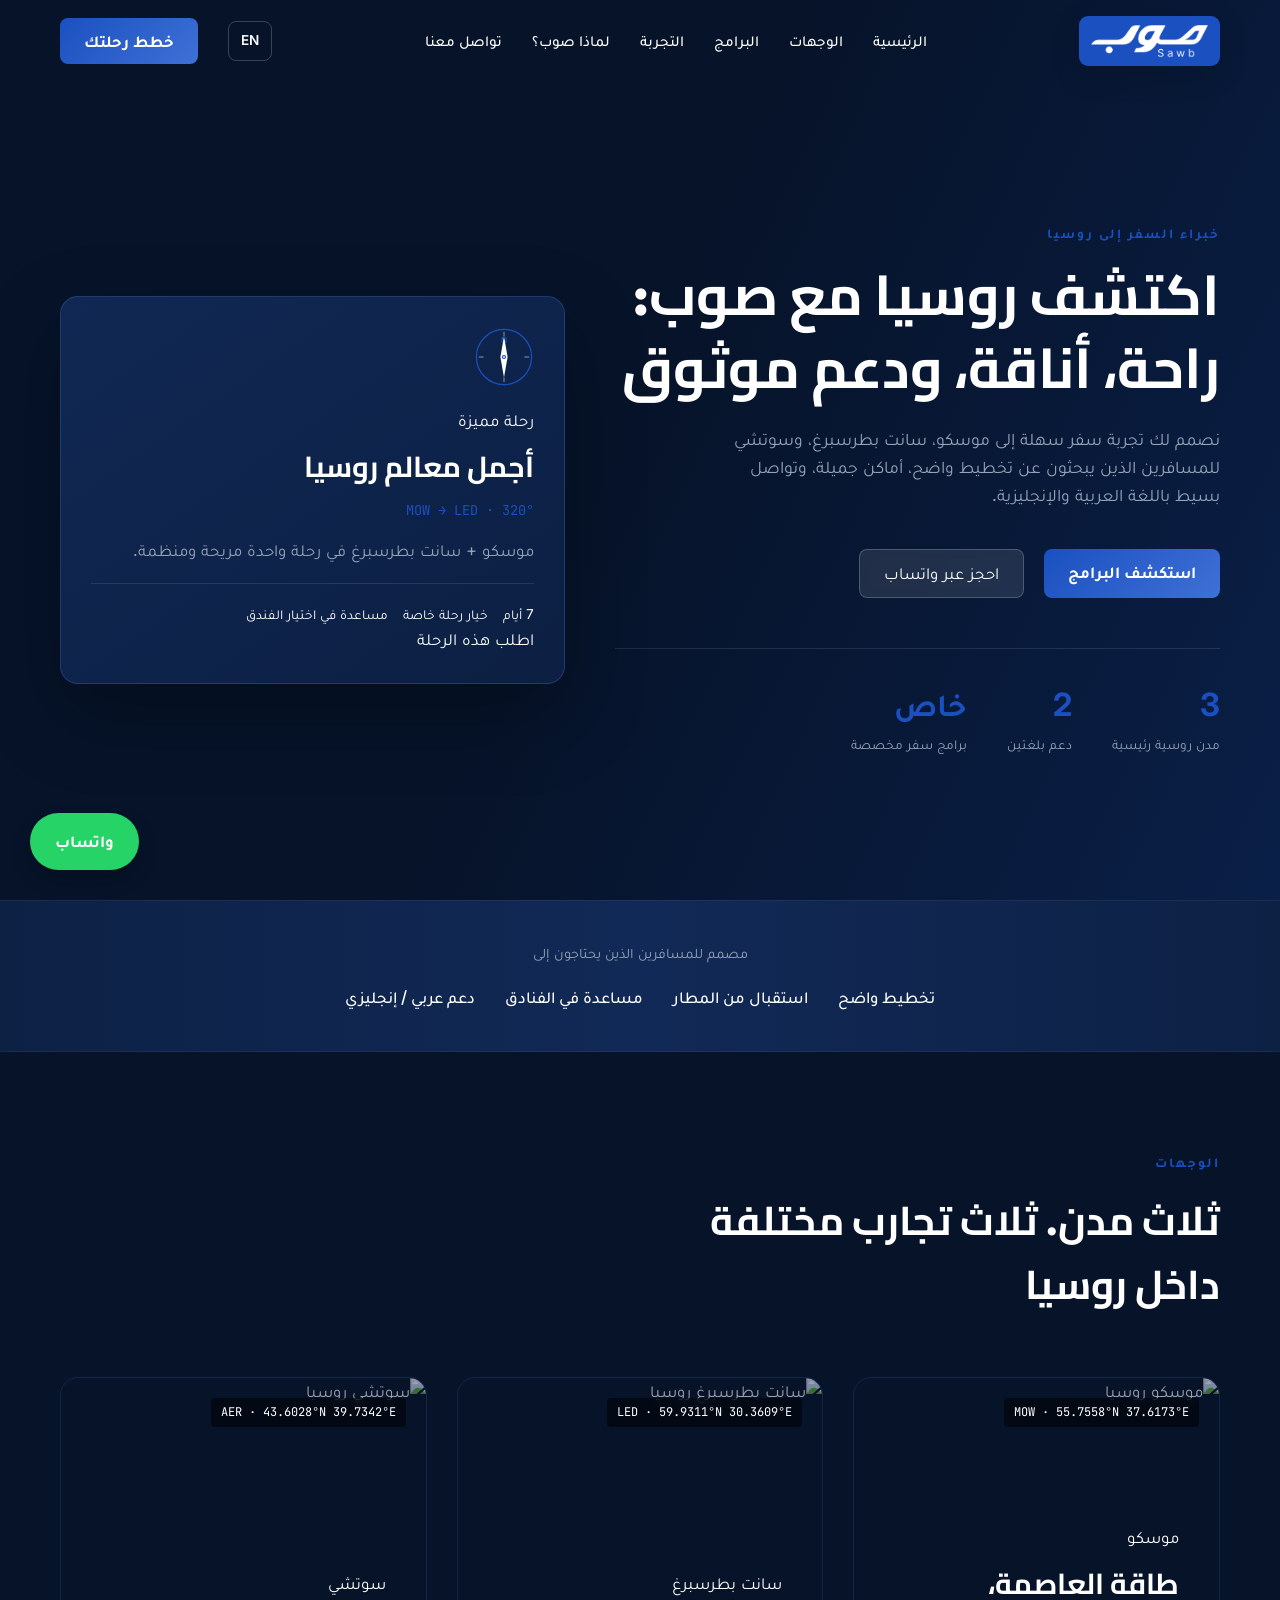
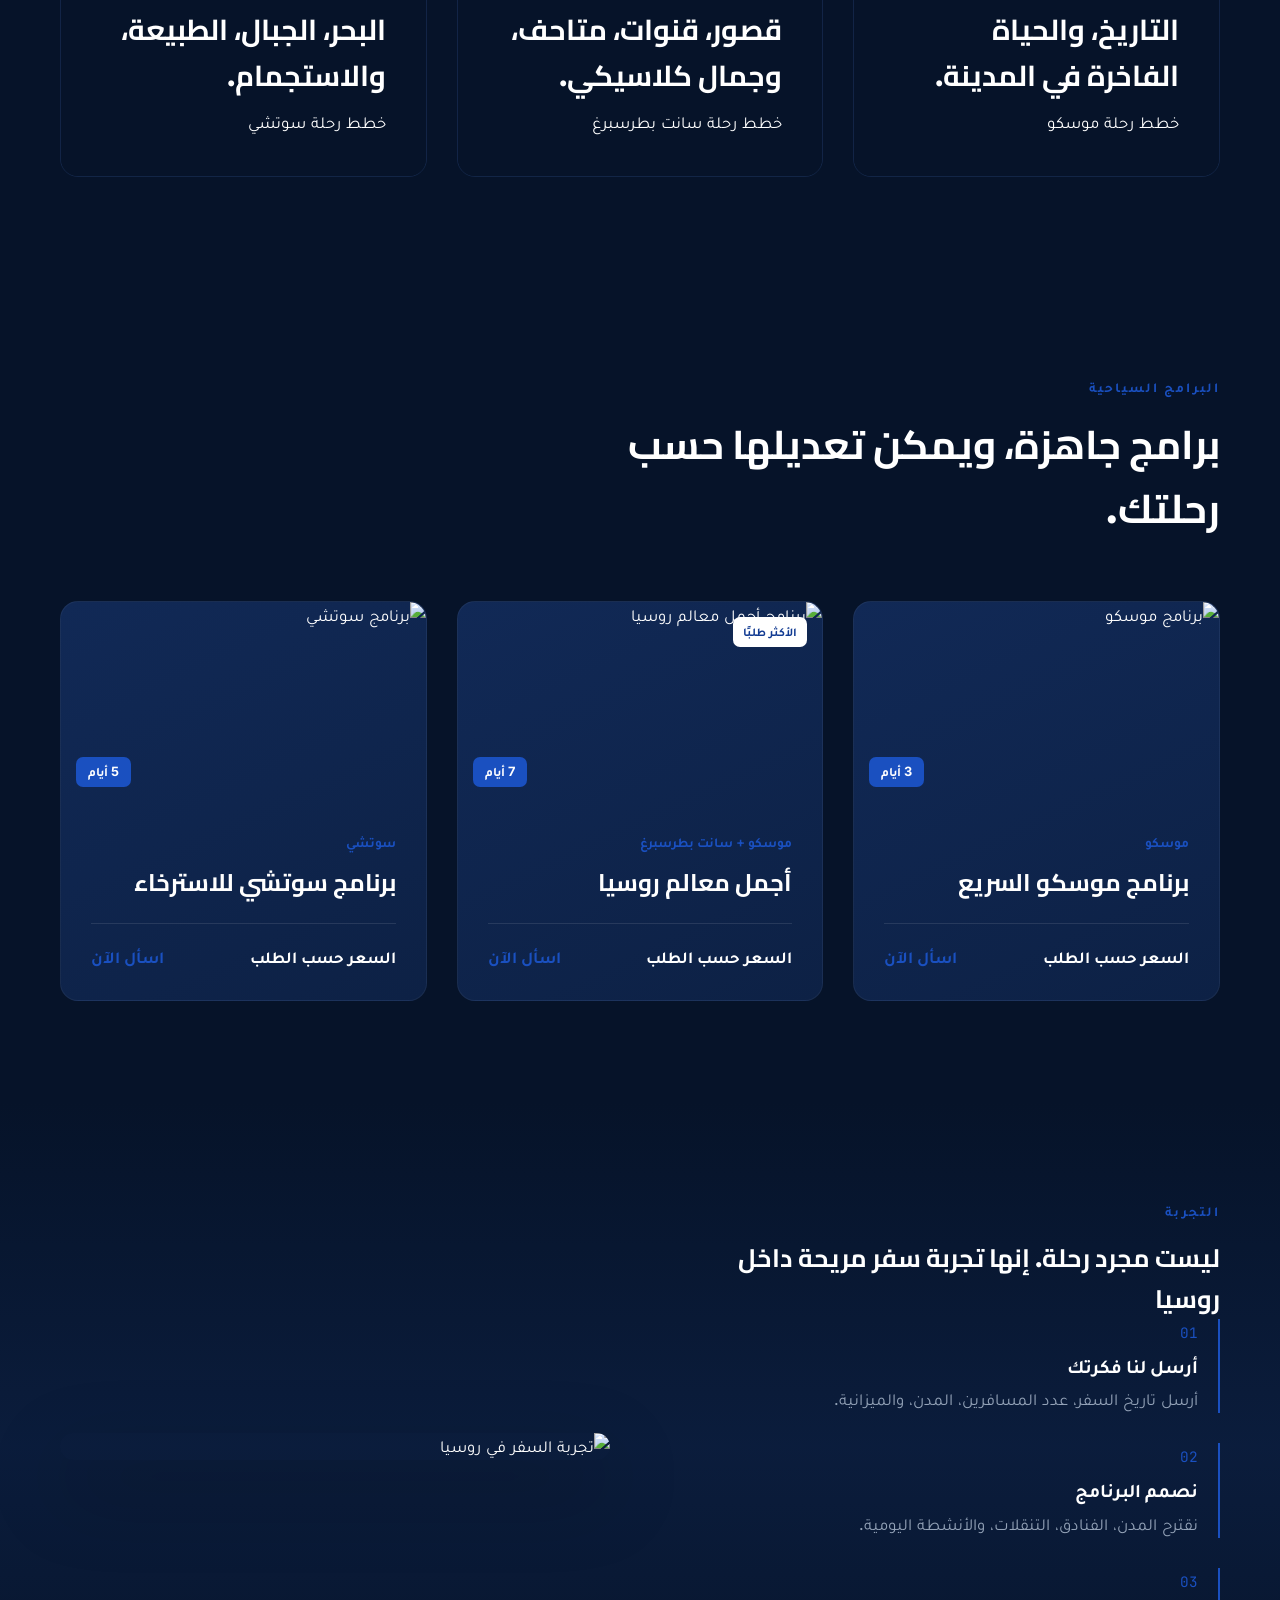
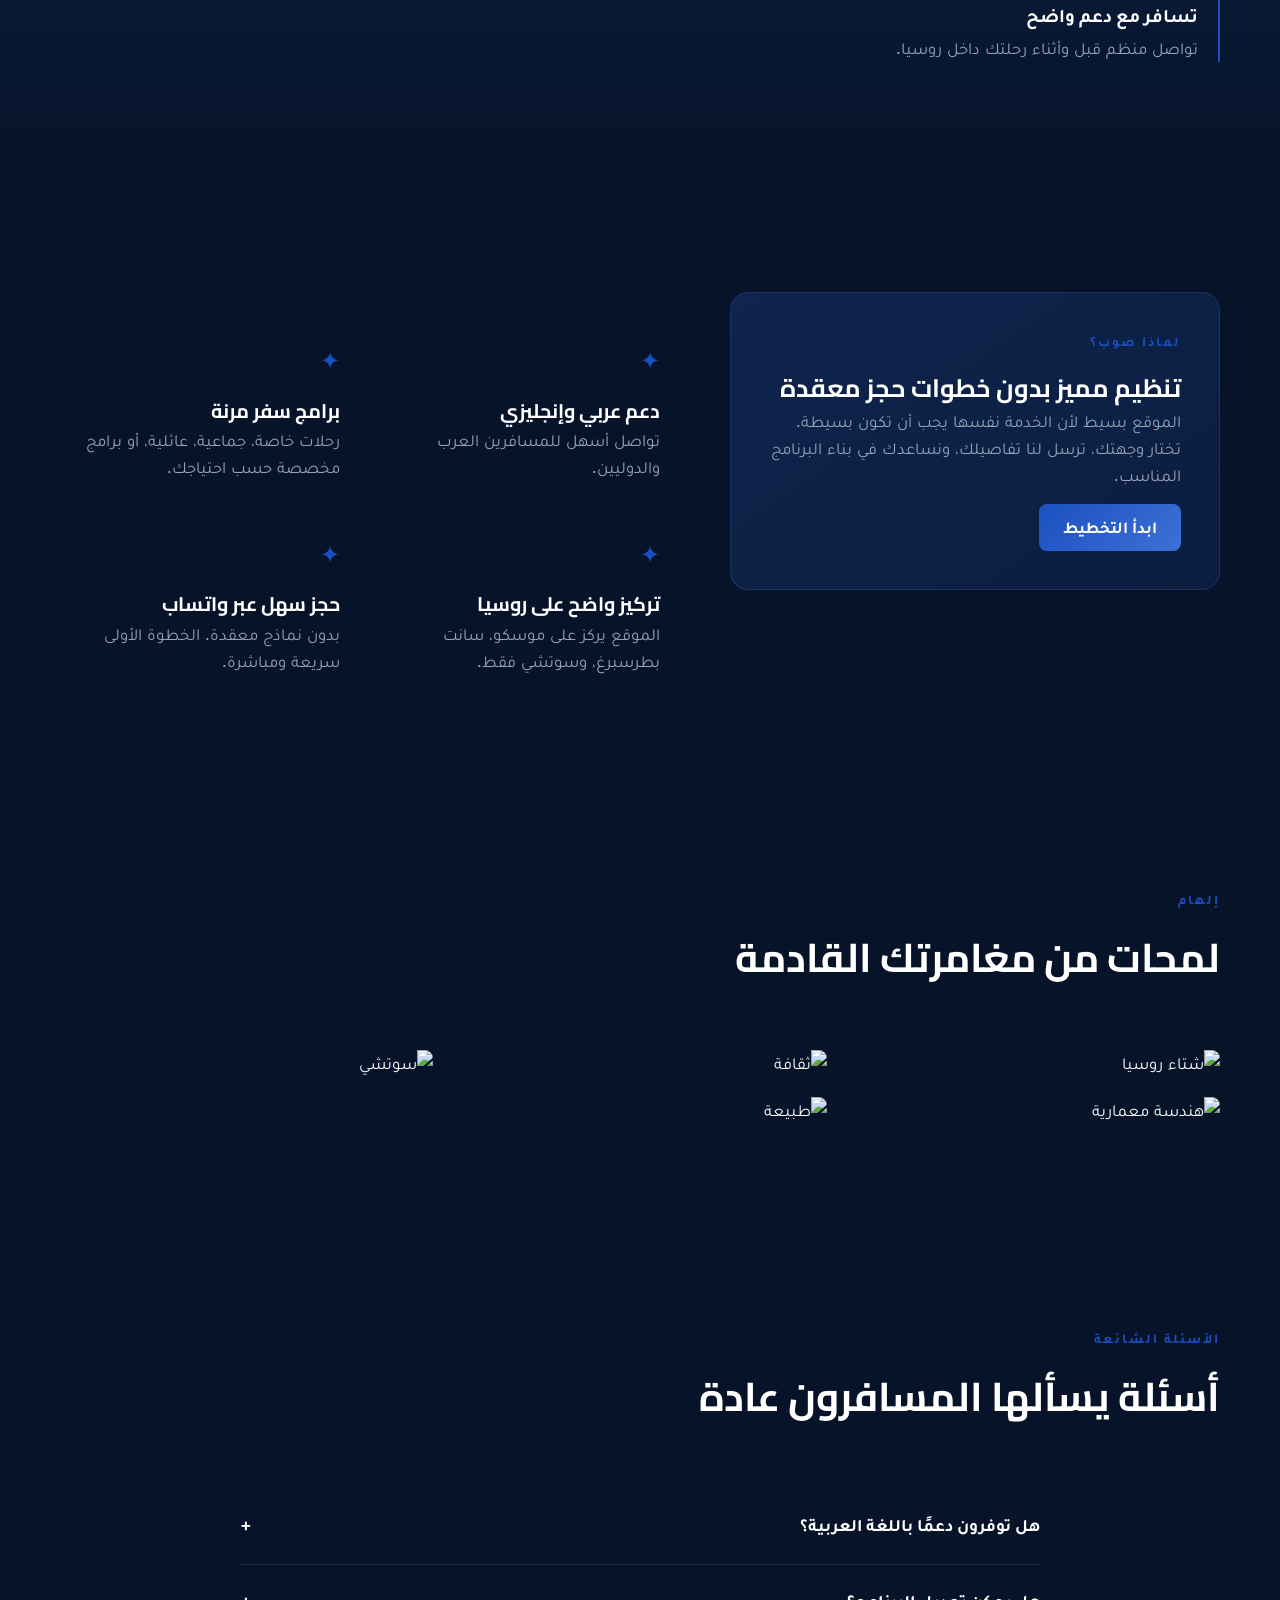
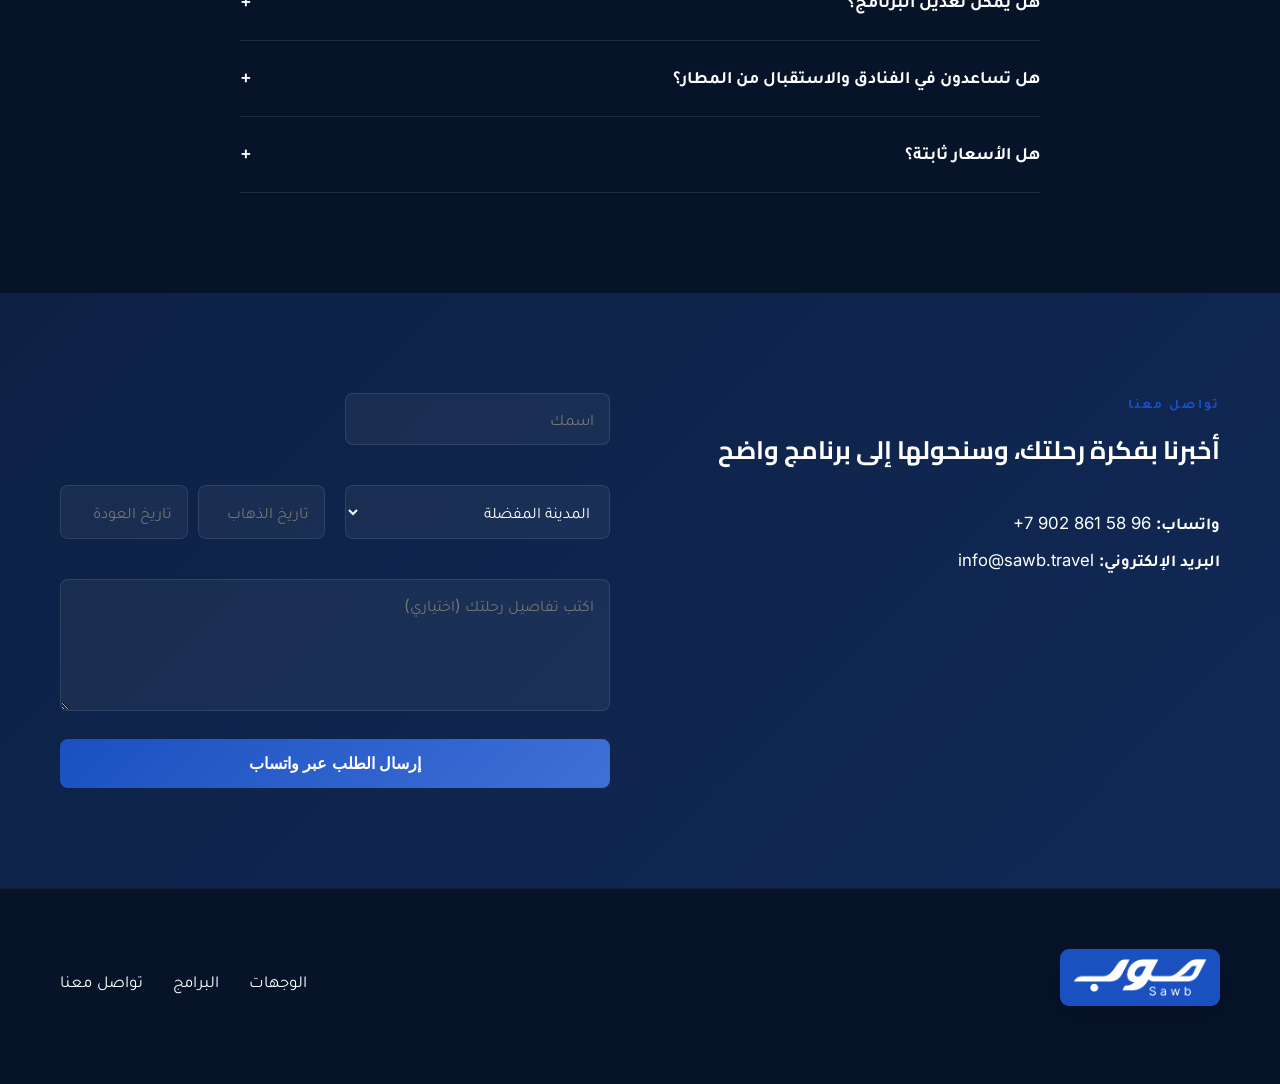
==== commit 560e18c8: "SEO optimization: Added brand name to H1 tags for English and Arabic pages" ====
--- a/ar.html
+++ b/ar.html
@@ -6,6 +6,7 @@
   <link rel="alternate" hreflang="en" href="https://sawb.travel/index.html" />
   <link rel="alternate" hreflang="ar" href="https://sawb.travel/ar.html" />
   <title>صوب | رحلات روسيا المميزة</title>
+  <meta name="description" content="اكتشف أفضل الرحلات السياحية الفاخرة إلى روسيا مع صوب. احجز رحلتك الفاخرة إلى موسكو، سانت بطرسبرغ، وسوتشي اليوم.">
   <link rel="icon" type="image/png" sizes="144x144" href="favicon.png" />
   <link rel="apple-touch-icon" sizes="144x144" href="favicon.png" />
   <meta name="theme-color" content="#1a50c0" />
@@ -59,9 +60,13 @@
       <div class="container hero-layout">
         <div class="hero-content reveal">
           <p class="eyebrow">خبراء السفر إلى روسيا</p>
-          <h1>اكتشف روسيا براحة، أناقة، ودعم موثوق</h1>
+          
+          <!-- Updated H1 to include صوب -->
+          <h1>اكتشف روسيا مع صوب: راحة، أناقة، ودعم موثوق</h1>
+          
+          <!-- Removed "صوب" from the beginning here so it doesn't repeat -->
           <p class="hero-description">
-            صوب تصمم لك تجربة سفر سهلة إلى موسكو، سانت بطرسبرغ، وسوتشي للمسافرين الذين يبحثون عن تخطيط واضح، أماكن جميلة، وتواصل بسيط باللغة العربية والإنجليزية.
+            نصمم لك تجربة سفر سهلة إلى موسكو، سانت بطرسبرغ، وسوتشي للمسافرين الذين يبحثون عن تخطيط واضح، أماكن جميلة، وتواصل بسيط باللغة العربية والإنجليزية.
           </p>
           <div class="hero-actions">
             <a href="#packages" class="btn btn-primary magnetic">استكشف البرامج</a>
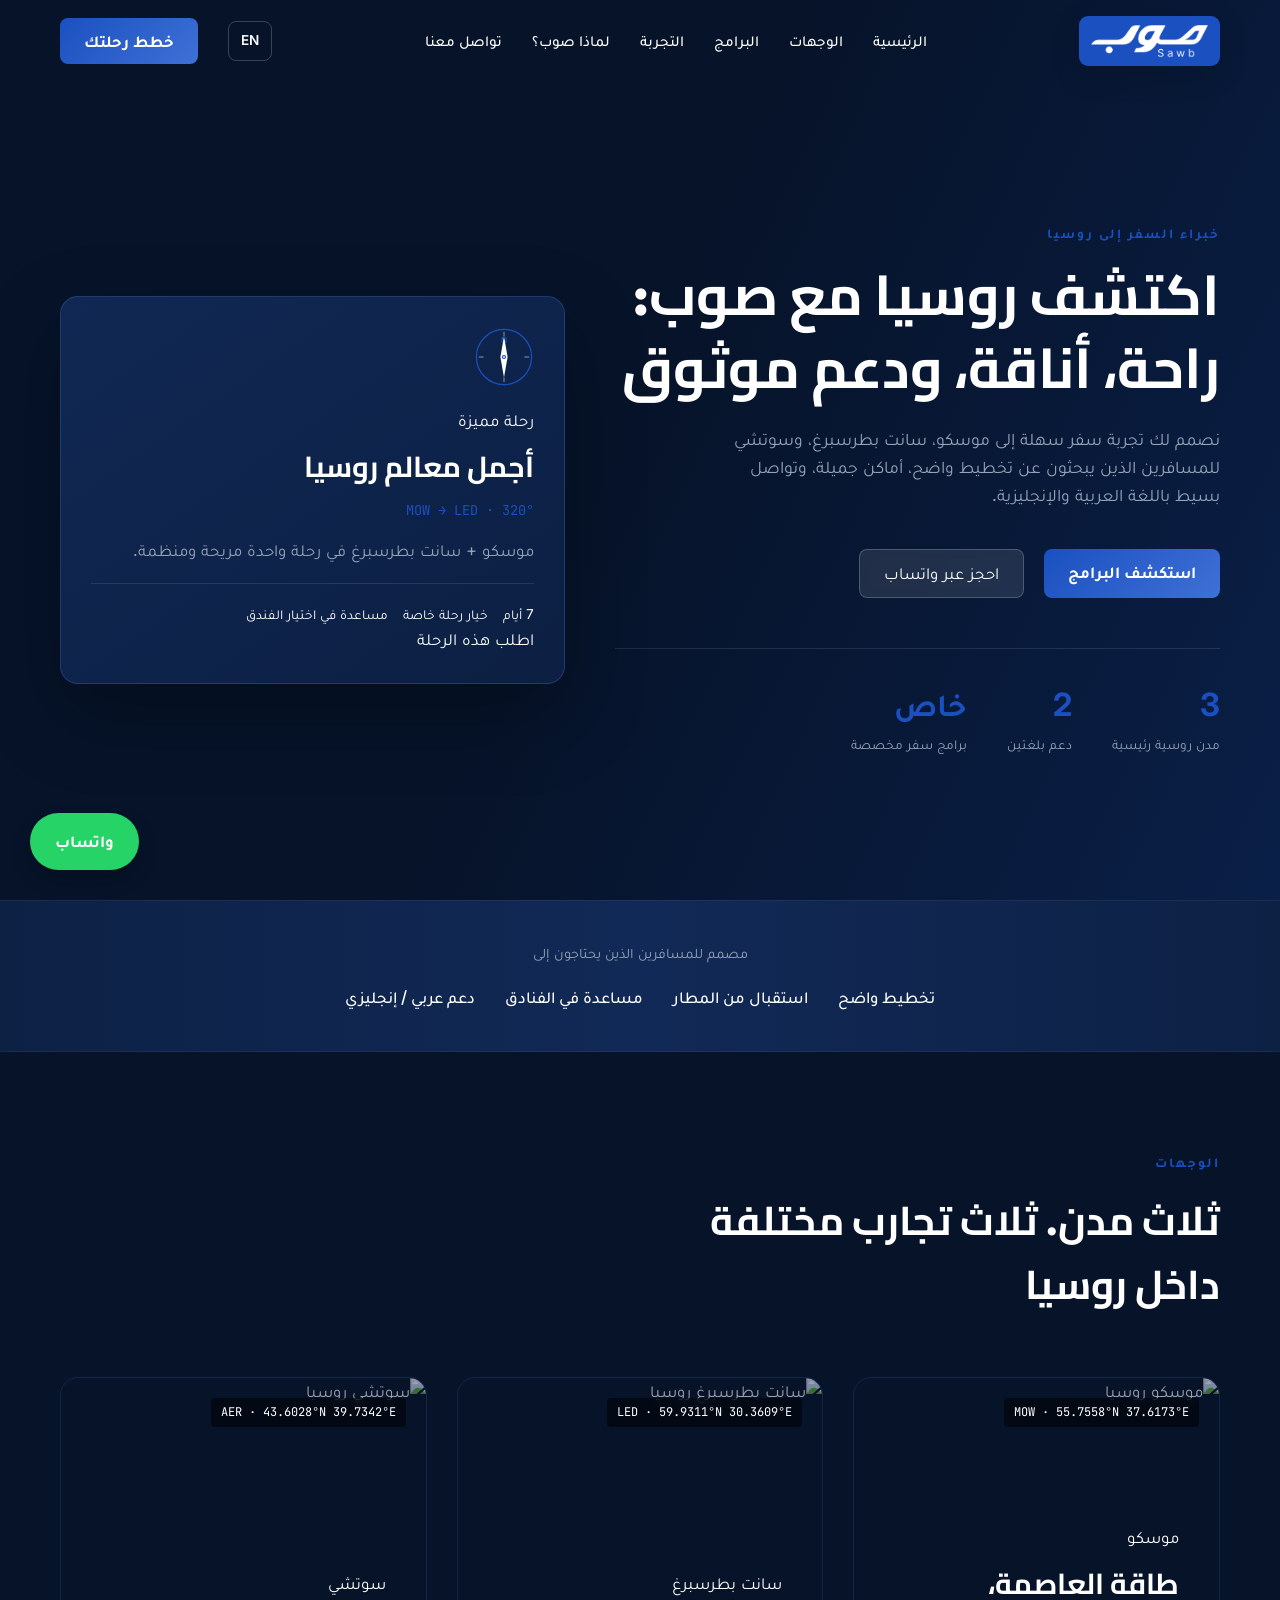
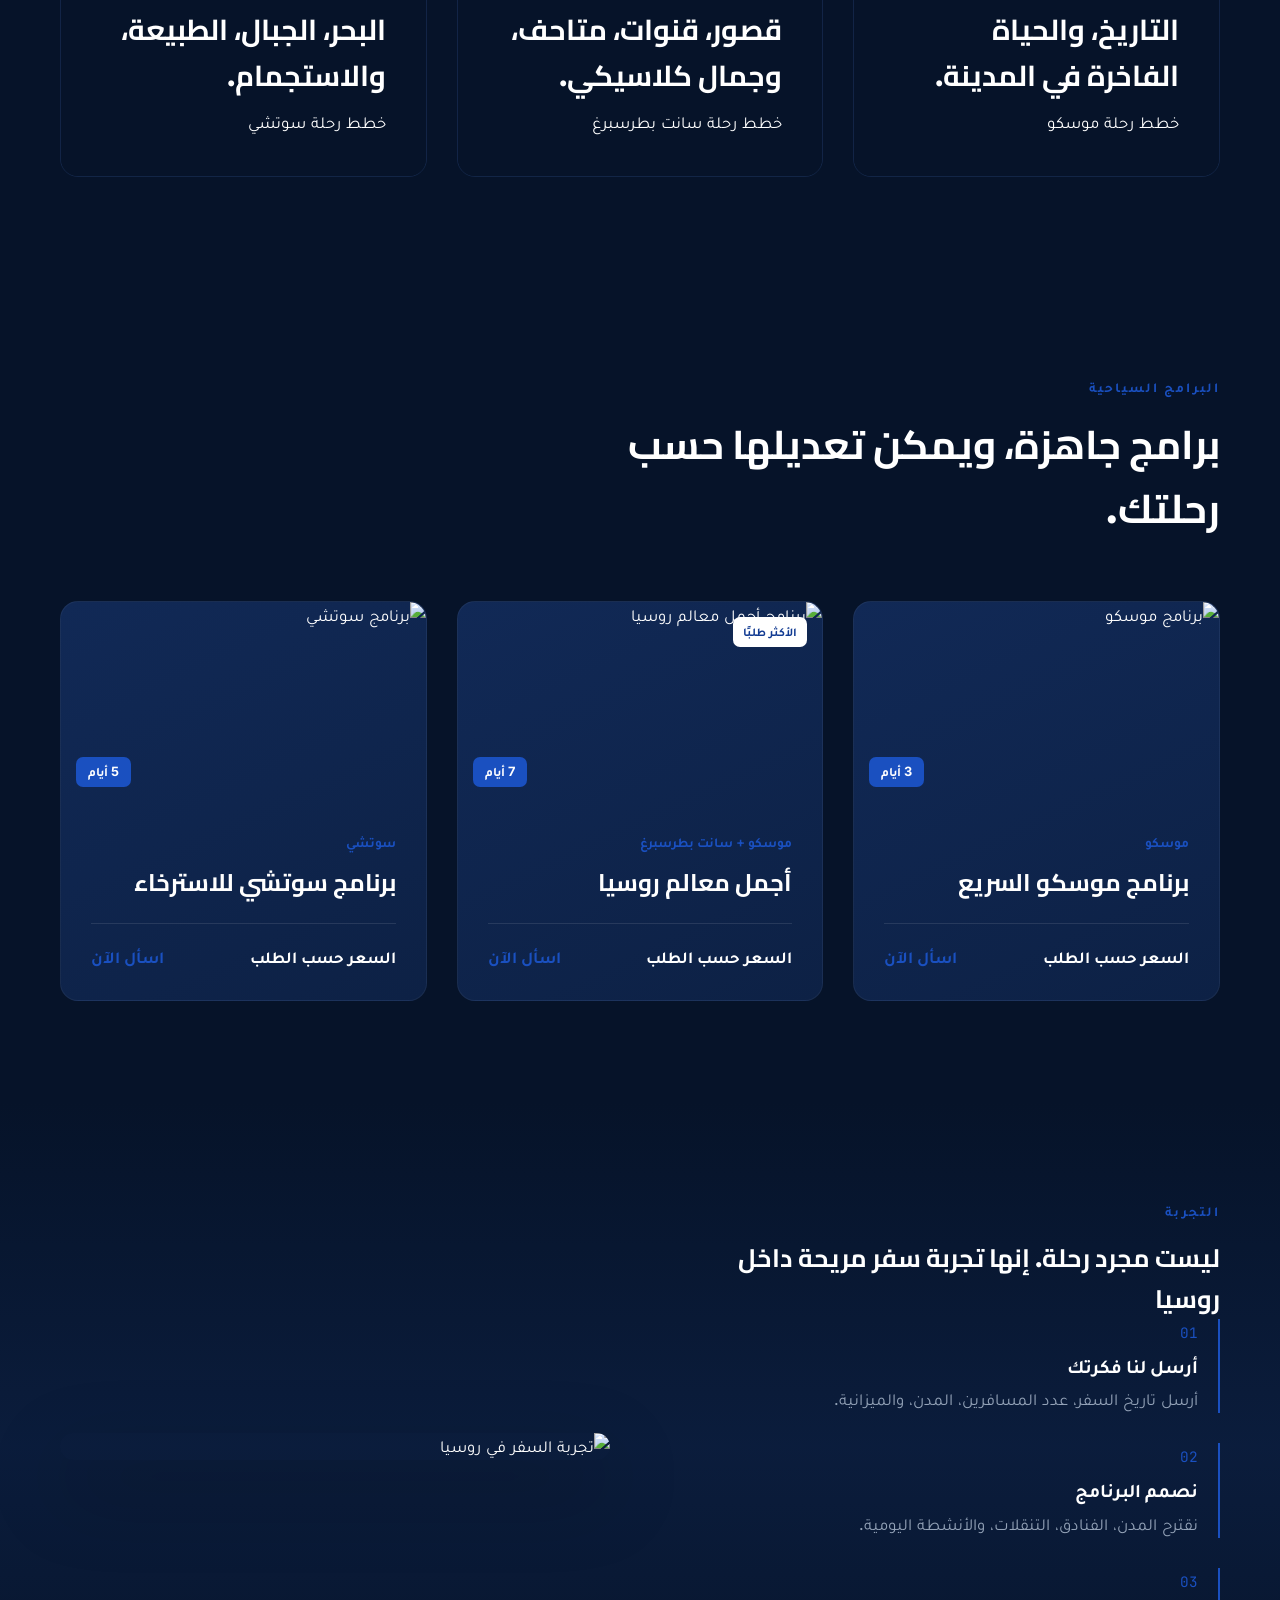
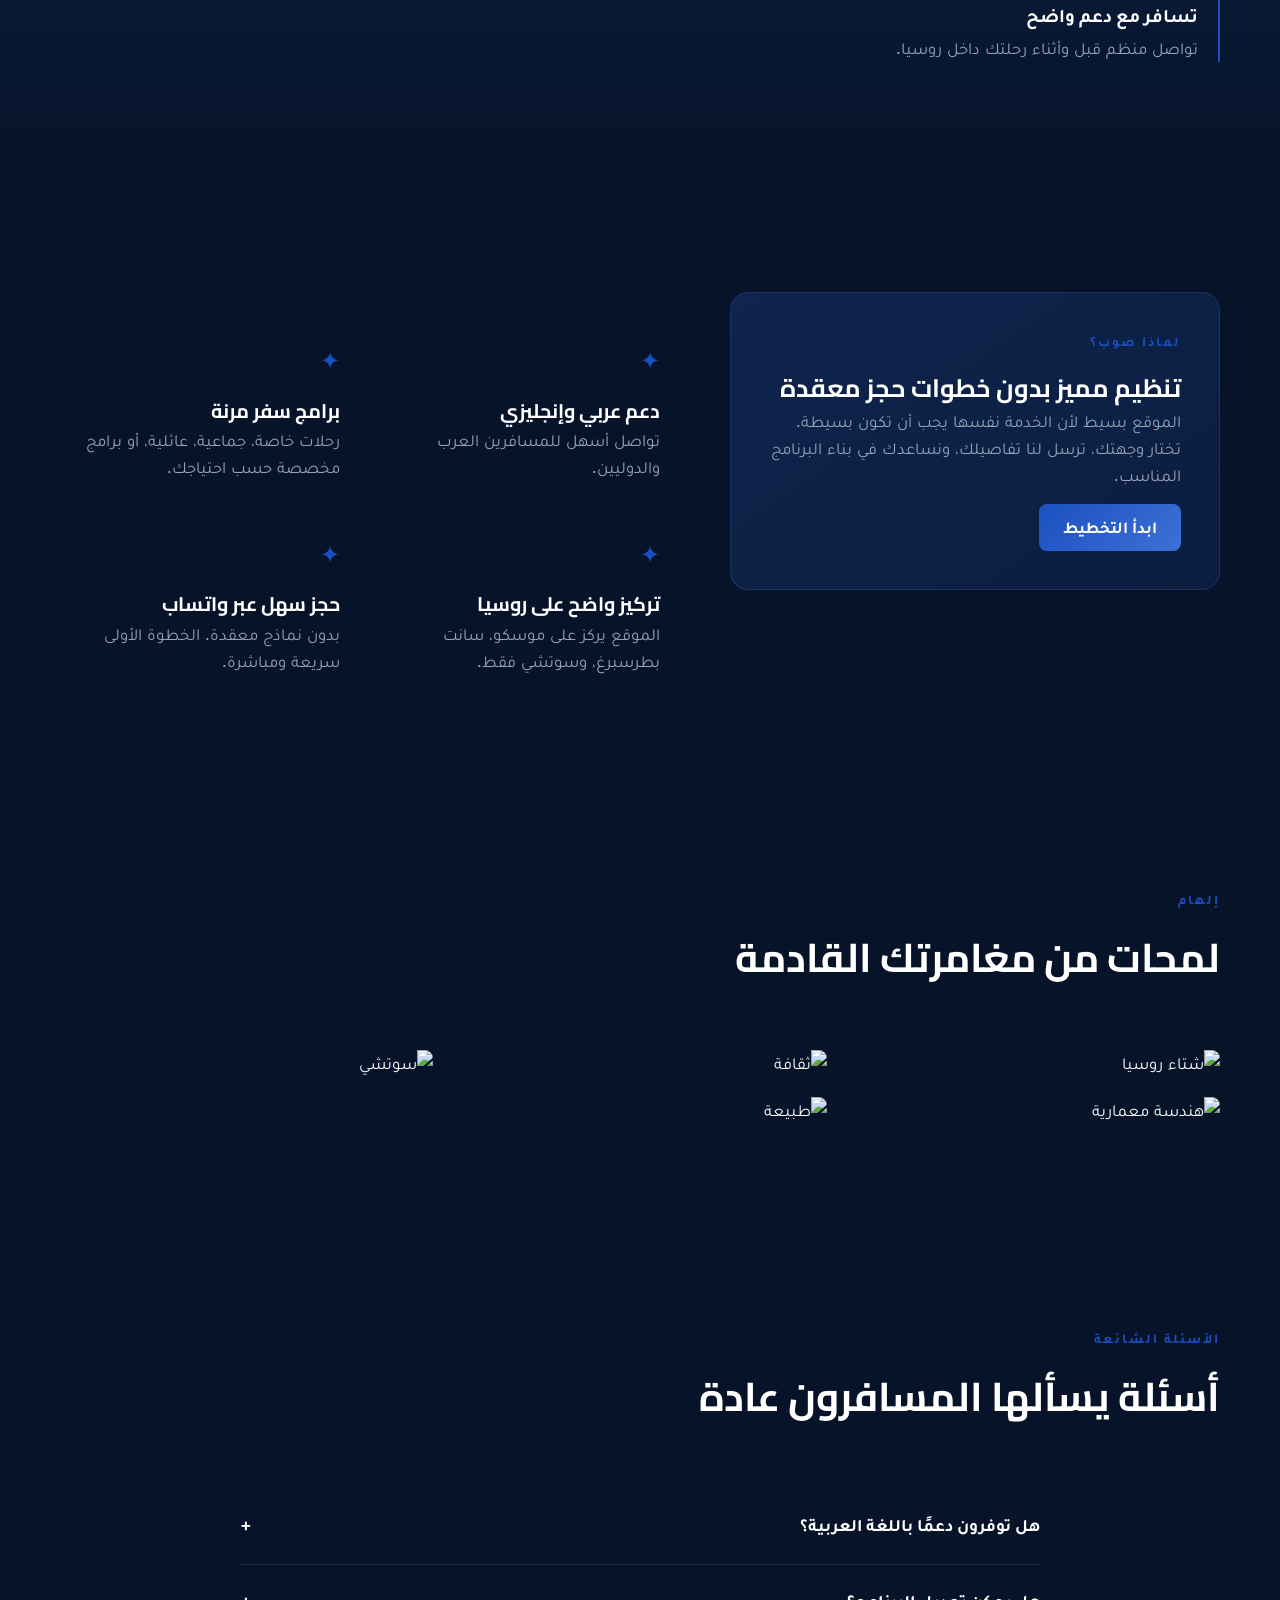
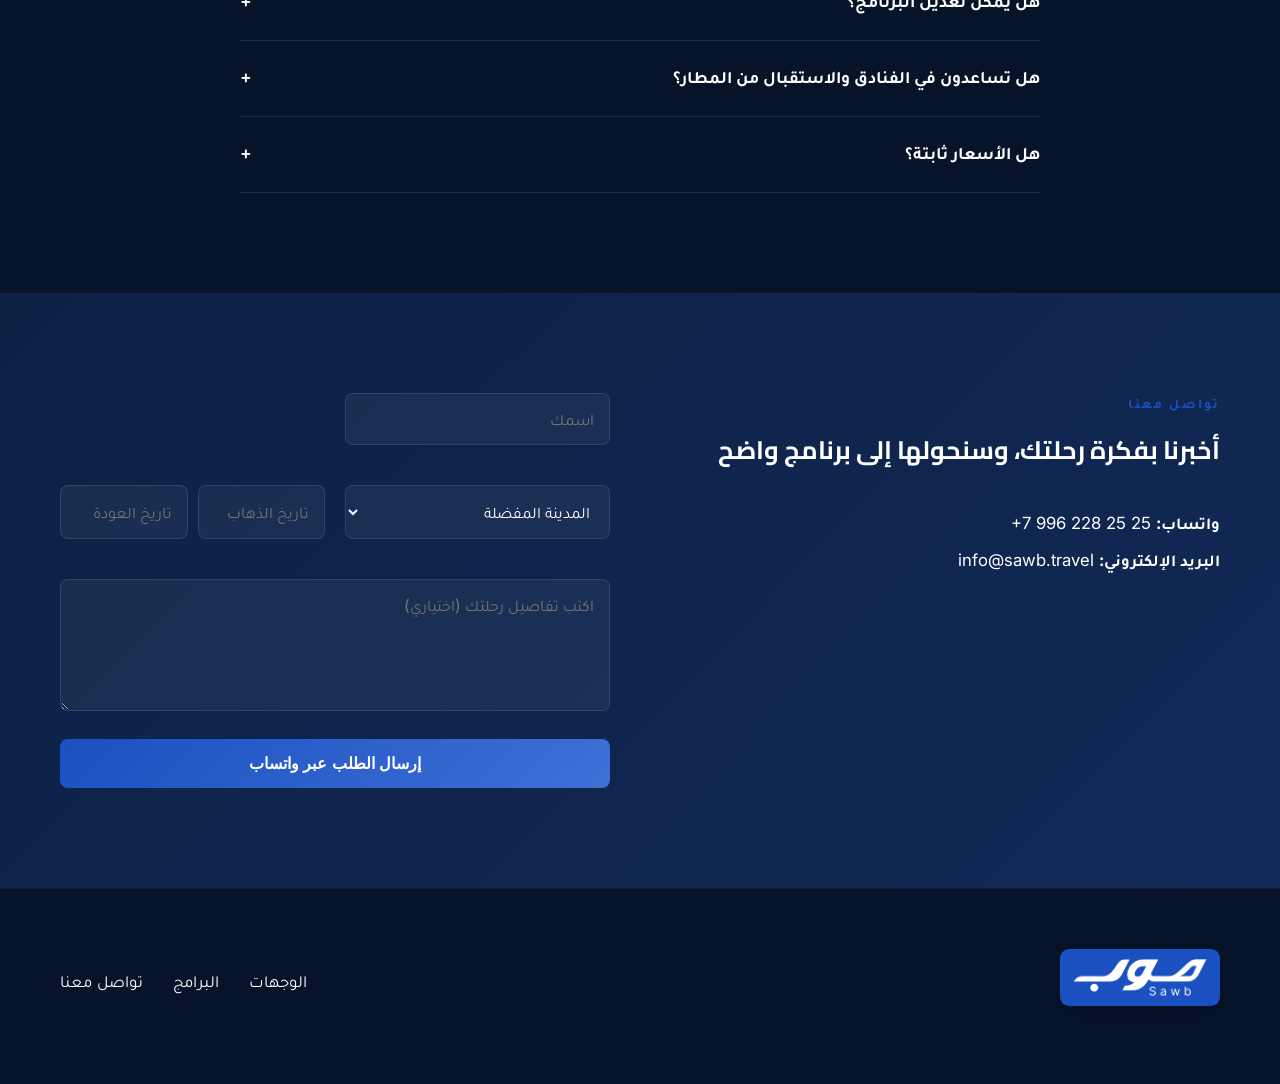
==== commit e01b4360: "Update WhatsApp phone number and fix link typo" ====
--- a/ar.html
+++ b/ar.html
@@ -5,10 +5,10 @@
   <meta name="viewport" content="width=device-width, initial-scale=1.0" />
   <link rel="alternate" hreflang="en" href="https://sawb.travel/index.html" />
   <link rel="alternate" hreflang="ar" href="https://sawb.travel/ar.html" />
-  <title>صوب | رحلات روسيا المميزة</title>
+  <title>شركة صوب للسياحة</title>
   <meta name="description" content="اكتشف أفضل الرحلات السياحية الفاخرة إلى روسيا مع صوب. احجز رحلتك الفاخرة إلى موسكو، سانت بطرسبرغ، وسوتشي اليوم.">
-  <link rel="icon" type="image/png" sizes="144x144" href="favicon.png" />
-  <link rel="apple-touch-icon" sizes="144x144" href="favicon.png" />
+  <link rel="icon" type="image/png" href="/favicon.png" />
+  <link rel="apple-touch-icon" href="/favicon.png" />
   <meta name="theme-color" content="#1a50c0" />
   <meta property="og:image" content="https://sawb.travel/logo.png" />
   <meta property="og:image:width" content="2048" />
@@ -47,7 +47,7 @@
       </nav>
       <div class="header-actions">
         <a href="index.html" class="lang-btn magnetic" aria-label="التبديل للإنجليزية">EN</a>
-        <a href="https://wa.me/79028615896" class="header-book-btn magnetic" target="_blank" rel="noopener noreferrer">خطط رحلتك</a>
+        <a href="https://wa.me/79962282525" class="header-book-btn magnetic" target="_blank" rel="noopener noreferrer">خطط رحلتك</a>
         <button class="menu-btn" id="menuBtn" aria-label="فتح القائمة" aria-expanded="false">☰</button>
       </div>
     </div>
@@ -70,7 +70,7 @@
           </p>
           <div class="hero-actions">
             <a href="#packages" class="btn btn-primary magnetic">استكشف البرامج</a>
-            <a href="https://wa.me/79028615896" target="_blank" rel="noopener noreferrer" class="btn btn-glass magnetic">احجز عبر واتساب</a>
+            <a href="https://wa.me/79962282525" target="_blank" rel="noopener noreferrer" class="btn btn-glass magnetic">احجز عبر واتساب</a>
           </div>
           <div class="trust-row">
             <div><strong data-count="3">3</strong><span>مدن روسية رئيسية</span></div>
@@ -168,7 +168,7 @@
               <p class="package-city">موسكو</p>
               <h3>برنامج موسكو السريع</h3>
               <div class="package-footer">
-                <strong>السعر حسب الطلب</strong><a href="https://wa.me/79028615896" target="_blank" rel="noopener noreferrer">اسأل الآن</a>
+                <strong>السعر حسب الطلب</strong><a href="https://wa.me/79962282525" target="_blank" rel="noopener noreferrer">اسأل الآن</a>
               </div>
             </div>
           </article>
@@ -181,7 +181,7 @@
               <p class="package-city">موسكو + سانت بطرسبرغ</p>
               <h3>أجمل معالم روسيا</h3>
               <div class="package-footer">
-                <strong>السعر حسب الطلب</strong><a href="https://wa.me/79028615896" target="_blank" rel="noopener noreferrer">اسأل الآن</a>
+                <strong>السعر حسب الطلب</strong><a href="https://wa.me/79962282525" target="_blank" rel="noopener noreferrer">اسأل الآن</a>
               </div>
             </div>
           </article>
@@ -193,7 +193,7 @@
               <p class="package-city">سوتشي</p>
               <h3>برنامج سوتشي للاسترخاء</h3>
               <div class="package-footer">
-                <strong>السعر حسب الطلب</strong><a href="https://wa.me/79028615896" target="_blank" rel="noopener noreferrer">اسأل الآن</a>
+                <strong>السعر حسب الطلب</strong><a href="https://wa.me/79962282525" target="_blank" rel="noopener noreferrer">اسأل الآن</a>
               </div>
             </div>
           </article>
@@ -283,7 +283,7 @@
           <p class="eyebrow">تواصل معنا</p>
           <h2>أخبرنا بفكرة رحلتك، وسنحولها إلى برنامج واضح</h2>
           <div class="contact-info">
-          <p><strong>واتساب:</strong> <span dir="ltr">+7 902 861 58 96</span></p>
+          <p><strong>واتساب:</strong> <span dir="ltr">+7 996 228 25 25</span></p>
           <p><strong>البريد الإلكتروني:</strong> <a href="mailto:info@sawb.travel">info@sawb.travel</a></p>
         </div>
         </div>
@@ -326,7 +326,7 @@
     </div>
   </footer>
 
-  <a href="https://wa.me/79028615896" target="_blank" rel="noopener noreferrer" class="floating-whatsapp magnetic" aria-label="تحدث عبر واتساب">واتساب</a>
+  <a href="https://wa.me/79962282525" target="_blank" rel="noopener noreferrer" class="floating-whatsapp magnetic" aria-label="تحدث عبر واتساب">واتساب</a>
 
   <!-- Defer loading of JS for performance -->
   <script src="script.js" defer></script>
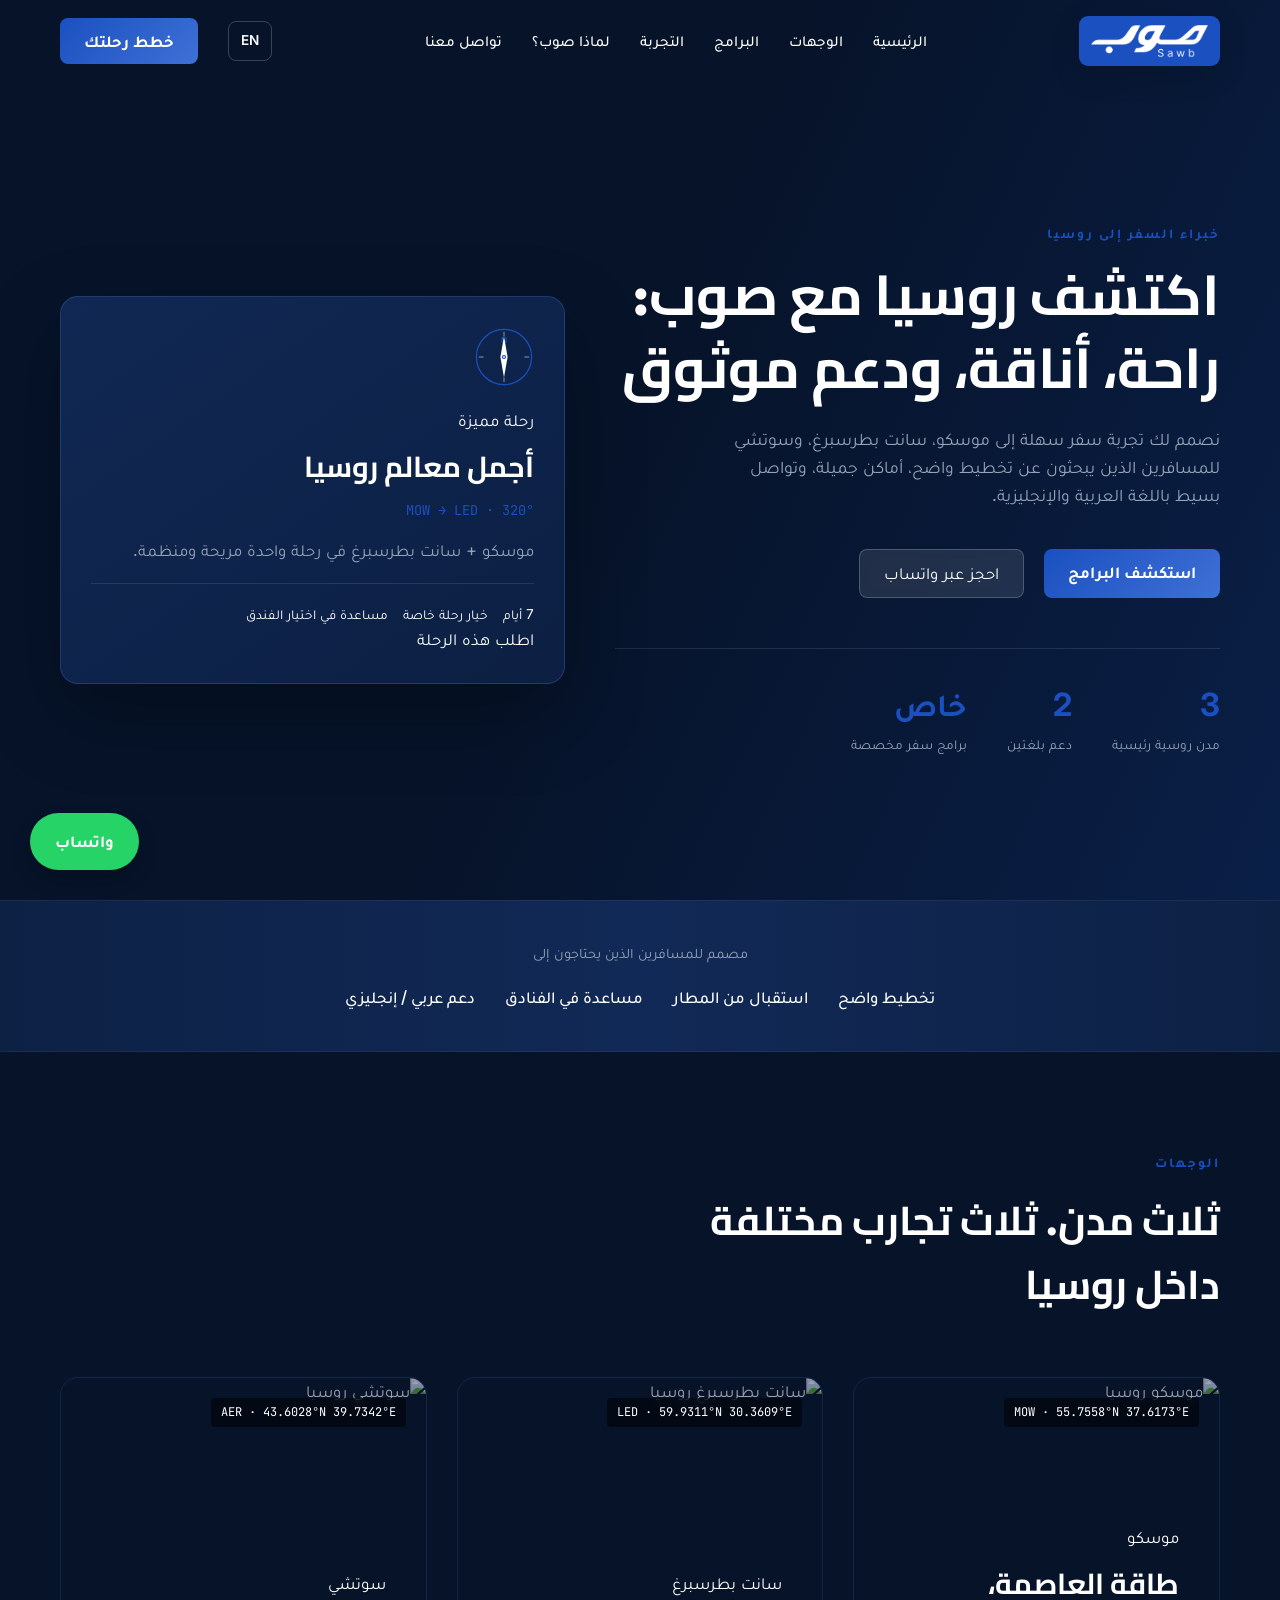
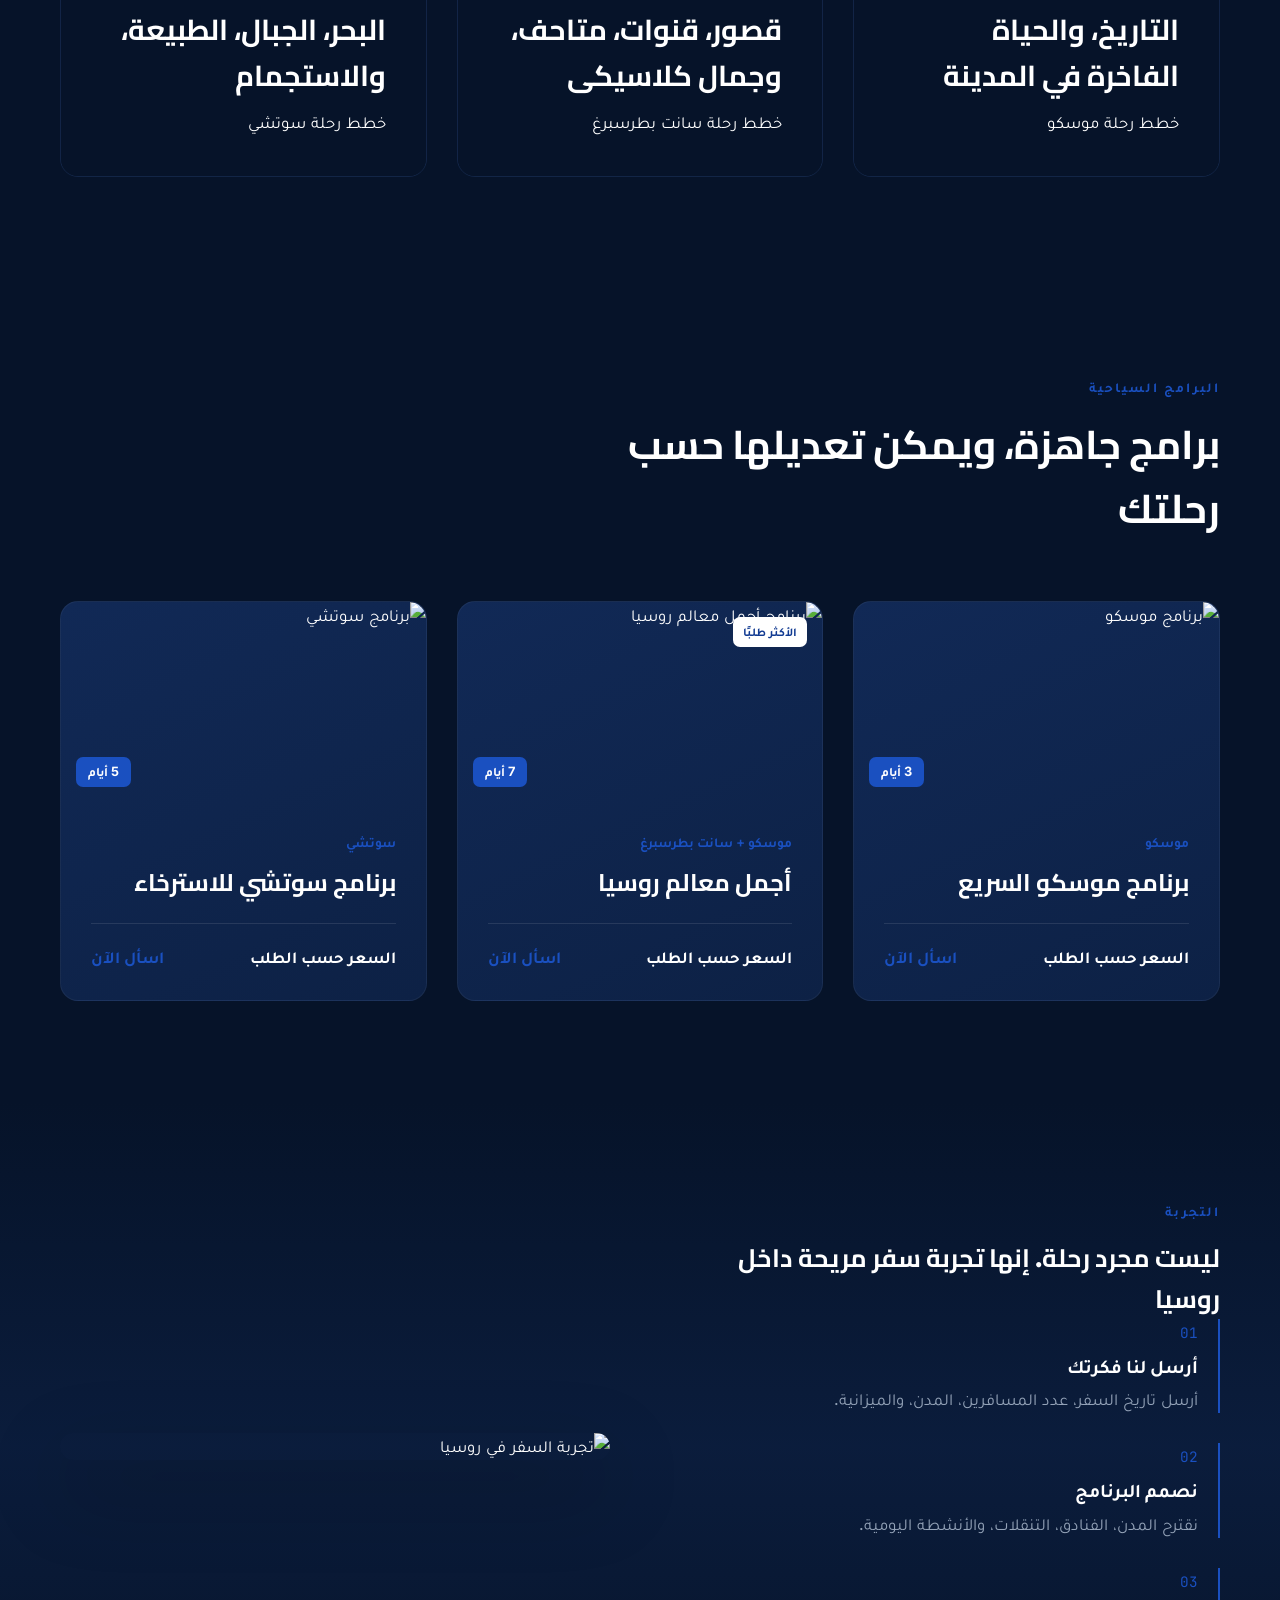
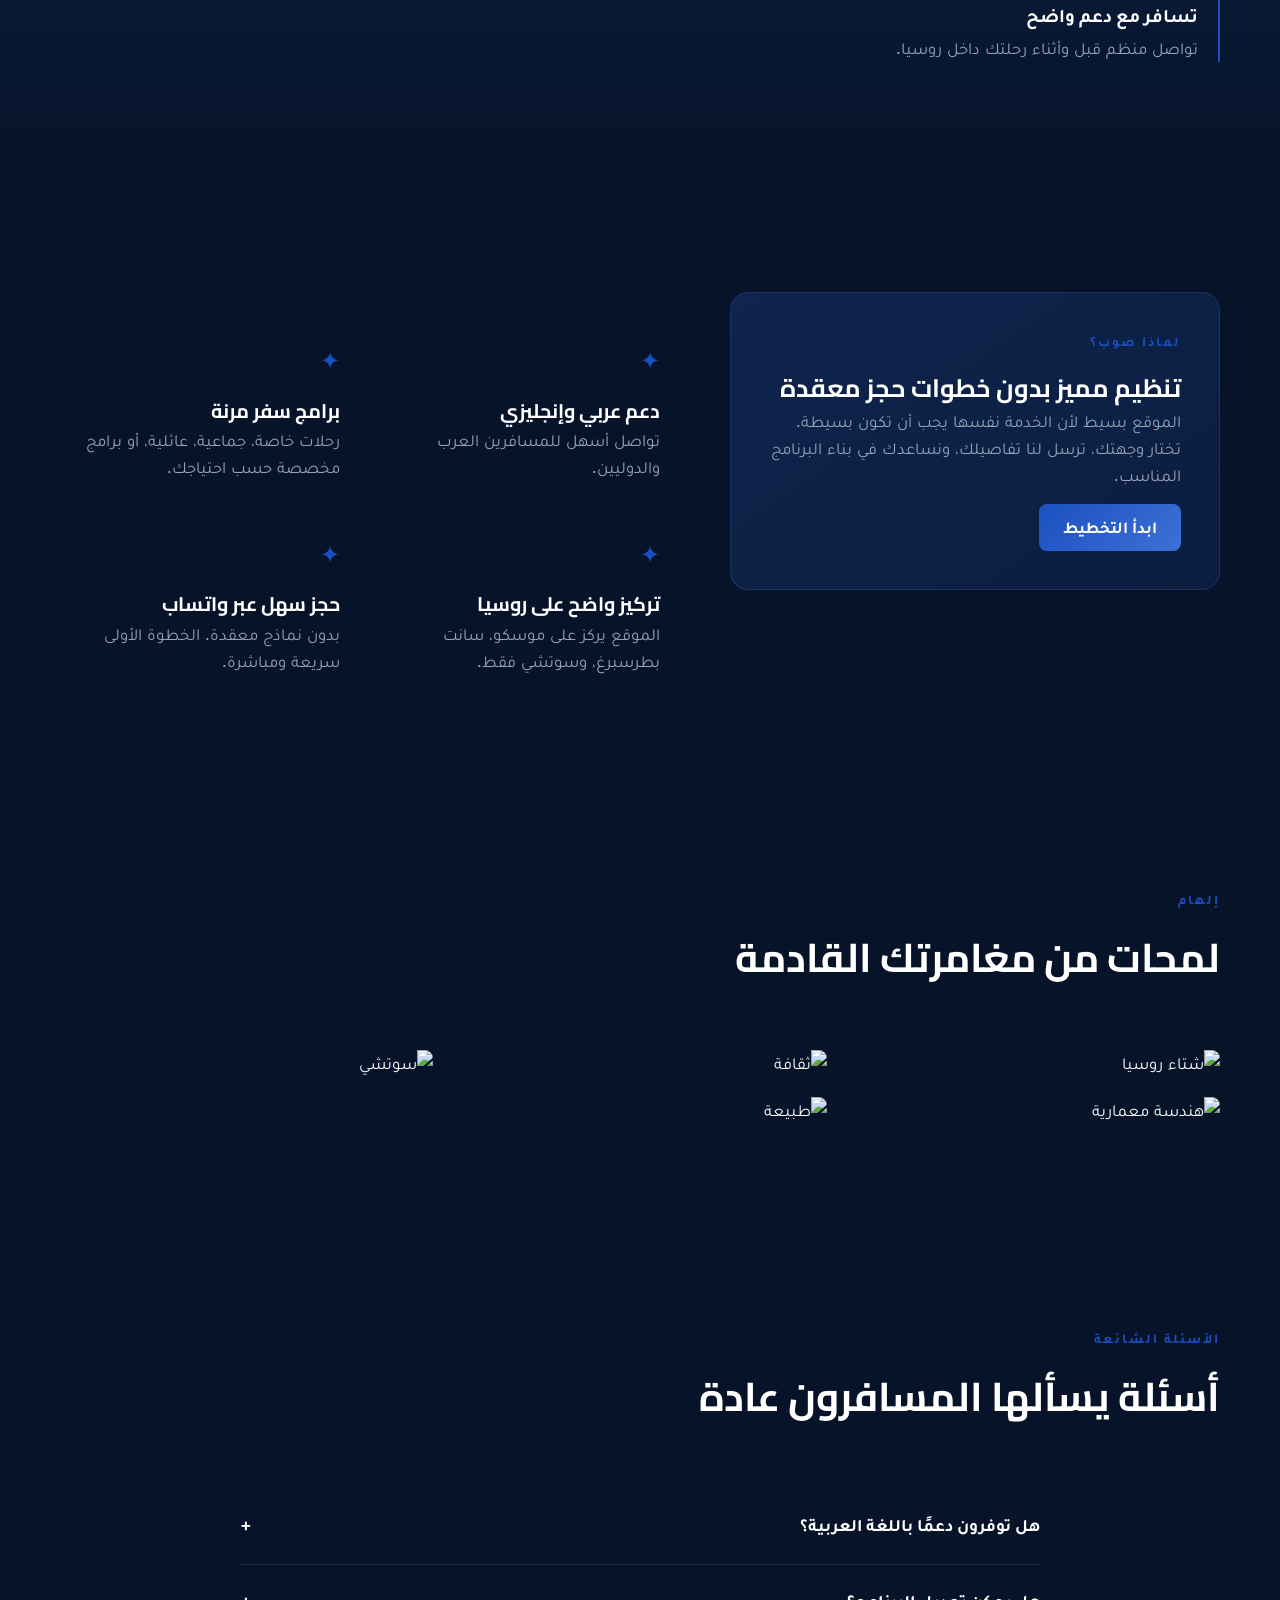
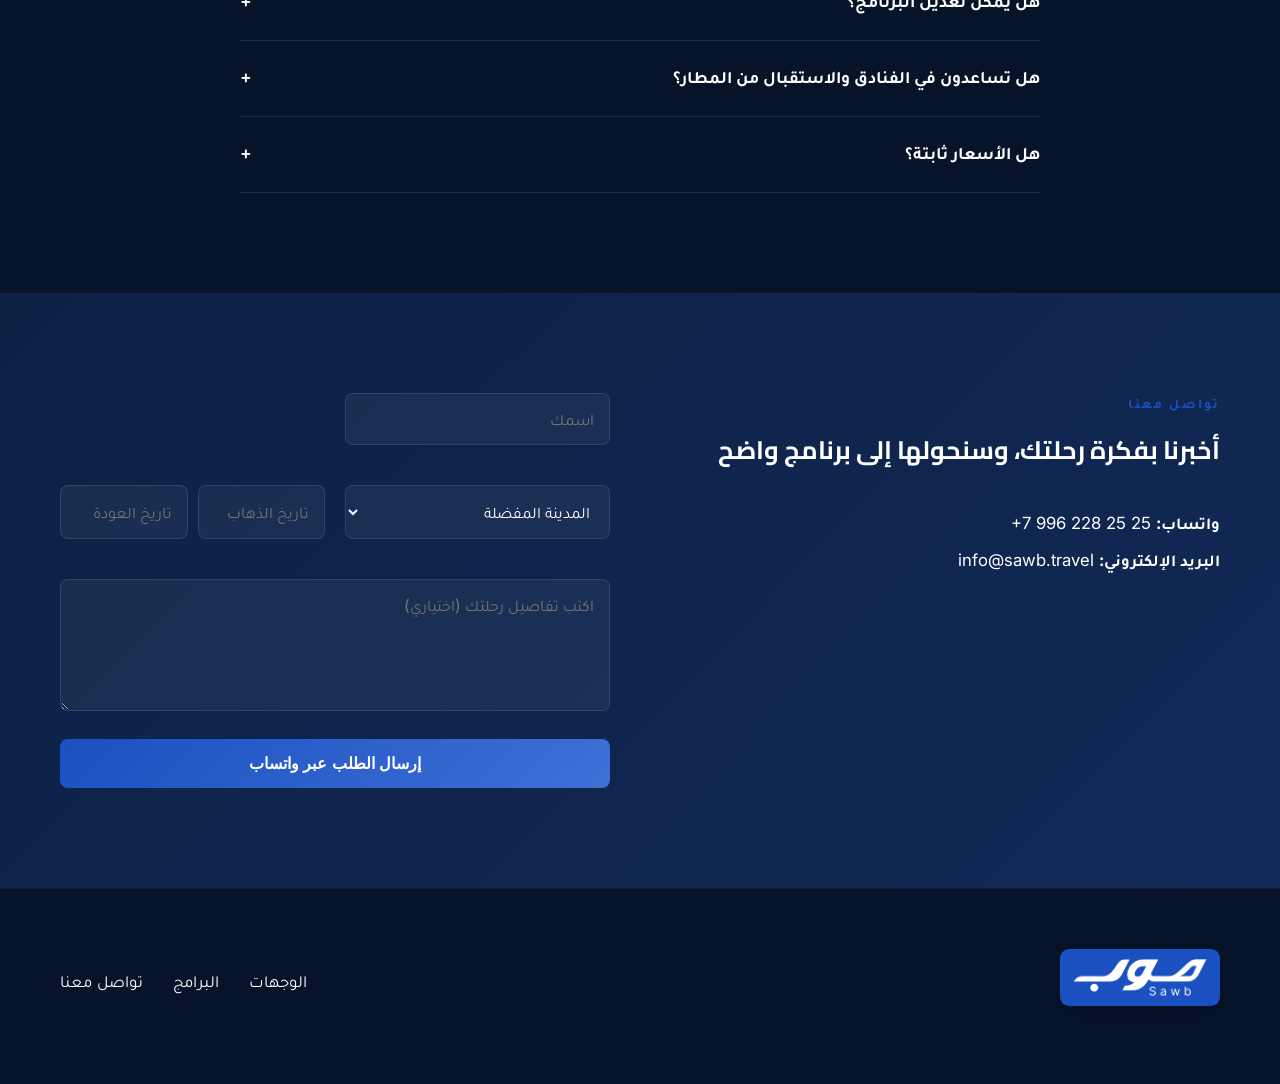
==== commit c7cd063a: "Just update" ====
--- a/ar.html
+++ b/ar.html
@@ -127,7 +127,7 @@
             <span class="geo-tag">MOW · 55.7558°N 37.6173°E</span>
             <div class="destination-overlay">
               <span>موسكو</span>
-              <h3>طاقة العاصمة، التاريخ، والحياة الفاخرة في المدينة.</h3>
+              <h3>طاقة العاصمة، التاريخ، والحياة الفاخرة في المدينة</h3>
               <a href="#contact" class="magnetic" aria-label="خطط رحلة موسكو">خطط رحلة موسكو</a>
             </div>
           </article>
@@ -136,7 +136,7 @@
             <span class="geo-tag">LED · 59.9311°N 30.3609°E</span>
             <div class="destination-overlay">
               <span>سانت بطرسبرغ</span>
-              <h3>قصور، قنوات، متاحف، وجمال كلاسيكي.</h3>
+              <h3>قصور، قنوات، متاحف، وجمال كلاسيكى</h3>
               <a href="#contact" class="magnetic" aria-label="خطط رحلة سانت بطرسبرغ">خطط رحلة سانت بطرسبرغ</a>
             </div>
           </article>
@@ -145,7 +145,7 @@
             <span class="geo-tag">AER · 43.6028°N 39.7342°E</span>
             <div class="destination-overlay">
               <span>سوتشي</span>
-              <h3>البحر، الجبال، الطبيعة، والاستجمام.</h3>
+              <h3>البحر، الجبال، الطبيعة، والاستجمام</h3>
               <a href="#contact" class="magnetic" aria-label="خطط رحلة سوتشي">خطط رحلة سوتشي</a>
             </div>
           </article>
@@ -157,7 +157,7 @@
       <div class="container">
         <div class="section-heading reveal">
           <p class="eyebrow">البرامج السياحية</p>
-          <h2>برامج جاهزة، ويمكن تعديلها حسب رحلتك.</h2>
+          <h2>برامج جاهزة، ويمكن تعديلها حسب رحلتك</h2>
         </div>
         <div class="package-grid">
           <article class="package-card reveal">
